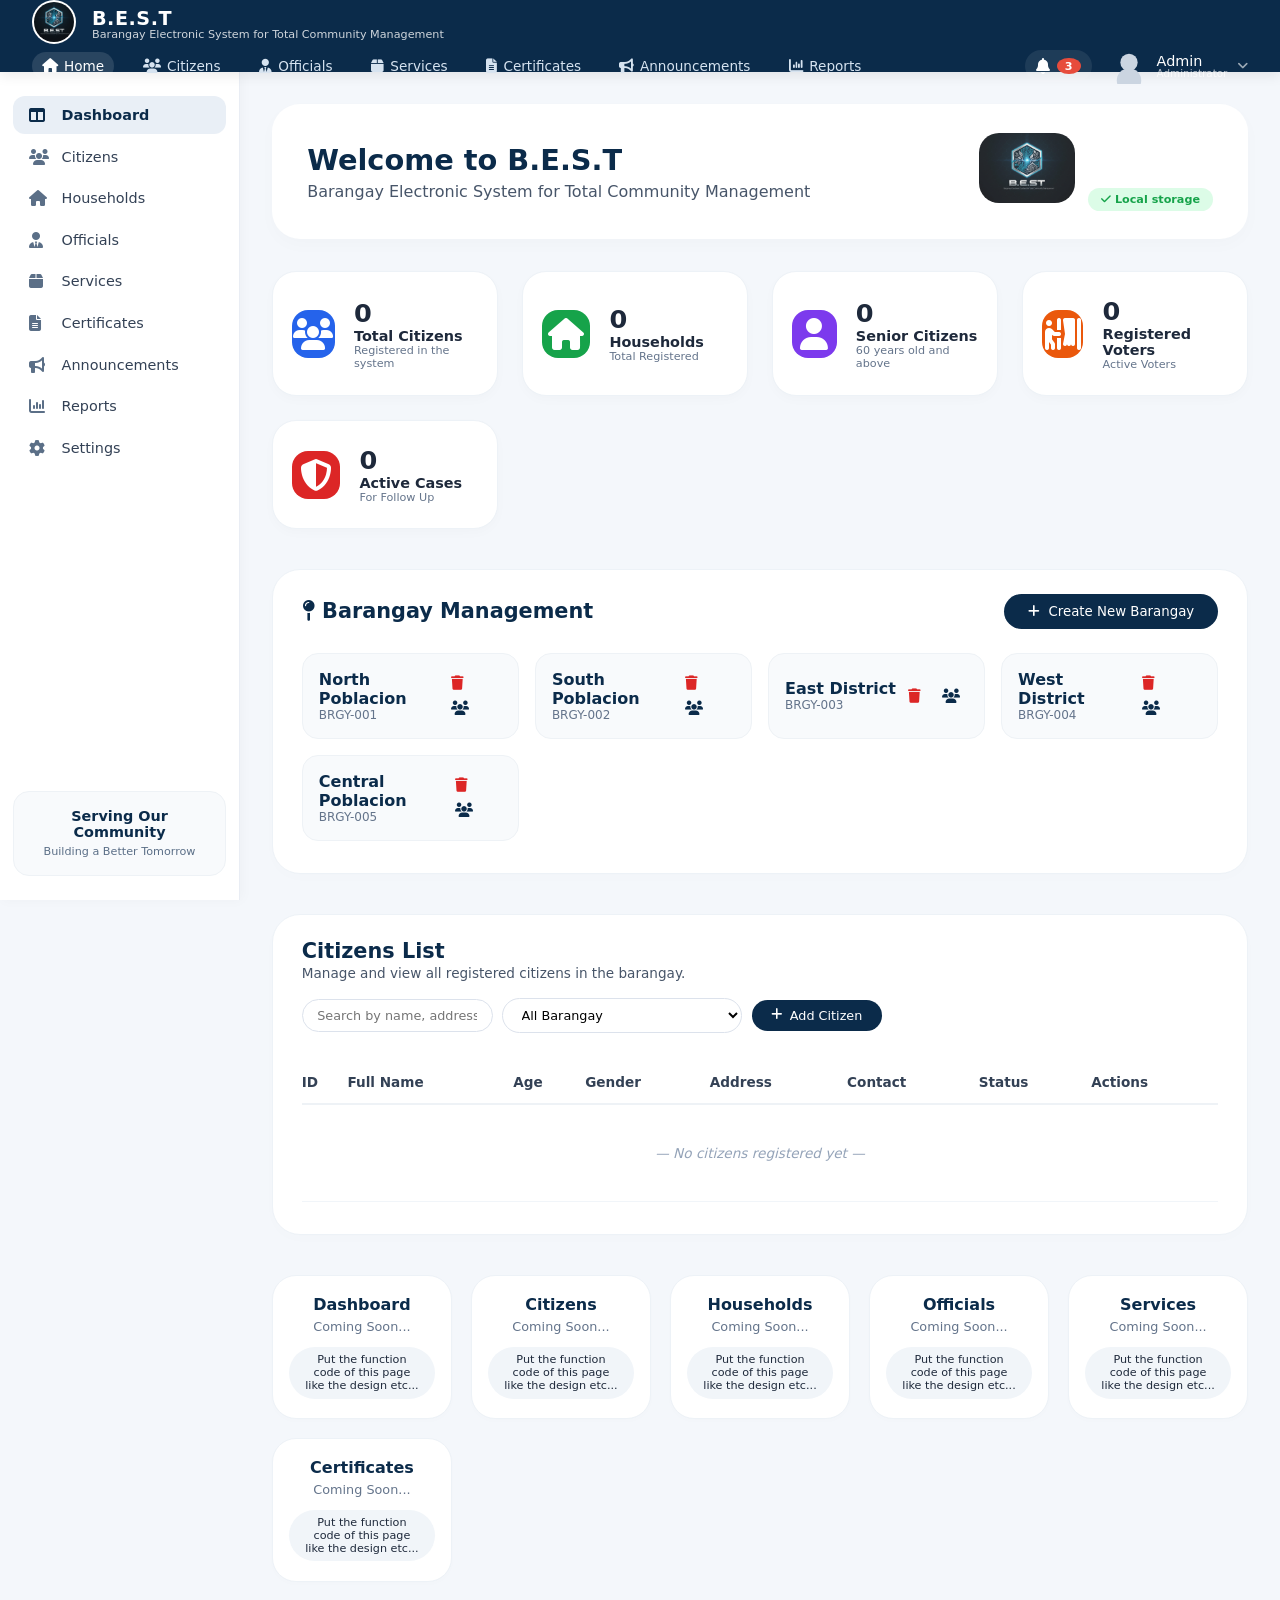
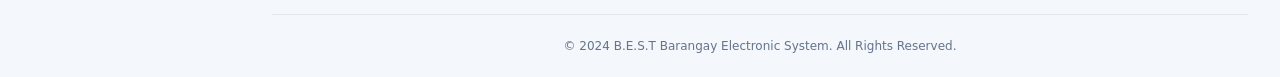
==== index.html @ 425197f9 "Update index.html" ====
<!DOCTYPE html>
<html lang="en">
<head>
  <meta charset="UTF-8" />
  <meta name="viewport" content="width=device-width, initial-scale=1.0" />
  <title>B.E.S.T Barangay System</title>
  <link rel="stylesheet" href="https://cdnjs.cloudflare.com/ajax/libs/font-awesome/6.5.2/css/all.min.css" />
  <style>
    /* ====== Full CSS from before ====== */
    * {
      margin: 0;
      padding: 0;
      box-sizing: border-box;
      font-family: 'Segoe UI', Roboto, system-ui, sans-serif;
    }
    body {
      background: #f4f7fb;
      color: #1e293b;
      min-height: 100vh;
      display: flex;
      flex-direction: column;
    }
    .topbar {
      background: #0b2b4a;
      color: white;
      padding: 0 2rem;
      height: 72px;
      display: flex;
      align-items: center;
      justify-content: space-between;
      box-shadow: 0 4px 12px rgba(0,0,0,0.08);
      position: sticky;
      top: 0;
      z-index: 100;
      flex-wrap: wrap;
    }
    .top-left {
      display: flex;
      align-items: center;
      gap: 1rem;
    }
    .logo img {
      height: 44px;
      width: 44px;
      border-radius: 50%;
      object-fit: cover;
      border: 2px solid rgba(255,255,255,0.3);
      background: white;
    }
    .barangay-title h2 {
      font-size: 1.2rem;
      font-weight: 600;
      letter-spacing: 0.5px;
    }
    .barangay-title span {
      font-size: 0.7rem;
      opacity: 0.8;
      font-weight: 300;
      display: block;
      margin-top: -2px;
    }
    .top-menu {
      display: flex;
      gap: 1.2rem;
      align-items: center;
      flex-wrap: wrap;
    }
    .top-menu a {
      color: #d6e3f0;
      text-decoration: none;
      font-size: 0.85rem;
      font-weight: 500;
      display: flex;
      align-items: center;
      gap: 0.4rem;
      padding: 0.4rem 0.6rem;
      border-radius: 30px;
      transition: 0.2s;
    }
    .top-menu a i { font-size: 0.9rem; }
    .top-menu a:hover, .top-menu a.active {
      background: rgba(255,255,255,0.12);
      color: white;
    }
    .top-right {
      display: flex;
      align-items: center;
      gap: 1.2rem;
    }
    .notification {
      background: rgba(255,255,255,0.08);
      border: none;
      color: white;
      padding: 0.5rem 0.7rem;
      border-radius: 30px;
      font-size: 1rem;
      cursor: pointer;
      display: flex;
      align-items: center;
      gap: 0.4rem;
      position: relative;
    }
    .notification span {
      background: #e74c3c;
      color: white;
      border-radius: 50%;
      padding: 0.1rem 0.5rem;
      font-size: 0.7rem;
      font-weight: 600;
    }
    .profile {
      display: flex;
      align-items: center;
      gap: 0.6rem;
      cursor: default;
    }
    .profile img {
      height: 36px;
      width: 36px;
      border-radius: 50%;
      border: 2px solid rgba(255,255,255,0.3);
      object-fit: cover;
    }
    .profile h4 { font-size: 0.9rem; font-weight: 500; }
    .profile small {
      font-size: 0.65rem;
      opacity: 0.7;
      display: block;
      margin-top: -2px;
    }
    .profile i { opacity: 0.6; font-size: 0.8rem; }
    .container {
      display: flex;
      flex: 1;
    }
    .sidebar {
      width: 240px;
      background: white;
      padding: 1.5rem 0.8rem;
      box-shadow: 2px 0 12px rgba(0,0,0,0.03);
      display: flex;
      flex-direction: column;
      gap: 0.2rem;
      border-right: 1px solid #e9edf4;
      min-height: calc(100vh - 72px);
      position: sticky;
      top: 72px;
      align-self: flex-start;
    }
    .side-link {
      display: flex;
      align-items: center;
      gap: 0.8rem;
      padding: 0.7rem 1rem;
      border-radius: 12px;
      color: #334155;
      text-decoration: none;
      font-weight: 500;
      font-size: 0.9rem;
      transition: 0.15s;
    }
    .side-link i { width: 20px; font-size: 1rem; color: #5b6f87; }
    .side-link:hover { background: #f1f5f9; color: #0b2b4a; }
    .side-link.active { background: #e9eff6; color: #0b2b4a; font-weight: 600; }
    .side-link.active i { color: #0b2b4a; }
    .sidebar-footer {
      margin-top: auto;
      padding: 1rem 0.8rem;
      background: #f8fafc;
      border-radius: 16px;
      text-align: center;
      border: 1px solid #eef2f6;
    }
    .sidebar-footer h3 { font-size: 0.9rem; font-weight: 600; color: #0b2b4a; }
    .sidebar-footer span { font-size: 0.7rem; color: #5b6f87; }
    .content {
      flex: 1;
      padding: 2rem 2rem 1.5rem;
      max-width: calc(100% - 240px);
      background: #f4f7fb;
    }
    .hero {
      display: flex;
      justify-content: space-between;
      align-items: center;
      background: white;
      padding: 1.8rem 2.2rem;
      border-radius: 28px;
      box-shadow: 0 6px 18px rgba(0,0,0,0.02);
      margin-bottom: 2rem;
      flex-wrap: wrap;
      gap: 1.5rem;
    }
    .hero-left h1 {
      font-size: 1.8rem;
      font-weight: 700;
      color: #0b2b4a;
    }
    .hero-left p {
      color: #475569;
      margin-top: 0.3rem;
      font-size: 1rem;
    }
    .hero-right img {
      height: 70px;
      width: auto;
      border-radius: 20px;
      object-fit: cover;
      opacity: 0.9;
    }
    .cards {
      display: grid;
      grid-template-columns: repeat(auto-fit, minmax(180px, 1fr));
      gap: 1.5rem;
      margin-bottom: 2.5rem;
    }
    .card {
      background: white;
      padding: 1.5rem 1.2rem;
      border-radius: 24px;
      display: flex;
      align-items: center;
      gap: 1.2rem;
      box-shadow: 0 4px 12px rgba(0,0,0,0.02);
      border: 1px solid #edf2f7;
      transition: 0.2s;
    }
    .card i {
      font-size: 2rem;
      width: 48px;
      height: 48px;
      display: flex;
      align-items: center;
      justify-content: center;
      border-radius: 16px;
      color: white;
    }
    .card.blue i { background: #2563eb; }
    .card.green i { background: #16a34a; }
    .card.purple i { background: #7c3aed; }
    .card.orange i { background: #ea580c; }
    .card.red i { background: #dc2626; }
    .card h2 { font-size: 1.6rem; font-weight: 700; }
    .card p { font-weight: 600; font-size: 0.9rem; color: #1e293b; }
    .card small { font-size: 0.7rem; color: #64748b; display: block; }
    .table-container {
      background: white;
      border-radius: 28px;
      padding: 1.5rem 1.8rem 2rem;
      box-shadow: 0 4px 14px rgba(0,0,0,0.01);
      border: 1px solid #edf2f7;
      margin-bottom: 2.5rem;
    }
    .table-header {
      display: flex;
      justify-content: space-between;
      align-items: flex-start;
      flex-wrap: wrap;
      gap: 1rem;
      margin-bottom: 1.8rem;
    }
    .table-header h2 { font-size: 1.3rem; font-weight: 700; color: #0b2b4a; }
    .table-header span { font-size: 0.85rem; color: #475569; }
    .table-tools {
      display: flex;
      flex-wrap: wrap;
      align-items: center;
      gap: 0.6rem;
    }
    .table-tools input, .table-tools select {
      padding: 0.5rem 0.9rem;
      border-radius: 40px;
      border: 1px solid #dce2ec;
      background: white;
      font-size: 0.8rem;
      outline: none;
      transition: 0.15s;
    }
    .table-tools input:focus, .table-tools select:focus {
      border-color: #0b2b4a;
      box-shadow: 0 0 0 3px rgba(11,43,74,0.08);
    }
    .table-tools button {
      background: #0b2b4a;
      border: none;
      color: white;
      padding: 0.5rem 1.2rem;
      border-radius: 40px;
      font-weight: 500;
      font-size: 0.8rem;
      display: flex;
      align-items: center;
      gap: 0.5rem;
      cursor: pointer;
      transition: 0.2s;
    }
    .table-tools button:hover { background: #1a3f5f; }
    table {
      width: 100%;
      border-collapse: collapse;
      font-size: 0.85rem;
    }
    th {
      text-align: left;
      padding: 0.8rem 0.4rem 0.8rem 0;
      font-weight: 600;
      color: #334155;
      border-bottom: 2px solid #eef2f6;
    }
    td {
      padding: 0.8rem 0.4rem 0.8rem 0;
      border-bottom: 1px solid #f1f5f9;
      color: #1e293b;
    }
    td button {
      background: transparent;
      border: none;
      cursor: pointer;
      font-size: 1rem;
      padding: 0.2rem 0.4rem;
      border-radius: 8px;
      transition: 0.1s;
    }
    td button:hover { background: #f1f5f9; }
    .coming {
      text-align: center;
      color: #94a3b8;
      font-style: italic;
      padding: 2.5rem 0;
    }
    .modal {
      display: none;
      position: fixed;
      z-index: 999;
      left: 0;
      top: 0;
      width: 100%;
      height: 100%;
      background-color: rgba(0,0,0,0.6);
      animation: fadeIn 0.3s;
      overflow-y: auto;
      padding: 20px;
    }
    .modal-content {
      background-color: white;
      margin: 20px auto;
      padding: 2rem;
      border-radius: 28px;
      max-width: 580px;
      width: 95%;
      box-shadow: 0 20px 60px rgba(0,0,0,0.3);
      animation: slideIn 0.3s;
      position: relative;
      max-height: 92vh;
      overflow-y: auto;
    }
    .modal-content::-webkit-scrollbar { width: 8px; }
    .modal-content::-webkit-scrollbar-track { background: #f1f5f9; border-radius: 10px; }
    .modal-content::-webkit-scrollbar-thumb { background: #0b2b4a; border-radius: 10px; }
    .modal-content::-webkit-scrollbar-thumb:hover { background: #1a3f5f; }
    @keyframes fadeIn { from { opacity: 0; } to { opacity: 1; } }
    @keyframes slideIn { from { transform: translateY(-50px) scale(0.95); opacity: 0; } to { transform: translateY(0) scale(1); opacity: 1; } }
    .modal-header {
      display: flex;
      justify-content: space-between;
      align-items: center;
      margin-bottom: 1rem;
      position: sticky;
      top: 0;
      background: white;
      z-index: 10;
      padding: 0 0 0.8rem 0;
      border-bottom: 2px solid #eef2f6;
    }
    .modal-header h2 { color: #0b2b4a; font-size: 1.4rem; }
    .modal-header h2 i { color: #0b2b4a; margin-right: 0.5rem; }
    .close-modal {
      font-size: 1.8rem;
      cursor: pointer;
      color: #94a3b8;
      transition: 0.2s;
      background: none;
      border: none;
      padding: 0 0.5rem;
      line-height: 1;
    }
    .close-modal:hover { color: #dc2626; transform: rotate(90deg); }
    .scroll-indicator {
      text-align: center;
      color: #0b2b4a;
      font-size: 0.75rem;
      padding: 0.5rem;
      background: #f8fafc;
      border-radius: 20px;
      margin-bottom: 1.2rem;
      border: 1px dashed #cbd5e1;
      display: none;
    }
    .scroll-indicator.show { display: block; }
    .scroll-indicator i { margin-right: 0.3rem; animation: bounce 1.5s infinite; }
    @keyframes bounce { 0%, 100% { transform: translateY(0); } 50% { transform: translateY(-5px); } }
    .form-scroll-container {
      max-height: 55vh;
      overflow-y: auto;
      padding-right: 8px;
      padding-bottom: 5px;
    }
    .form-scroll-container::-webkit-scrollbar { width: 6px; }
    .form-scroll-container::-webkit-scrollbar-track { background: #f1f5f9; border-radius: 10px; }
    .form-scroll-container::-webkit-scrollbar-thumb { background: #0b2b4a; border-radius: 10px; }
    .form-group {
      margin-bottom: 1.2rem;
    }
    .form-group label {
      display: block;
      font-weight: 600;
      margin-bottom: 0.3rem;
      color: #334155;
      font-size: 0.9rem;
    }
    .form-group label .required { color: #dc2626; font-weight: 700; }
    .form-group input, .form-group select, .form-group textarea {
      width: 100%;
      padding: 0.7rem 1rem;
      border: 2px solid #e2e8f0;
      border-radius: 12px;
      font-size: 0.9rem;
      transition: 0.2s;
      background: white;
    }
    .form-group input:focus, .form-group select:focus, .form-group textarea:focus {
      border-color: #0b2b4a;
      box-shadow: 0 0 0 4px rgba(11,43,74,0.08);
      outline: none;
    }
    .form-group input:hover, .form-group select:hover, .form-group textarea:hover {
      border-color: #94a3b8;
    }
    .form-group textarea {
      resize: vertical;
      min-height: 60px;
      max-height: 150px;
      font-family: inherit;
    }
    .form-group .field-hint {
      font-size: 0.7rem;
      color: #64748b;
      margin-top: 0.2rem;
      display: block;
    }
    .form-actions {
      display: flex;
      gap: 1rem;
      margin-top: 1.5rem;
      justify-content: flex-end;
      position: sticky;
      bottom: 0;
      background: white;
      padding: 1rem 0 0.5rem 0;
      border-top: 2px solid #eef2f6;
    }
    .form-actions button {
      padding: 0.6rem 1.8rem;
      border-radius: 40px;
      font-weight: 600;
      font-size: 0.9rem;
      cursor: pointer;
      transition: 0.2s;
      border: none;
      display: flex;
      align-items: center;
      gap: 0.5rem;
    }
    .btn-submit { background: #0b2b4a; color: white; }
    .btn-submit:hover { background: #1a3f5f; transform: translateY(-2px); box-shadow: 0 4px 12px rgba(11,43,74,0.3); }
    .btn-cancel { background: #f1f5f9; color: #334155; }
    .btn-cancel:hover { background: #e2e8f0; }
    .barangay-section {
      background: white;
      border-radius: 28px;
      padding: 1.5rem 1.8rem 2rem;
      box-shadow: 0 4px 14px rgba(0,0,0,0.01);
      border: 1px solid #edf2f7;
      margin-bottom: 2.5rem;
    }
    .barangay-header {
      display: flex;
      justify-content: space-between;
      align-items: center;
      flex-wrap: wrap;
      gap: 1rem;
      margin-bottom: 1.5rem;
    }
    .barangay-header h2 { font-size: 1.3rem; font-weight: 700; color: #0b2b4a; }
    .barangay-grid {
      display: grid;
      grid-template-columns: repeat(auto-fill, minmax(200px, 1fr));
      gap: 1rem;
    }
    .barangay-item {
      background: #f8fafc;
      padding: 1rem;
      border-radius: 16px;
      border: 1px solid #eef2f6;
      display: flex;
      justify-content: space-between;
      align-items: center;
      transition: 0.2s;
    }
    .barangay-item:hover { border-color: #0b2b4a; background: #f1f5f9; }
    .barangay-item .info { display: flex; flex-direction: column; }
    .barangay-item .info .name { font-weight: 600; color: #0b2b4a; }
    .barangay-item .info .code { font-size: 0.75rem; color: #64748b; }
    .barangay-item .actions button {
      background: transparent;
      border: none;
      cursor: pointer;
      padding: 0.3rem 0.5rem;
      border-radius: 8px;
      transition: 0.2s;
      font-size: 0.9rem;
    }
    .barangay-item .actions button:hover { background: #e2e8f0; }
    .btn-create-barangay {
      background: #0b2b4a;
      color: white;
      border: none;
      padding: 0.6rem 1.5rem;
      border-radius: 40px;
      font-weight: 500;
      cursor: pointer;
      transition: 0.2s;
      display: flex;
      align-items: center;
      gap: 0.5rem;
    }
    .btn-create-barangay:hover { background: #1a3f5f; transform: translateY(-2px); box-shadow: 0 4px 12px rgba(11,43,74,0.3); }
    .preview-pages {
      display: grid;
      grid-template-columns: repeat(auto-fit, minmax(170px, 1fr));
      gap: 1.2rem;
      margin-bottom: 2rem;
    }
    .preview-card {
      background: white;
      padding: 1.2rem 1rem;
      border-radius: 24px;
      border: 1px solid #edf2f7;
      text-align: center;
      transition: 0.2s;
      box-shadow: 0 2px 6px rgba(0,0,0,0.01);
    }
    .preview-card h3 { font-size: 1rem; font-weight: 600; color: #0b2b4a; }
    .preview-card p { color: #64748b; font-size: 0.8rem; margin: 0.3rem 0 0.8rem; }
    .preview-card button {
      background: #f1f5f9;
      border: none;
      padding: 0.4rem 0.9rem;
      border-radius: 40px;
      font-size: 0.7rem;
      font-weight: 500;
      color: #1e293b;
      cursor: pointer;
      transition: 0.15s;
    }
    .preview-card button:hover { background: #e2e8f0; }
    footer {
      text-align: center;
      font-size: 0.75rem;
      color: #64748b;
      padding-top: 1.5rem;
      border-top: 1px solid #e2e8f0;
      margin-top: 0.5rem;
    }
    .form-scroll-container { scrollbar-width: thin; scrollbar-color: #0b2b4a #f1f5f9; }
    .sync-status {
      display: inline-block;
      padding: 0.3rem 0.8rem;
      border-radius: 20px;
      font-size: 0.7rem;
      font-weight: 600;
      margin-left: 0.5rem;
    }
    .sync-status.synced { background: #dcfce7; color: #16a34a; }
    .sync-status.syncing { background: #fef9c3; color: #ca8a04; }
    .sync-status.error { background: #fee2e2; color: #dc2626; }

    @media (max-width: 1024px) {
      .content { max-width: 100%; padding: 1.5rem; }
      .sidebar { width: 200px; padding: 1rem 0.5rem; }
      .top-menu a { font-size: 0.75rem; padding: 0.2rem 0.5rem; }
    }
    @media (max-width: 768px) {
      .topbar { height: auto; padding: 0.8rem 1rem; flex-direction: column; gap: 0.5rem; align-items: stretch; }
      .top-left { justify-content: center; }
      .top-menu { justify-content: center; }
      .top-right { justify-content: center; }
      .container { flex-direction: column; }
      .sidebar { width: 100%; flex-direction: row; flex-wrap: wrap; justify-content: center; gap: 0.2rem; padding: 0.8rem; min-height: auto; border-right: none; border-bottom: 1px solid #e9edf4; position: static; }
      .side-link { padding: 0.4rem 0.8rem; font-size: 0.8rem; }
      .sidebar-footer { display: none; }
      .content { max-width: 100%; padding: 1rem; }
      .hero { flex-direction: column; text-align: center; padding: 1.5rem; }
      .hero-right img { height: 50px; }
      .table-tools { justify-content: flex-start; }
      .table-container { padding: 1rem; overflow-x: auto; }
      .cards { grid-template-columns: repeat(auto-fit, minmax(140px, 1fr)); }
      .preview-pages { grid-template-columns: repeat(auto-fit, minmax(140px, 1fr)); }
      .modal-content { margin: 10px auto; padding: 1.2rem; max-height: 95vh; }
      .barangay-grid { grid-template-columns: 1fr; }
      .form-scroll-container { max-height: 45vh; }
      .modal-header h2 { font-size: 1.1rem; }
      .form-actions { flex-direction: column; }
      .form-actions button { width: 100%; justify-content: center; }
    }
    @media (max-width: 480px) {
      .top-menu a { font-size: 0.7rem; }
      .card { flex-direction: column; align-items: flex-start; gap: 0.3rem; }
      .card i { width: 40px; height: 40px; font-size: 1.5rem; }
      .modal-content { padding: 1rem; margin: 5px auto; border-radius: 20px; }
      .form-scroll-container { max-height: 35vh; padding-right: 5px; }
      .form-group input, .form-group select, .form-group textarea { padding: 0.5rem 0.8rem; font-size: 0.8rem; }
      .form-actions { padding: 0.8rem 0 0.3rem 0; }
      .form-actions button { padding: 0.5rem 1rem; font-size: 0.8rem; }
    }
  </style>
</head>
<body>

<header class="topbar">
  <div class="top-left">
    <div class="logo">
      <img src="BEST.png" alt="B.E.S.T Logo" onerror="this.src='data:image/svg+xml,%3Csvg xmlns=\'http://www.w3.org/2000/svg\' viewBox=\'0 0 100 100\'%3E%3Crect width=\'100\' height=\'100\' fill=\'%230b2b4a\'/%3E%3Ctext x=\'12\' y=\'55\' font-family=\'Arial\' font-size=\'18\' fill=\'white\' font-weight=\'bold\'%3EBEST%3C/text%3E%3C/svg%3E'" />
    </div>
    <div class="barangay-title">
      <h2>B.E.S.T</h2>
      <span>Barangay Electronic System for Total Community Management</span>
    </div>
  </div>
  <nav class="top-menu">
    <a href="#" class="active"><i class="fa-solid fa-house"></i> Home</a>
    <a href="#"><i class="fa-solid fa-users"></i> Citizens</a>
    <a href="#"><i class="fa-solid fa-user-tie"></i> Officials</a>
    <a href="#"><i class="fa-solid fa-box"></i> Services</a>
    <a href="#"><i class="fa-solid fa-file-lines"></i> Certificates</a>
    <a href="#"><i class="fa-solid fa-bullhorn"></i> Announcements</a>
    <a href="#"><i class="fa-solid fa-chart-column"></i> Reports</a>
  </nav>
  <div class="top-right">
    <button class="notification"><i class="fa-solid fa-bell"></i><span>3</span></button>
    <div class="profile">
      <svg xmlns="http://www.w3.org/2000/svg" viewBox="0 0 100 100" width="36" height="36"><circle cx="50" cy="40" r="24" fill="#cbd5e1"/><circle cx="50" cy="90" r="34" fill="#cbd5e1"/></svg>
      <div><h4>Admin</h4><small>Administrator</small></div>
      <i class="fa-solid fa-angle-down"></i>
    </div>
  </div>
</header>

<div class="container">
  <aside class="sidebar">
    <a href="#" class="side-link active"><i class="fa-solid fa-table-columns"></i> Dashboard</a>
    <a href="#" class="side-link"><i class="fa-solid fa-users"></i> Citizens</a>
    <a href="#" class="side-link"><i class="fa-solid fa-house"></i> Households</a>
    <a href="#" class="side-link"><i class="fa-solid fa-user-tie"></i> Officials</a>
    <a href="#" class="side-link"><i class="fa-solid fa-box"></i> Services</a>
    <a href="#" class="side-link"><i class="fa-solid fa-file-lines"></i> Certificates</a>
    <a href="#" class="side-link"><i class="fa-solid fa-bullhorn"></i> Announcements</a>
    <a href="#" class="side-link"><i class="fa-solid fa-chart-column"></i> Reports</a>
    <a href="#" class="side-link"><i class="fa-solid fa-gear"></i> Settings</a>
    <div class="sidebar-footer"><h3>Serving Our Community</h3><span>Building a Better Tomorrow</span></div>
  </aside>

  <main class="content">
    <section class="hero">
      <div class="hero-left"><h1>Welcome to B.E.S.T</h1><p>Barangay Electronic System for Total Community Management</p></div>
      <div class="hero-right">
        <img src="BEST.png" alt="B.E.S.T Logo" style="height:70px;width:auto;border-radius:20px;object-fit:cover;opacity:0.9;" onerror="this.style.display='none'" />
        <span class="sync-status synced" id="syncStatus"><i class="fa-solid fa-check"></i> Synced</span>
      </div>
    </section>

    <section class="cards" id="statsCards">
      <div class="card blue"><i class="fa-solid fa-users"></i><div><h2 id="totalCitizens">0</h2><p>Total Citizens</p><small>Registered in the system</small></div></div>
      <div class="card green"><i class="fa-solid fa-house"></i><div><h2 id="totalHouseholds">0</h2><p>Households</p><small>Total Registered</small></div></div>
      <div class="card purple"><i class="fa-solid fa-user"></i><div><h2 id="seniorCitizens">0</h2><p>Senior Citizens</p><small>60 years old and above</small></div></div>
      <div class="card orange"><i class="fa-solid fa-person-booth"></i><div><h2 id="registeredVoters">0</h2><p>Registered Voters</p><small>Active Voters</small></div></div>
      <div class="card red"><i class="fa-solid fa-shield-halved"></i><div><h2 id="activeCases">0</h2><p>Active Cases</p><small>For Follow Up</small></div></div>
    </section>

    <section class="barangay-section">
      <div class="barangay-header">
        <h2><i class="fa-solid fa-map-pin"></i> Barangay Management</h2>
        <button class="btn-create-barangay" id="createBarangayBtn"><i class="fa-solid fa-plus"></i> Create New Barangay</button>
      </div>
      <div id="barangayList" class="barangay-grid"></div>
    </section>

    <section class="table-container">
      <div class="table-header">
        <div><h2>Citizens List</h2><span>Manage and view all registered citizens in the barangay.</span></div>
        <div class="table-tools">
          <input type="text" placeholder="Search by name, address or ID..." id="searchInput" />
          <select id="barangayFilter"><option value="all">All Barangay</option></select>
          <button id="openModalBtn"><i class="fa-solid fa-plus"></i> Add Citizen</button>
        </div>
      </div>
      <table>
        <thead><tr><th>ID</th><th>Full Name</th><th>Age</th><th>Gender</th><th>Address</th><th>Contact</th><th>Status</th><th>Actions</th></tr></thead>
        <tbody id="citizenTable"><tr><td colspan="8" class="coming">— No citizens registered yet —</td></tr></tbody>
      </table>
    </section>

    <section class="preview-pages">
      <div class="preview-card"><h3>Dashboard</h3><p>Coming Soon...</p><button>Put the function code of this page like the design etc...</button></div>
      <div class="preview-card"><h3>Citizens</h3><p>Coming Soon...</p><button>Put the function code of this page like the design etc...</button></div>
      <div class="preview-card"><h3>Households</h3><p>Coming Soon...</p><button>Put the function code of this page like the design etc...</button></div>
      <div class="preview-card"><h3>Officials</h3><p>Coming Soon...</p><button>Put the function code of this page like the design etc...</button></div>
      <div class="preview-card"><h3>Services</h3><p>Coming Soon...</p><button>Put the function code of this page like the design etc...</button></div>
      <div class="preview-card"><h3>Certificates</h3><p>Coming Soon...</p><button>Put the function code of this page like the design etc...</button></div>
    </section>
    <footer>© 2024 B.E.S.T Barangay Electronic System. All Rights Reserved.</footer>
  </main>
</div>

<!-- ===== CITIZEN MODAL ===== -->
<div id="citizenModal" class="modal">
  <div class="modal-content">
    <div class="modal-header"><h2><i class="fa-solid fa-user-plus"></i> Add New Citizen</h2><button class="close-modal" id="closeModalBtn">&times;</button></div>
    <div class="scroll-indicator show" id="scrollIndicator"><i class="fa-solid fa-arrows-up-down"></i> Scroll down to complete all fields</div>
    <div class="form-scroll-container" id="formScrollContainer">
      <form id="citizenForm">
        <div class="form-group"><label>Full Name <span class="required">*</span></label><input type="text" id="fullName" placeholder="Enter full name" required /></div>
        <div class="form-group"><label>Age <span class="required">*</span></label><input type="number" id="age" placeholder="Enter age" required min="0" max="150" /></div>
        <div class="form-group"><label>Gender <span class="required">*</span></label><select id="gender" required><option value="">Select</option><option value="Male">Male</option><option value="Female">Female</option></select></div>
        <div class="form-group"><label>Address <span class="required">*</span></label><input type="text" id="address" placeholder="Enter address" required /></div>
        <div class="form-group"><label>Contact <span class="required">*</span></label><input type="text" id="contact" placeholder="Enter contact number" required /></div>
        <div class="form-group"><label>Email</label><input type="email" id="email" placeholder="Enter email (optional)" /></div>
        <div class="form-group"><label>Birth Date</label><input type="date" id="birthdate" /></div>
        <div class="form-group"><label>Civil Status</label><select id="civilStatus"><option value="">Select</option><option value="Single">Single</option><option value="Married">Married</option><option value="Divorced">Divorced</option><option value="Widowed">Widowed</option></select></div>
        <div class="form-group"><label>Occupation</label><input type="text" id="occupation" placeholder="Enter occupation (optional)" /></div>
        <div class="form-group">
          <label><span class="required">*</span> Is this a Senior Citizen? (60+ years)</label>
          <select id="isSenior" required>
            <option value="">Select</option>
            <option value="Yes">Yes</option>
            <option value="No">No</option>
          </select>
          <span class="field-hint">Only select "Yes" if age is 60 or above.</span>
        </div>
        <div class="form-group">
          <label><span class="required">*</span> Is this a Registered Voter? (18+ years)</label>
          <select id="isVoter" required>
            <option value="">Select</option>
            <option value="Yes">Yes</option>
            <option value="No">No</option>
          </select>
          <span class="field-hint">Only select "Yes" if age is 18 or above.</span>
        </div>
        <div class="form-group"><label>Status</label><select id="status"><option value="Active">Active</option><option value="Inactive">Inactive</option></select></div>
        <div class="form-group"><label>Barangay <span class="required">*</span></label><select id="citizenBarangay" required><option value="">Select Barangay</option></select></div>
        <div class="form-group"><label>Additional Info</label><textarea id="additionalInfo" rows="3" placeholder="Any notes..."></textarea></div>
        <div class="form-actions"><button type="button" class="btn-cancel" id="cancelBtn"><i class="fa-solid fa-times"></i> Cancel</button><button type="submit" class="btn-submit"><i class="fa-solid fa-check"></i> Register Citizen</button></div>
      </form>
    </div>
  </div>
</div>

<!-- ===== BARANGAY MODAL ===== -->
<div id="barangayModal" class="modal">
  <div class="modal-content">
    <div class="modal-header"><h2><i class="fa-solid fa-building"></i> Create New Barangay</h2><button class="close-modal" id="closeBarangayModal">&times;</button></div>
    <div class="form-scroll-container">
      <form id="barangayForm">
        <div class="form-group"><label>Barangay Name <span class="required">*</span></label><input type="text" id="barangayName" placeholder="e.g., North Poblacion" required /></div>
        <div class="form-group"><label>Barangay Code <span class="required">*</span></label><input type="text" id="barangayCode" placeholder="e.g., BRGY-001" required /></div>
        <div class="form-actions"><button type="button" class="btn-cancel" id="cancelBarangayBtn"><i class="fa-solid fa-times"></i> Cancel</button><button type="submit" class="btn-submit"><i class="fa-solid fa-check"></i> Create Barangay</button></div>
      </form>
    </div>
  </div>
</div>

<script>
(function() {
  // ============================================================
  //  GITHUB JSON STORAGE - Using GitHub Gist as a database
  // ============================================================
  
  // IMPORTANT: Replace these with your actual credentials
  const GITHUB_TOKEN = 'YOUR_GITHUB_PERSONAL_ACCESS_TOKEN'; // Get from GitHub Settings > Developer settings > Personal access tokens
  const GIST_ID = 'YOUR_GIST_ID'; // Create a gist and get its ID from the URL
  
  // Fallback: If no GitHub token, use localStorage (single device only)
  let useGitHub = false;
  
  // Check if GitHub credentials are configured
  if (GITHUB_TOKEN !== 'YOUR_GITHUB_PERSONAL_ACCESS_TOKEN' && GIST_ID !== 'YOUR_GIST_ID') {
    useGitHub = true;
    console.log('✅ GitHub storage configured');
  } else {
    console.log('⚠️ GitHub storage not configured. Using localStorage only (data will not sync across devices).');
    console.log('To enable cross-device sync:');
    console.log('1. Go to GitHub Settings > Developer settings > Personal access tokens > Tokens (classic)');
    console.log('2. Generate a new token with "gist" scope');
    console.log('3. Create a new gist at https://gist.github.com');
    console.log('4. Copy the token and gist ID into the variables above');
  }

  // ============================================================
  //  DATA LAYER
  // ============================================================
  let citizens = [];
  let barangays = [];
  let isSyncing = false;

  // DOM refs
  const citizenTable = document.getElementById('citizenTable');
  const totalCitizensEl = document.getElementById('totalCitizens');
  const seniorCitizensEl = document.getElementById('seniorCitizens');
  const registeredVotersEl = document.getElementById('registeredVoters');
  const activeCasesEl = document.getElementById('activeCases');
  const totalHouseholdsEl = document.getElementById('totalHouseholds');
  const syncStatusEl = document.getElementById('syncStatus');

  // ============================================================
  //  GITHUB STORAGE FUNCTIONS
  // ============================================================
  
  function setSyncStatus(status, message) {
    if (!syncStatusEl) return;
    syncStatusEl.className = 'sync-status ' + status;
    if (status === 'synced') {
      syncStatusEl.innerHTML = '<i class="fa-solid fa-check"></i> ' + (message || 'Synced');
    } else if (status === 'syncing') {
      syncStatusEl.innerHTML = '<i class="fa-solid fa-spinner fa-spin"></i> ' + (message || 'Syncing...');
    } else if (status === 'error') {
      syncStatusEl.innerHTML = '<i class="fa-solid fa-exclamation-triangle"></i> ' + (message || 'Sync Error');
    }
  }

  async function saveToGitHub() {
    if (!useGitHub) {
      // Fallback: save to localStorage only
      saveToLocalStorage();
      return;
    }
    
    try {
      setSyncStatus('syncing', 'Saving to GitHub...');
      
      const data = {
        citizens: citizens,
        barangays: barangays,
        lastUpdated: new Date().toISOString()
      };
      
      const response = await fetch(`https://api.github.com/gists/${GIST_ID}`, {
        method: 'PATCH',
        headers: {
          'Authorization': `token ${GITHUB_TOKEN}`,
          'Content-Type': 'application/json',
          'Accept': 'application/vnd.github.v3+json'
        },
        body: JSON.stringify({
          files: {
            'barangay_data.json': {
              content: JSON.stringify(data, null, 2)
            }
          }
        })
      });
      
      if (!response.ok) {
        const errorData = await response.json();
        throw new Error(errorData.message || 'GitHub API error');
      }
      
      // Also save locally as backup
      saveToLocalStorage();
      setSyncStatus('synced', 'Saved to GitHub');
      console.log('✅ Data saved to GitHub Gist');
      
    } catch (error) {
      console.error('❌ Failed to save to GitHub:', error);
      setSyncStatus('error', 'Save failed: ' + error.message);
      // Fallback: save to localStorage
      saveToLocalStorage();
    }
  }

  async function loadFromGitHub() {
    if (!useGitHub) {
      // Fallback: load from localStorage
      loadFromLocalStorage();
      return false;
    }
    
    try {
      setSyncStatus('syncing', 'Loading from GitHub...');
      
      const response = await fetch(`https://api.github.com/gists/${GIST_ID}`, {
        headers: {
          'Authorization': `token ${GITHUB_TOKEN}`,
          'Accept': 'application/vnd.github.v3+json'
        }
      });
      
      if (!response.ok) {
        const errorData = await response.json();
        throw new Error(errorData.message || 'GitHub API error');
      }
      
      const gistData = await response.json();
      const fileContent = gistData.files['barangay_data.json']?.content;
      
      if (fileContent) {
        const data = JSON.parse(fileContent);
        citizens = data.citizens || [];
        barangays = data.barangays || [];
        
        // Save to localStorage as cache
        saveToLocalStorage();
        setSyncStatus('synced', 'Loaded from GitHub');
        console.log('✅ Data loaded from GitHub Gist');
        return true;
      } else {
        // No data in gist yet, try localStorage
        loadFromLocalStorage();
        return false;
      }
      
    } catch (error) {
      console.error('❌ Failed to load from GitHub:', error);
      setSyncStatus('error', 'Load failed, using local data');
      // Fallback: load from localStorage
      loadFromLocalStorage();
      return false;
    }
  }

  // ============================================================
  //  LOCAL STORAGE FUNCTIONS (Fallback / Cache)
  // ============================================================
  
  function saveToLocalStorage() {
    try {
      localStorage.setItem('citizenData', JSON.stringify(citizens));
      localStorage.setItem('barangayData', JSON.stringify(barangays));
    } catch (e) {
      console.error('Error saving to localStorage:', e);
    }
  }

  function loadFromLocalStorage() {
    try {
      const storedCitizens = localStorage.getItem('citizenData');
      const storedBarangays = localStorage.getItem('barangayData');
      
      if (storedCitizens) citizens = JSON.parse(storedCitizens);
      else citizens = [];
      
      if (storedBarangays) barangays = JSON.parse(storedBarangays);
      else {
        // Default barangays if none exist
        barangays = [
          { name: "North Poblacion", code: "BRGY-001" },
          { name: "South Poblacion", code: "BRGY-002" },
          { name: "East District", code: "BRGY-003" },
          { name: "West District", code: "BRGY-004" },
          { name: "Central Poblacion", code: "BRGY-005" }
        ];
        saveToLocalStorage();
      }
    } catch (e) {
      console.error('Error loading from localStorage:', e);
      citizens = [];
      barangays = [
        { name: "North Poblacion", code: "BRGY-001" },
        { name: "South Poblacion", code: "BRGY-002" }
      ];
    }
  }

  // ============================================================
  //  MAIN DATA FUNCTIONS
  // ============================================================
  
  async function saveData() {
    if (useGitHub) {
      await saveToGitHub();
    } else {
      saveToLocalStorage();
      setSyncStatus('synced', 'Saved locally');
    }
  }

  async function loadData() {
    if (useGitHub) {
      const loaded = await loadFromGitHub();
      if (!loaded) {
        // No data in GitHub, use localStorage
        loadFromLocalStorage();
        // Save to GitHub so it's available
        if (barangays.length > 0 || citizens.length > 0) {
          await saveToGitHub();
        }
      }
    } else {
      loadFromLocalStorage();
      setSyncStatus('synced', 'Local storage');
    }
  }

  // ============================================================
  //  RENDER FUNCTIONS
  // ============================================================
  
  function renderBarangays() {
    const container = document.getElementById('barangayList');
    if (!container) return;
    if (barangays.length === 0) {
      container.innerHTML = `<div style="grid-column:1/-1;text-align:center;padding:2rem;color:#94a3b8;"><i class="fa-solid fa-building" style="font-size:2rem;display:block;margin-bottom:0.5rem;"></i>No barangays created yet. Click "Create New Barangay" to add one.</div>`;
      return;
    }
    container.innerHTML = barangays.map((b, idx) => `
      <div class="barangay-item">
        <div class="info"><span class="name">${b.name}</span><span class="code">${b.code}</span></div>
        <div class="actions">
          <button onclick="window.deleteBarangay(${idx})" title="Delete"><i class="fa-solid fa-trash" style="color:#dc2626;"></i></button>
          <button onclick="window.viewBarangayData('${b.name}')" title="View Citizens"><i class="fa-solid fa-users" style="color:#0b2b4a;"></i></button>
        </div>
      </div>
    `).join('');
    updateBarangayFilter();
    updateCitizenBarangaySelect();
  }

  function renderCitizens(filter = 'all', search = '') {
    let list = citizens;
    if (filter !== 'all') {
      list = list.filter(c => c.barangay === filter);
    }
    if (search.trim()) {
      const s = search.trim().toLowerCase();
      list = list.filter(c => 
        c.fullName.toLowerCase().includes(s) || 
        c.address.toLowerCase().includes(s) || 
        c.id.toLowerCase().includes(s)
      );
    }
    if (list.length === 0) {
      citizenTable.innerHTML = `<tr><td colspan="8" class="coming">— No citizens registered yet —</td></tr>`;
      updateStats();
      return;
    }
    citizenTable.innerHTML = list.map(c => `
      <tr>
        <td>${c.id}</td>
        <td>${c.fullName}</td>
        <td>${c.age}</td>
        <td>${c.gender}</td>
        <td>${c.address}</td>
        <td>${c.contact}</td>
        <td>${c.status}</td>
        <td>
          <button title="View" onclick="alert('Viewing ${c.fullName}')">👁</button>
          <button title="Delete" onclick="window.deleteCitizen('${c.id}')">🗑</button>
        </td>
      </tr>
    `).join('');
    updateStats();
  }

  function updateStats() {
    const total = citizens.length;
    const seniorCount = citizens.filter(c => c.isSenior === 'Yes').length;
    const voterCount = citizens.filter(c => c.isVoter === 'Yes').length;
    totalCitizensEl.textContent = total;
    seniorCitizensEl.textContent = seniorCount;
    registeredVotersEl.textContent = voterCount;
    totalHouseholdsEl.textContent = '0';
    activeCasesEl.textContent = '0';
  }

  function updateBarangayFilter() {
    const filter = document.getElementById('barangayFilter');
    const current = filter.value;
    filter.innerHTML = '<option value="all">All Barangay</option>';
    barangays.forEach(b => {
      const opt = document.createElement('option');
      opt.value = b.name;
      opt.textContent = b.name + ' (' + b.code + ')';
      filter.appendChild(opt);
    });
    if (barangays.some(b => b.name === current)) filter.value = current;
    else filter.value = 'all';
  }

  function updateCitizenBarangaySelect() {
    const sel = document.getElementById('citizenBarangay');
    const current = sel.value;
    sel.innerHTML = '<option value="">Select Barangay</option>';
    barangays.forEach(b => {
      const opt = document.createElement('option');
      opt.value = b.name;
      opt.textContent = b.name + ' (' + b.code + ')';
      sel.appendChild(opt);
    });
    if (barangays.some(b => b.name === current)) sel.value = current;
  }

  // ============================================================
  //  DELETE FUNCTIONS
  // ============================================================
  
  window.deleteBarangay = async function(index) {
    if (index < 0 || index >= barangays.length) return;
    const name = barangays[index].name;
    if (confirm(`Delete "${name}"? This will also remove all its citizens.`)) {
      barangays.splice(index, 1);
      citizens = citizens.filter(c => c.barangay !== name);
      await saveData();
      renderBarangays();
      renderCitizens(document.getElementById('barangayFilter').value, document.getElementById('searchInput').value);
    }
  };

  window.deleteCitizen = async function(id) {
    if (!id) return;
    if (confirm('Delete this citizen?')) {
      citizens = citizens.filter(c => c.id !== id);
      await saveData();
      renderCitizens(document.getElementById('barangayFilter').value, document.getElementById('searchInput').value);
    }
  };

  window.viewBarangayData = function(name) {
    const list = citizens.filter(c => c.barangay === name);
    if (list.length === 0) { alert(`No citizens in "${name}".`); return; }
    let msg = `Citizens in "${name}":\n\n`;
    list.forEach((c, i) => { msg += `${i+1}. ${c.fullName} (${c.age}) - ${c.address}\n`; });
    alert(msg);
  };

  // ============================================================
  //  MODAL LOGIC
  // ============================================================
  
  const citizenModal = document.getElementById('citizenModal');
  const barangayModal = document.getElementById('barangayModal');
  const openBtn = document.getElementById('openModalBtn');
  const closeModalBtn = document.getElementById('closeModalBtn');
  const cancelBtn = document.getElementById('cancelBtn');
  const citizenForm = document.getElementById('citizenForm');

  const createBarangayBtn = document.getElementById('createBarangayBtn');
  const closeBarangayModal = document.getElementById('closeBarangayModal');
  const cancelBarangayBtn = document.getElementById('cancelBarangayBtn');
  const barangayForm = document.getElementById('barangayForm');

  function openCitizenModal() {
    if (barangays.length === 0) { alert('Please create a barangay first.'); return; }
    citizenModal.style.display = 'block';
    document.body.style.overflow = 'hidden';
    updateCitizenBarangaySelect();
    citizenForm.reset();
    document.getElementById('isSenior').value = '';
    document.getElementById('isVoter').value = '';
    setTimeout(checkScrollNeeded, 200);
  }

  function closeCitizenModal() {
    citizenModal.style.display = 'none';
    document.body.style.overflow = 'auto';
    citizenForm.reset();
  }

  function openBarangayModalFunc() {
    barangayModal.style.display = 'block';
    document.body.style.overflow = 'hidden';
    barangayForm.reset();
  }

  function closeBarangayModalFunc() {
    barangayModal.style.display = 'none';
    document.body.style.overflow = 'auto';
    barangayForm.reset();
  }

  openBtn.addEventListener('click', openCitizenModal);
  closeModalBtn.addEventListener('click', closeCitizenModal);
  cancelBtn.addEventListener('click', closeCitizenModal);
  createBarangayBtn.addEventListener('click', openBarangayModalFunc);
  closeBarangayModal.addEventListener('click', closeBarangayModalFunc);
  cancelBarangayBtn.addEventListener('click', closeBarangayModalFunc);
  window.addEventListener('click', function(e) {
    if (e.target === citizenModal) closeCitizenModal();
    if (e.target === barangayModal) closeBarangayModalFunc();
  });

  // ============================================================
  //  SCROLL INDICATOR
  // ============================================================
  
  const scrollContainer = document.getElementById('formScrollContainer');
  const scrollIndicator = document.getElementById('scrollIndicator');
  function checkScrollNeeded() {
    if (!scrollContainer || !scrollIndicator) return;
    if (scrollContainer.scrollHeight > scrollContainer.clientHeight) {
      scrollIndicator.classList.add('show');
    } else {
      scrollIndicator.classList.remove('show');
    }
  }
  if (scrollContainer) {
    scrollContainer.addEventListener('scroll', function() {
      scrollIndicator.classList.remove('show');
    });
    window.addEventListener('resize', checkScrollNeeded);
  }

  // ============================================================
  //  FORM VALIDATION
  // ============================================================
  
  const ageInput = document.getElementById('age');
  const isSeniorSelect = document.getElementById('isSenior');
  const isVoterSelect = document.getElementById('isVoter');

  ageInput.addEventListener('change', validateSeniorVoter);
  ageInput.addEventListener('input', validateSeniorVoter);
  
  function validateSeniorVoter() {
    const age = parseInt(ageInput.value);
    if (!isNaN(age)) {
      if (age < 60 && isSeniorSelect.value === 'Yes') {
        alert('Senior Citizen requires age 60 or above.');
        isSeniorSelect.value = '';
      }
      if (age < 18 && isVoterSelect.value === 'Yes') {
        alert('Registered Voter requires age 18 or above.');
        isVoterSelect.value = '';
      }
    }
  }

  isSeniorSelect.addEventListener('change', function() {
    const age = parseInt(ageInput.value);
    if (this.value === 'Yes' && (isNaN(age) || age < 60)) {
      alert('Senior Citizen requires age 60 or above.');
      this.value = '';
    }
  });
  
  isVoterSelect.addEventListener('change', function() {
    const age = parseInt(ageInput.value);
    if (this.value === 'Yes' && (isNaN(age) || age < 18)) {
      alert('Registered Voter requires age 18 or above.');
      this.value = '';
    }
  });

  // ============================================================
  //  SUBMIT CITIZEN FORM
  // ============================================================
  
  citizenForm.addEventListener('submit', async function(e) {
    e.preventDefault();

    const fullName = document.getElementById('fullName').value.trim();
    const age = parseInt(document.getElementById('age').value);
    const gender = document.getElementById('gender').value;
    const address = document.getElementById('address').value.trim();
    const contact = document.getElementById('contact').value.trim();
    const email = document.getElementById('email').value.trim();
    const birthdate = document.getElementById('birthdate').value;
    const civilStatus = document.getElementById('civilStatus').value;
    const occupation = document.getElementById('occupation').value.trim();
    const status = document.getElementById('status').value;
    const barangay = document.getElementById('citizenBarangay').value;
    const additionalInfo = document.getElementById('additionalInfo').value.trim();
    const isSenior = document.getElementById('isSenior').value;
    const isVoter = document.getElementById('isVoter').value;

    if (!fullName) { alert('Full Name is required.'); return; }
    if (isNaN(age) || age < 0 || age > 150) { alert('Please enter a valid age (0-150).'); return; }
    if (!gender) { alert('Please select gender.'); return; }
    if (!address) { alert('Address is required.'); return; }
    if (!contact) { alert('Contact number is required.'); return; }
    if (!barangay) { alert('Please select a barangay.'); return; }
    if (!isSenior) { alert('Please select if the citizen is a Senior Citizen.'); return; }
    if (!isVoter) { alert('Please select if the citizen is a Registered Voter.'); return; }
    if (isSenior === 'Yes' && age < 60) { alert('Senior Citizen requires age 60 or above.'); return; }
    if (isVoter === 'Yes' && age < 18) { alert('Registered Voter requires age 18 or above.'); return; }

    const id = 'BEST-' + Date.now().toString().slice(-6) + Math.random().toString(36).substring(2,4).toUpperCase();
    const citizen = {
      id, fullName, age, gender, address, contact,
      email: email || 'N/A',
      birthdate: birthdate || 'N/A',
      civilStatus: civilStatus || 'N/A',
      occupation: occupation || 'N/A',
      status, barangay,
      additionalInfo: additionalInfo || 'N/A',
      isSenior, isVoter
    };

    citizens.push(citizen);
    await saveData();
    renderCitizens(document.getElementById('barangayFilter').value, document.getElementById('searchInput').value);
    closeCitizenModal();
    alert(`✅ Citizen "${fullName}" added to "${barangay}" successfully!`);
  });

  // ============================================================
  //  SUBMIT BARANGAY FORM
  // ============================================================
  
  barangayForm.addEventListener('submit', async function(e) {
    e.preventDefault();
    const name = document.getElementById('barangayName').value.trim();
    const code = document.getElementById('barangayCode').value.trim();
    if (!name || !code) { alert('Please fill all fields.'); return; }
    if (barangays.some(b => b.name.toLowerCase() === name.toLowerCase())) {
      alert('Barangay name already exists.'); return;
    }
    if (barangays.some(b => b.code.toLowerCase() === code.toLowerCase())) {
      alert('Barangay code already exists.'); return;
    }
    barangays.push({ name, code });
    await saveData();
    renderBarangays();
    closeBarangayModalFunc();
    alert(`✅ Barangay "${name}" created.`);
  });

  // ============================================================
  //  SEARCH & FILTER
  // ============================================================
  
  document.getElementById('searchInput').addEventListener('input', function() {
    renderCitizens(document.getElementById('barangayFilter').value, this.value);
  });
  document.getElementById('barangayFilter').addEventListener('change', function() {
    renderCitizens(this.value, document.getElementById('searchInput').value);
  });

  // ============================================================
  //  NOTIFICATIONS / PLACEHOLDERS
  // ============================================================
  
  document.querySelector('.notification')?.addEventListener('click', function(e) {
    e.stopPropagation(); alert('🔔 You have 3 notifications.');
  });
  document.querySelector('.profile')?.addEventListener('click', function() {
    alert('👤 Admin profile');
  });
  document.querySelectorAll('.top-menu a, .side-link').forEach(link => {
    link.addEventListener('click', function(e) {
      e.preventDefault();
      if (this.classList.contains('active')) alert('🏠 You are on the Dashboard.');
      else alert('📄 This section is coming soon.');
    });
  });
  document.querySelectorAll('.preview-card button').forEach(btn => {
    btn.addEventListener('click', function(e) {
      e.stopPropagation(); alert('📌 This page is under development.');
    });
  });

  // ============================================================
  //  AUTO-SYNC: Check for changes from other devices
  // ============================================================
  
  // Auto-sync every 30 seconds when GitHub is configured
  let syncInterval = null;
  
  if (useGitHub) {
    syncInterval = setInterval(async function() {
      console.log('🔄 Auto-sync checking for updates...');
      try {
        const response = await fetch(`https://api.github.com/gists/${GIST_ID}`, {
          headers: {
            'Authorization': `token ${GITHUB_TOKEN}`,
            'Accept': 'application/vnd.github.v3+json'
          }
        });
        if (response.ok) {
          const gistData = await response.json();
          const fileContent = gistData.files['barangay_data.json']?.content;
          if (fileContent) {
            const data = JSON.parse(fileContent);
            // Check if data has changed
            const localData = JSON.stringify({ citizens, barangays });
            const remoteData = JSON.stringify({ citizens: data.citizens || [], barangays: data.barangays || [] });
            if (localData !== remoteData && data.citizens && data.barangays) {
              console.log('🔄 Remote data changed, reloading...');
              citizens = data.citizens || [];
              barangays = data.barangays || [];
              saveToLocalStorage();
              renderBarangays();
              renderCitizens(document.getElementById('barangayFilter').value, document.getElementById('searchInput').value);
              setSyncStatus('synced', 'Auto-synced from GitHub');
            }
          }
        }
      } catch (error) {
        console.error('Auto-sync error:', error);
      }
    }, 30000); // Check every 30 seconds
  }

  // ============================================================
  //  INITIALIZATION
  // ============================================================
  
  async function init() {
    console.log('🚀 Initializing B.E.S.T System...');
    console.log('📡 GitHub storage:', useGitHub ? 'ENABLED' : 'DISABLED (using localStorage only)');
    
    await loadData();
    renderBarangays();
    renderCitizens('all', '');
    updateStats();
    
    console.log('✅ B.E.S.T system ready!');
    console.log(`📊 ${citizens.length} citizens, ${barangays.length} barangays loaded`);
  }

  init();

  // Cleanup interval on page unload
  window.addEventListener('beforeunload', function() {
    if (syncInterval) {
      clearInterval(syncInterval);
    }
  });

})();
</script>
</body>
</html>
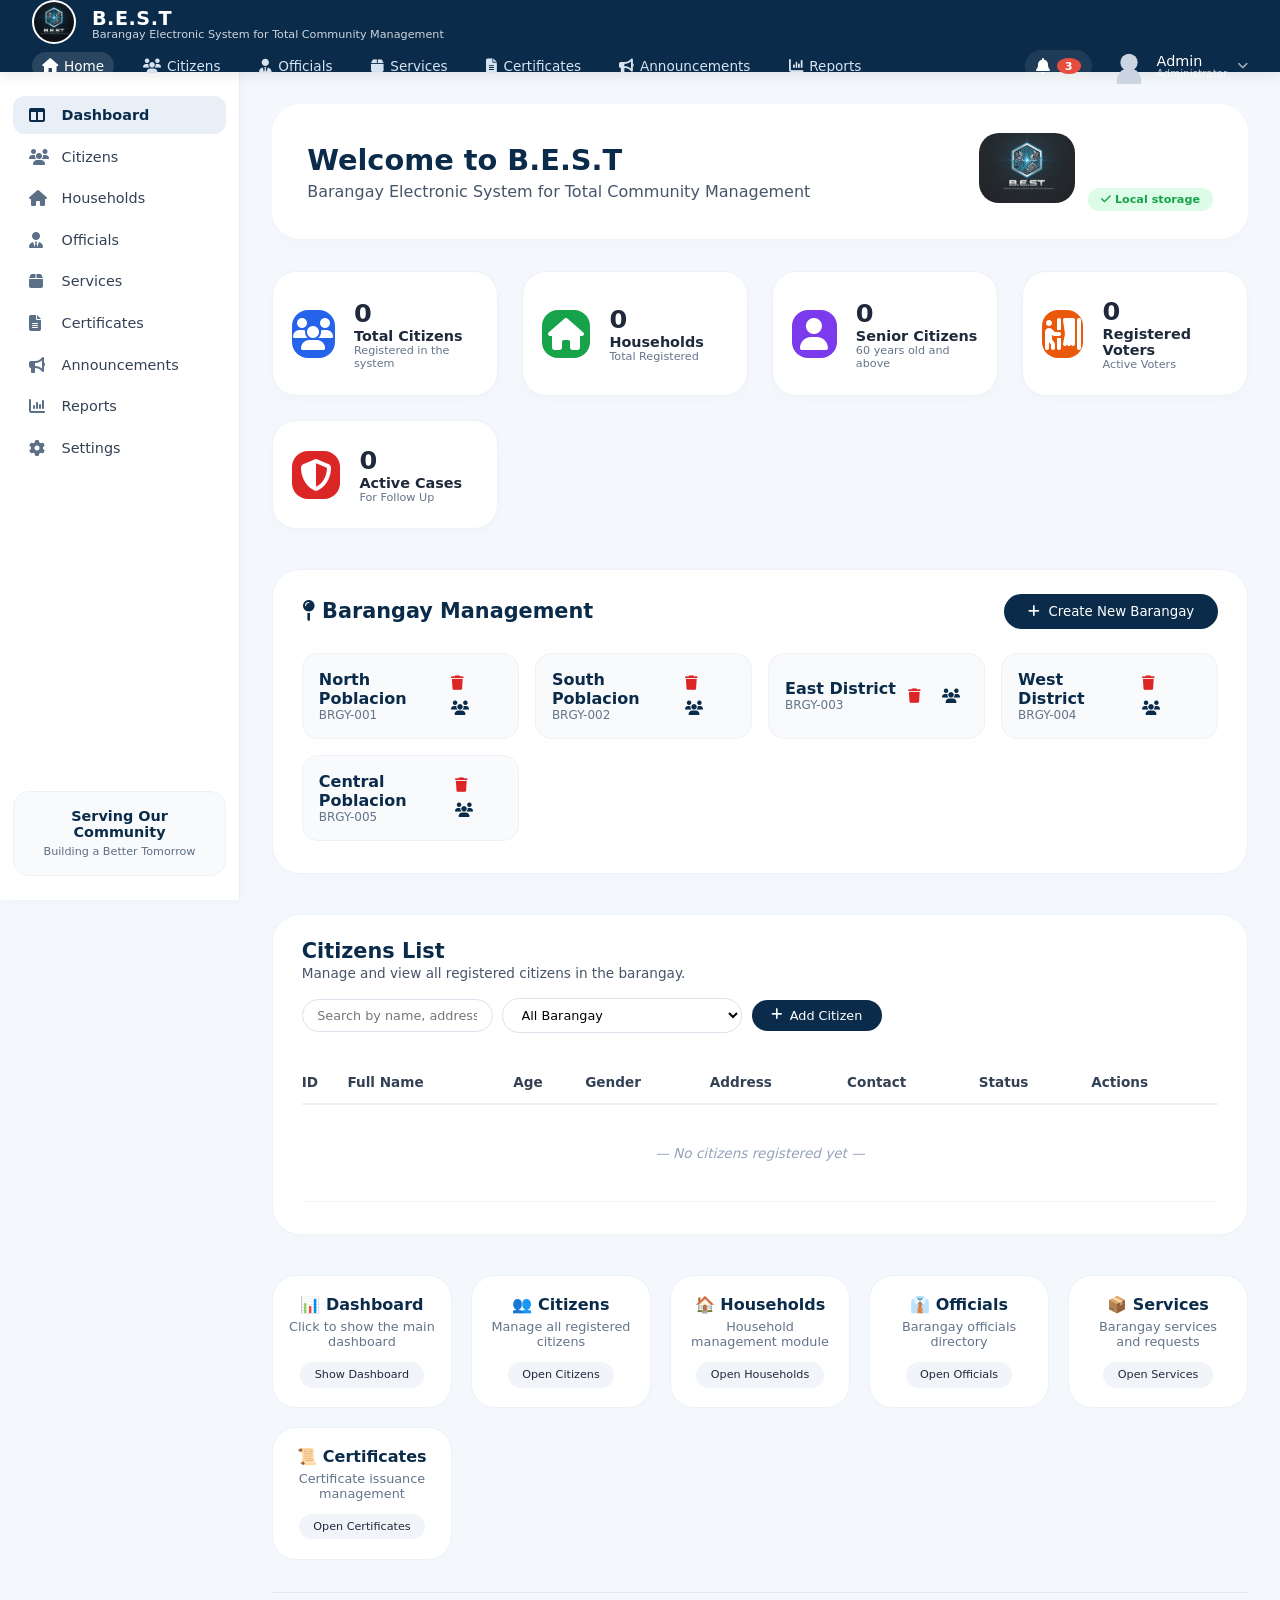
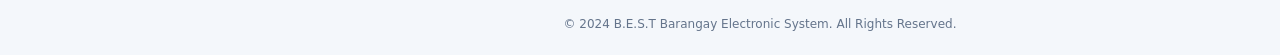
==== commit aa4cfb80: "Update index.html" ====
--- a/index.html
+++ b/index.html
@@ -6,7 +6,7 @@
   <title>B.E.S.T Barangay System</title>
   <link rel="stylesheet" href="https://cdnjs.cloudflare.com/ajax/libs/font-awesome/6.5.2/css/all.min.css" />
   <style>
-    /* ====== Full CSS from before ====== */
+    /* ====== Full CSS ====== */
     * {
       margin: 0;
       padding: 0;
@@ -549,6 +549,7 @@
       text-align: center;
       transition: 0.2s;
       box-shadow: 0 2px 6px rgba(0,0,0,0.01);
+      cursor: pointer;
     }
     .preview-card h3 { font-size: 1rem; font-weight: 600; color: #0b2b4a; }
     .preview-card p { color: #64748b; font-size: 0.8rem; margin: 0.3rem 0 0.8rem; }
@@ -584,6 +585,93 @@
     .sync-status.synced { background: #dcfce7; color: #16a34a; }
     .sync-status.syncing { background: #fef9c3; color: #ca8a04; }
     .sync-status.error { background: #fee2e2; color: #dc2626; }
+
+    /* dashboard dark theme overrides */
+    .dashboard-container{
+      padding:25px;
+      background: #0f0f0f;
+      color:white;
+      border-radius: 28px;
+      margin-bottom: 2rem;
+      display: none;
+    }
+    .dashboard-container.active{
+      display: block;
+    }
+    .dashboard-header{
+      display:flex;
+      justify-content:space-between;
+      align-items:center;
+    }
+    .dashboard-time{
+      display:flex;
+      flex-direction:column;
+      text-align:right;
+      color:#aaa;
+    }
+    .dashboard-cards{
+      display:grid;
+      grid-template-columns:repeat(4,1fr);
+      gap:20px;
+      margin-top:25px;
+    }
+    .dash-card{
+      background:#181818;
+      border-radius:15px;
+      padding:20px;
+      display:flex;
+      align-items:center;
+      gap:15px;
+      border:1px solid #333;
+    }
+    .dash-card .icon{
+      font-size:35px;
+    }
+    .dash-card h3{
+      margin:0;
+      font-size:30px;
+      color:#e63946;
+    }
+    .dashboard-grid{
+      display:grid;
+      grid-template-columns:2fr 1fr;
+      gap:20px;
+      margin-top:25px;
+    }
+    .dashboard-panel{
+      background:#181818;
+      padding:20px;
+      border-radius:15px;
+      border:1px solid #333;
+    }
+    .dashboard-panel button{
+      width:100%;
+      padding:12px;
+      margin:8px 0;
+      border:none;
+      border-radius:8px;
+      background:#d42020;
+      color:white;
+      cursor:pointer;
+    }
+    .dashboard-panel button:hover{
+      background:#ff3030;
+    }
+    #activityList li{
+      margin:15px 0;
+      color:#ccc;
+    }
+    .online{
+      color:#00ff88;
+    }
+    @media(max-width:900px){
+      .dashboard-cards{
+        grid-template-columns:repeat(2,1fr);
+      }
+      .dashboard-grid{
+        grid-template-columns:1fr;
+      }
+    }
 
     @media (max-width: 1024px) {
       .content { max-width: 100%; padding: 1.5rem; }
@@ -612,6 +700,7 @@
       .modal-header h2 { font-size: 1.1rem; }
       .form-actions { flex-direction: column; }
       .form-actions button { width: 100%; justify-content: center; }
+      .dashboard-cards { grid-template-columns: 1fr 1fr; }
     }
     @media (max-width: 480px) {
       .top-menu a { font-size: 0.7rem; }
@@ -622,6 +711,7 @@
       .form-group input, .form-group select, .form-group textarea { padding: 0.5rem 0.8rem; font-size: 0.8rem; }
       .form-actions { padding: 0.8rem 0 0.3rem 0; }
       .form-actions button { padding: 0.5rem 1rem; font-size: 0.8rem; }
+      .dashboard-cards { grid-template-columns: 1fr; }
     }
   </style>
 </head>
@@ -710,19 +800,112 @@
       </table>
     </section>
 
+    <!-- DASHBOARD DARK THEME (hidden by default, shown via preview card) -->
+    <section class="dashboard-container" id="dashboardContainer">
+      <div class="dashboard-header">
+        <div>
+          <h2>Dashboard</h2>
+          <p>Welcome to B.E.S.T System Management Dashboard</p>
+        </div>
+        <div class="dashboard-time">
+          <span id="currentDate"></span>
+          <span id="currentTime"></span>
+        </div>
+      </div>
+
+      <div class="dashboard-cards">
+        <div class="dash-card">
+          <div class="icon">👥</div>
+          <div>
+            <h3 id="citizenCount">0</h3>
+            <p>Total Citizens</p>
+          </div>
+        </div>
+        <div class="dash-card">
+          <div class="icon">🏠</div>
+          <div>
+            <h3 id="householdCount">0</h3>
+            <p>Total Households</p>
+          </div>
+        </div>
+        <div class="dash-card">
+          <div class="icon">📄</div>
+          <div>
+            <h3 id="documentCount">0</h3>
+            <p>Documents</p>
+          </div>
+        </div>
+        <div class="dash-card">
+          <div class="icon">🛠️</div>
+          <div>
+            <h3 id="systemStatus">ONLINE</h3>
+            <p>System Status</p>
+          </div>
+        </div>
+      </div>
+
+      <div class="dashboard-grid">
+        <div class="dashboard-panel">
+          <h3>Recent Activities</h3>
+          <ul id="activityList">
+            <li>System started successfully</li>
+            <li>Database connection verified</li>
+            <li>Admin logged in</li>
+          </ul>
+        </div>
+        <div class="dashboard-panel">
+          <h3>Quick Actions</h3>
+          <button onclick="addCitizen()">➕ Add Citizen</button>
+          <button onclick="openRecords()">📁 View Records</button>
+          <button onclick="backupData()">💾 Backup Data</button>
+        </div>
+      </div>
+
+      <div class="dashboard-panel system-info" style="margin-top:20px;">
+        <h3>System Information</h3>
+        <p>Version: B.E.S.T Beta 0.0001</p>
+        <p>Platform: Barangay Electronic Management System</p>
+        <p>Database: <span class="online">Connected</span></p>
+      </div>
+    </section>
+
     <section class="preview-pages">
-      <div class="preview-card"><h3>Dashboard</h3><p>Coming Soon...</p><button>Put the function code of this page like the design etc...</button></div>
-      <div class="preview-card"><h3>Citizens</h3><p>Coming Soon...</p><button>Put the function code of this page like the design etc...</button></div>
-      <div class="preview-card"><h3>Households</h3><p>Coming Soon...</p><button>Put the function code of this page like the design etc...</button></div>
-      <div class="preview-card"><h3>Officials</h3><p>Coming Soon...</p><button>Put the function code of this page like the design etc...</button></div>
-      <div class="preview-card"><h3>Services</h3><p>Coming Soon...</p><button>Put the function code of this page like the design etc...</button></div>
-      <div class="preview-card"><h3>Certificates</h3><p>Coming Soon...</p><button>Put the function code of this page like the design etc...</button></div>
+      <div class="preview-card" data-target="dashboard">
+        <h3>📊 Dashboard</h3>
+        <p>Click to show the main dashboard</p>
+        <button>Show Dashboard</button>
+      </div>
+      <div class="preview-card" data-target="citizens">
+        <h3>👥 Citizens</h3>
+        <p>Manage all registered citizens</p>
+        <button>Open Citizens</button>
+      </div>
+      <div class="preview-card" data-target="households">
+        <h3>🏠 Households</h3>
+        <p>Household management module</p>
+        <button>Open Households</button>
+      </div>
+      <div class="preview-card" data-target="officials">
+        <h3>👔 Officials</h3>
+        <p>Barangay officials directory</p>
+        <button>Open Officials</button>
+      </div>
+      <div class="preview-card" data-target="services">
+        <h3>📦 Services</h3>
+        <p>Barangay services and requests</p>
+        <button>Open Services</button>
+      </div>
+      <div class="preview-card" data-target="certificates">
+        <h3>📜 Certificates</h3>
+        <p>Certificate issuance management</p>
+        <button>Open Certificates</button>
+      </div>
     </section>
     <footer>© 2024 B.E.S.T Barangay Electronic System. All Rights Reserved.</footer>
   </main>
 </div>
 
-<!-- ===== CITIZEN MODAL ===== -->
+<!-- CITIZEN MODAL -->
 <div id="citizenModal" class="modal">
   <div class="modal-content">
     <div class="modal-header"><h2><i class="fa-solid fa-user-plus"></i> Add New Citizen</h2><button class="close-modal" id="closeModalBtn">&times;</button></div>
@@ -740,20 +923,12 @@
         <div class="form-group"><label>Occupation</label><input type="text" id="occupation" placeholder="Enter occupation (optional)" /></div>
         <div class="form-group">
           <label><span class="required">*</span> Is this a Senior Citizen? (60+ years)</label>
-          <select id="isSenior" required>
-            <option value="">Select</option>
-            <option value="Yes">Yes</option>
-            <option value="No">No</option>
-          </select>
+          <select id="isSenior" required><option value="">Select</option><option value="Yes">Yes</option><option value="No">No</option></select>
           <span class="field-hint">Only select "Yes" if age is 60 or above.</span>
         </div>
         <div class="form-group">
           <label><span class="required">*</span> Is this a Registered Voter? (18+ years)</label>
-          <select id="isVoter" required>
-            <option value="">Select</option>
-            <option value="Yes">Yes</option>
-            <option value="No">No</option>
-          </select>
+          <select id="isVoter" required><option value="">Select</option><option value="Yes">Yes</option><option value="No">No</option></select>
           <span class="field-hint">Only select "Yes" if age is 18 or above.</span>
         </div>
         <div class="form-group"><label>Status</label><select id="status"><option value="Active">Active</option><option value="Inactive">Inactive</option></select></div>
@@ -765,7 +940,7 @@
   </div>
 </div>
 
-<!-- ===== BARANGAY MODAL ===== -->
+<!-- BARANGAY MODAL -->
 <div id="barangayModal" class="modal">
   <div class="modal-content">
     <div class="modal-header"><h2><i class="fa-solid fa-building"></i> Create New Barangay</h2><button class="close-modal" id="closeBarangayModal">&times;</button></div>
@@ -781,33 +956,18 @@
 
 <script>
 (function() {
-  // ============================================================
-  //  GITHUB JSON STORAGE - Using GitHub Gist as a database
-  // ============================================================
-  
-  // IMPORTANT: Replace these with your actual credentials
-  const GITHUB_TOKEN = 'YOUR_GITHUB_PERSONAL_ACCESS_TOKEN'; // Get from GitHub Settings > Developer settings > Personal access tokens
-  const GIST_ID = 'YOUR_GIST_ID'; // Create a gist and get its ID from the URL
-  
-  // Fallback: If no GitHub token, use localStorage (single device only)
+  // ===== CONFIG =====
+  const GITHUB_TOKEN = 'YOUR_GITHUB_PERSONAL_ACCESS_TOKEN';
+  const GIST_ID = 'YOUR_GIST_ID';
   let useGitHub = false;
-  
-  // Check if GitHub credentials are configured
   if (GITHUB_TOKEN !== 'YOUR_GITHUB_PERSONAL_ACCESS_TOKEN' && GIST_ID !== 'YOUR_GIST_ID') {
     useGitHub = true;
     console.log('✅ GitHub storage configured');
   } else {
-    console.log('⚠️ GitHub storage not configured. Using localStorage only (data will not sync across devices).');
-    console.log('To enable cross-device sync:');
-    console.log('1. Go to GitHub Settings > Developer settings > Personal access tokens > Tokens (classic)');
-    console.log('2. Generate a new token with "gist" scope');
-    console.log('3. Create a new gist at https://gist.github.com');
-    console.log('4. Copy the token and gist ID into the variables above');
-  }
-
-  // ============================================================
-  //  DATA LAYER
-  // ============================================================
+    console.log('⚠️ GitHub storage not configured. Using localStorage only.');
+  }
+
+  // ===== DATA =====
   let citizens = [];
   let barangays = [];
   let isSyncing = false;
@@ -821,38 +981,26 @@
   const totalHouseholdsEl = document.getElementById('totalHouseholds');
   const syncStatusEl = document.getElementById('syncStatus');
 
-  // ============================================================
-  //  GITHUB STORAGE FUNCTIONS
-  // ============================================================
-  
+  // Dashboard counters
+  const citizenCountEl = document.getElementById('citizenCount');
+  const householdCountEl = document.getElementById('householdCount');
+  const documentCountEl = document.getElementById('documentCount');
+
+  // ===== SYNC STATUS =====
   function setSyncStatus(status, message) {
     if (!syncStatusEl) return;
     syncStatusEl.className = 'sync-status ' + status;
-    if (status === 'synced') {
-      syncStatusEl.innerHTML = '<i class="fa-solid fa-check"></i> ' + (message || 'Synced');
-    } else if (status === 'syncing') {
-      syncStatusEl.innerHTML = '<i class="fa-solid fa-spinner fa-spin"></i> ' + (message || 'Syncing...');
-    } else if (status === 'error') {
-      syncStatusEl.innerHTML = '<i class="fa-solid fa-exclamation-triangle"></i> ' + (message || 'Sync Error');
-    }
-  }
-
+    if (status === 'synced') syncStatusEl.innerHTML = '<i class="fa-solid fa-check"></i> ' + (message || 'Synced');
+    else if (status === 'syncing') syncStatusEl.innerHTML = '<i class="fa-solid fa-spinner fa-spin"></i> ' + (message || 'Syncing...');
+    else if (status === 'error') syncStatusEl.innerHTML = '<i class="fa-solid fa-exclamation-triangle"></i> ' + (message || 'Sync Error');
+  }
+
+  // ===== GITHUB STORAGE =====
   async function saveToGitHub() {
-    if (!useGitHub) {
-      // Fallback: save to localStorage only
-      saveToLocalStorage();
-      return;
-    }
-    
+    if (!useGitHub) { saveToLocalStorage(); return; }
     try {
       setSyncStatus('syncing', 'Saving to GitHub...');
-      
-      const data = {
-        citizens: citizens,
-        barangays: barangays,
-        lastUpdated: new Date().toISOString()
-      };
-      
+      const data = { citizens, barangays, lastUpdated: new Date().toISOString() };
       const response = await fetch(`https://api.github.com/gists/${GIST_ID}`, {
         method: 'PATCH',
         headers: {
@@ -860,107 +1008,61 @@
           'Content-Type': 'application/json',
           'Accept': 'application/vnd.github.v3+json'
         },
-        body: JSON.stringify({
-          files: {
-            'barangay_data.json': {
-              content: JSON.stringify(data, null, 2)
-            }
-          }
-        })
+        body: JSON.stringify({ files: { 'barangay_data.json': { content: JSON.stringify(data, null, 2) } } })
       });
-      
-      if (!response.ok) {
-        const errorData = await response.json();
-        throw new Error(errorData.message || 'GitHub API error');
-      }
-      
-      // Also save locally as backup
+      if (!response.ok) throw new Error('GitHub API error');
       saveToLocalStorage();
       setSyncStatus('synced', 'Saved to GitHub');
-      console.log('✅ Data saved to GitHub Gist');
-      
     } catch (error) {
       console.error('❌ Failed to save to GitHub:', error);
       setSyncStatus('error', 'Save failed: ' + error.message);
-      // Fallback: save to localStorage
       saveToLocalStorage();
     }
   }
 
   async function loadFromGitHub() {
-    if (!useGitHub) {
-      // Fallback: load from localStorage
-      loadFromLocalStorage();
-      return false;
-    }
-    
+    if (!useGitHub) { loadFromLocalStorage(); return false; }
     try {
       setSyncStatus('syncing', 'Loading from GitHub...');
-      
       const response = await fetch(`https://api.github.com/gists/${GIST_ID}`, {
-        headers: {
-          'Authorization': `token ${GITHUB_TOKEN}`,
-          'Accept': 'application/vnd.github.v3+json'
-        }
+        headers: { 'Authorization': `token ${GITHUB_TOKEN}`, 'Accept': 'application/vnd.github.v3+json' }
       });
-      
-      if (!response.ok) {
-        const errorData = await response.json();
-        throw new Error(errorData.message || 'GitHub API error');
-      }
-      
+      if (!response.ok) throw new Error('GitHub API error');
       const gistData = await response.json();
       const fileContent = gistData.files['barangay_data.json']?.content;
-      
       if (fileContent) {
         const data = JSON.parse(fileContent);
         citizens = data.citizens || [];
         barangays = data.barangays || [];
-        
-        // Save to localStorage as cache
         saveToLocalStorage();
         setSyncStatus('synced', 'Loaded from GitHub');
-        console.log('✅ Data loaded from GitHub Gist');
         return true;
       } else {
-        // No data in gist yet, try localStorage
         loadFromLocalStorage();
         return false;
       }
-      
     } catch (error) {
       console.error('❌ Failed to load from GitHub:', error);
       setSyncStatus('error', 'Load failed, using local data');
-      // Fallback: load from localStorage
       loadFromLocalStorage();
       return false;
     }
   }
 
-  // ============================================================
-  //  LOCAL STORAGE FUNCTIONS (Fallback / Cache)
-  // ============================================================
-  
   function saveToLocalStorage() {
     try {
       localStorage.setItem('citizenData', JSON.stringify(citizens));
       localStorage.setItem('barangayData', JSON.stringify(barangays));
-    } catch (e) {
-      console.error('Error saving to localStorage:', e);
-    }
+    } catch (e) { console.error('Error saving to localStorage:', e); }
   }
 
   function loadFromLocalStorage() {
     try {
       const storedCitizens = localStorage.getItem('citizenData');
       const storedBarangays = localStorage.getItem('barangayData');
-      
-      if (storedCitizens) citizens = JSON.parse(storedCitizens);
-      else citizens = [];
-      
+      citizens = storedCitizens ? JSON.parse(storedCitizens) : [];
       if (storedBarangays) barangays = JSON.parse(storedBarangays);
       else {
-        // Default barangays if none exist
         barangays = [
           { name: "North Poblacion", code: "BRGY-001" },
           { name: "South Poblacion", code: "BRGY-002" },
@@ -973,36 +1075,21 @@
     } catch (e) {
       console.error('Error loading from localStorage:', e);
       citizens = [];
-      barangays = [
-        { name: "North Poblacion", code: "BRGY-001" },
-        { name: "South Poblacion", code: "BRGY-002" }
-      ];
-    }
-  }
-
-  // ============================================================
-  //  MAIN DATA FUNCTIONS
-  // ============================================================
-  
+      barangays = [{ name: "North Poblacion", code: "BRGY-001" }, { name: "South Poblacion", code: "BRGY-002" }];
+    }
+  }
+
   async function saveData() {
-    if (useGitHub) {
-      await saveToGitHub();
-    } else {
-      saveToLocalStorage();
-      setSyncStatus('synced', 'Saved locally');
-    }
+    if (useGitHub) await saveToGitHub();
+    else { saveToLocalStorage(); setSyncStatus('synced', 'Saved locally'); }
   }
 
   async function loadData() {
     if (useGitHub) {
       const loaded = await loadFromGitHub();
       if (!loaded) {
-        // No data in GitHub, use localStorage
         loadFromLocalStorage();
-        // Save to GitHub so it's available
-        if (barangays.length > 0 || citizens.length > 0) {
-          await saveToGitHub();
-        }
+        if (barangays.length > 0 || citizens.length > 0) await saveToGitHub();
       }
     } else {
       loadFromLocalStorage();
@@ -1010,10 +1097,7 @@
     }
   }
 
-  // ============================================================
-  //  RENDER FUNCTIONS
-  // ============================================================
-  
+  // ===== RENDER FUNCTIONS =====
   function renderBarangays() {
     const container = document.getElementById('barangayList');
     if (!container) return;
@@ -1036,16 +1120,10 @@
 
   function renderCitizens(filter = 'all', search = '') {
     let list = citizens;
-    if (filter !== 'all') {
-      list = list.filter(c => c.barangay === filter);
-    }
+    if (filter !== 'all') list = list.filter(c => c.barangay === filter);
     if (search.trim()) {
       const s = search.trim().toLowerCase();
-      list = list.filter(c => 
-        c.fullName.toLowerCase().includes(s) || 
-        c.address.toLowerCase().includes(s) || 
-        c.id.toLowerCase().includes(s)
-      );
+      list = list.filter(c => c.fullName.toLowerCase().includes(s) || c.address.toLowerCase().includes(s) || c.id.toLowerCase().includes(s));
     }
     if (list.length === 0) {
       citizenTable.innerHTML = `<tr><td colspan="8" class="coming">— No citizens registered yet —</td></tr>`;
@@ -1079,6 +1157,11 @@
     registeredVotersEl.textContent = voterCount;
     totalHouseholdsEl.textContent = '0';
     activeCasesEl.textContent = '0';
+
+    // update dashboard cards
+    if (citizenCountEl) citizenCountEl.textContent = total;
+    if (householdCountEl) householdCountEl.textContent = '0';
+    if (documentCountEl) documentCountEl.textContent = '0';
   }
 
   function updateBarangayFilter() {
@@ -1108,10 +1191,7 @@
     if (barangays.some(b => b.name === current)) sel.value = current;
   }
 
-  // ============================================================
-  //  DELETE FUNCTIONS
-  // ============================================================
-  
+  // ===== DELETE FUNCTIONS =====
   window.deleteBarangay = async function(index) {
     if (index < 0 || index >= barangays.length) return;
     const name = barangays[index].name;
@@ -1141,17 +1221,13 @@
     alert(msg);
   };
 
-  // ============================================================
-  //  MODAL LOGIC
-  // ============================================================
-  
+  // ===== MODAL LOGIC =====
   const citizenModal = document.getElementById('citizenModal');
   const barangayModal = document.getElementById('barangayModal');
   const openBtn = document.getElementById('openModalBtn');
   const closeModalBtn = document.getElementById('closeModalBtn');
   const cancelBtn = document.getElementById('cancelBtn');
   const citizenForm = document.getElementById('citizenForm');
-
   const createBarangayBtn = document.getElementById('createBarangayBtn');
   const closeBarangayModal = document.getElementById('closeBarangayModal');
   const cancelBarangayBtn = document.getElementById('cancelBarangayBtn');
@@ -1197,10 +1273,7 @@
     if (e.target === barangayModal) closeBarangayModalFunc();
   });
 
-  // ============================================================
-  //  SCROLL INDICATOR
-  // ============================================================
-  
+  // ===== SCROLL INDICATOR =====
   const scrollContainer = document.getElementById('formScrollContainer');
   const scrollIndicator = document.getElementById('scrollIndicator');
   function checkScrollNeeded() {
@@ -1212,60 +1285,36 @@
     }
   }
   if (scrollContainer) {
-    scrollContainer.addEventListener('scroll', function() {
-      scrollIndicator.classList.remove('show');
-    });
+    scrollContainer.addEventListener('scroll', function() { scrollIndicator.classList.remove('show'); });
     window.addEventListener('resize', checkScrollNeeded);
   }
 
-  // ============================================================
-  //  FORM VALIDATION
-  // ============================================================
-  
+  // ===== FORM VALIDATION =====
   const ageInput = document.getElementById('age');
   const isSeniorSelect = document.getElementById('isSenior');
   const isVoterSelect = document.getElementById('isVoter');
 
-  ageInput.addEventListener('change', validateSeniorVoter);
-  ageInput.addEventListener('input', validateSeniorVoter);
-  
   function validateSeniorVoter() {
     const age = parseInt(ageInput.value);
     if (!isNaN(age)) {
-      if (age < 60 && isSeniorSelect.value === 'Yes') {
-        alert('Senior Citizen requires age 60 or above.');
-        isSeniorSelect.value = '';
-      }
-      if (age < 18 && isVoterSelect.value === 'Yes') {
-        alert('Registered Voter requires age 18 or above.');
-        isVoterSelect.value = '';
-      }
-    }
-  }
-
+      if (age < 60 && isSeniorSelect.value === 'Yes') { alert('Senior Citizen requires age 60 or above.'); isSeniorSelect.value = ''; }
+      if (age < 18 && isVoterSelect.value === 'Yes') { alert('Registered Voter requires age 18 or above.'); isVoterSelect.value = ''; }
+    }
+  }
+  ageInput.addEventListener('change', validateSeniorVoter);
+  ageInput.addEventListener('input', validateSeniorVoter);
   isSeniorSelect.addEventListener('change', function() {
     const age = parseInt(ageInput.value);
-    if (this.value === 'Yes' && (isNaN(age) || age < 60)) {
-      alert('Senior Citizen requires age 60 or above.');
-      this.value = '';
-    }
+    if (this.value === 'Yes' && (isNaN(age) || age < 60)) { alert('Senior Citizen requires age 60 or above.'); this.value = ''; }
   });
-  
   isVoterSelect.addEventListener('change', function() {
     const age = parseInt(ageInput.value);
-    if (this.value === 'Yes' && (isNaN(age) || age < 18)) {
-      alert('Registered Voter requires age 18 or above.');
-      this.value = '';
-    }
+    if (this.value === 'Yes' && (isNaN(age) || age < 18)) { alert('Registered Voter requires age 18 or above.'); this.value = ''; }
   });
 
-  // ============================================================
-  //  SUBMIT CITIZEN FORM
-  // ============================================================
-  
+  // ===== SUBMIT CITIZEN =====
   citizenForm.addEventListener('submit', async function(e) {
     e.preventDefault();
-
     const fullName = document.getElementById('fullName').value.trim();
     const age = parseInt(document.getElementById('age').value);
     const gender = document.getElementById('gender').value;
@@ -1293,39 +1342,21 @@
     if (isVoter === 'Yes' && age < 18) { alert('Registered Voter requires age 18 or above.'); return; }
 
     const id = 'BEST-' + Date.now().toString().slice(-6) + Math.random().toString(36).substring(2,4).toUpperCase();
-    const citizen = {
-      id, fullName, age, gender, address, contact,
-      email: email || 'N/A',
-      birthdate: birthdate || 'N/A',
-      civilStatus: civilStatus || 'N/A',
-      occupation: occupation || 'N/A',
-      status, barangay,
-      additionalInfo: additionalInfo || 'N/A',
-      isSenior, isVoter
-    };
-
-    citizens.push(citizen);
+    citizens.push({ id, fullName, age, gender, address, contact, email: email || 'N/A', birthdate: birthdate || 'N/A', civilStatus: civilStatus || 'N/A', occupation: occupation || 'N/A', status, barangay, additionalInfo: additionalInfo || 'N/A', isSenior, isVoter });
     await saveData();
     renderCitizens(document.getElementById('barangayFilter').value, document.getElementById('searchInput').value);
     closeCitizenModal();
     alert(`✅ Citizen "${fullName}" added to "${barangay}" successfully!`);
   });
 
-  // ============================================================
-  //  SUBMIT BARANGAY FORM
-  // ============================================================
-  
+  // ===== SUBMIT BARANGAY =====
   barangayForm.addEventListener('submit', async function(e) {
     e.preventDefault();
     const name = document.getElementById('barangayName').value.trim();
     const code = document.getElementById('barangayCode').value.trim();
     if (!name || !code) { alert('Please fill all fields.'); return; }
-    if (barangays.some(b => b.name.toLowerCase() === name.toLowerCase())) {
-      alert('Barangay name already exists.'); return;
-    }
-    if (barangays.some(b => b.code.toLowerCase() === code.toLowerCase())) {
-      alert('Barangay code already exists.'); return;
-    }
+    if (barangays.some(b => b.name.toLowerCase() === name.toLowerCase())) { alert('Barangay name already exists.'); return; }
+    if (barangays.some(b => b.code.toLowerCase() === code.toLowerCase())) { alert('Barangay code already exists.'); return; }
     barangays.push({ name, code });
     await saveData();
     renderBarangays();
@@ -1333,10 +1364,7 @@
     alert(`✅ Barangay "${name}" created.`);
   });
 
-  // ============================================================
-  //  SEARCH & FILTER
-  // ============================================================
-  
+  // ===== SEARCH & FILTER =====
   document.getElementById('searchInput').addEventListener('input', function() {
     renderCitizens(document.getElementById('barangayFilter').value, this.value);
   });
@@ -1344,10 +1372,7 @@
     renderCitizens(this.value, document.getElementById('searchInput').value);
   });
 
-  // ============================================================
-  //  NOTIFICATIONS / PLACEHOLDERS
-  // ============================================================
-  
+  // ===== NOTIFICATIONS / PLACEHOLDERS =====
   document.querySelector('.notification')?.addEventListener('click', function(e) {
     e.stopPropagation(); alert('🔔 You have 3 notifications.');
   });
@@ -1361,35 +1386,60 @@
       else alert('📄 This section is coming soon.');
     });
   });
-  document.querySelectorAll('.preview-card button').forEach(btn => {
-    btn.addEventListener('click', function(e) {
-      e.stopPropagation(); alert('📌 This page is under development.');
+
+  // ===== PREVIEW CARDS - SHOW DASHBOARD ON CLICK =====
+  const dashboardContainer = document.getElementById('dashboardContainer');
+  document.querySelectorAll('.preview-card').forEach(card => {
+    card.addEventListener('click', function(e) {
+      // if click on button inside, still trigger
+      const target = this.dataset.target;
+      if (target === 'dashboard') {
+        // toggle dashboard visibility
+        dashboardContainer.classList.toggle('active');
+        if (dashboardContainer.classList.contains('active')) {
+          // update clock and stats when shown
+          updateClock();
+          updateStats();
+          alert('📊 Dashboard is now visible!');
+        } else {
+          alert('📊 Dashboard hidden.');
+        }
+      } else {
+        alert(`📌 The "${target}" module is under development.`);
+      }
     });
   });
 
-  // ============================================================
-  //  AUTO-SYNC: Check for changes from other devices
-  // ============================================================
-  
-  // Auto-sync every 30 seconds when GitHub is configured
+  // ===== DASHBOARD CLOCK =====
+  function updateClock() {
+    const now = new Date();
+    const dateEl = document.getElementById('currentDate');
+    const timeEl = document.getElementById('currentTime');
+    if (dateEl) dateEl.innerHTML = now.toLocaleDateString();
+    if (timeEl) timeEl.innerHTML = now.toLocaleTimeString();
+  }
+  setInterval(updateClock, 1000);
+  updateClock();
+
+  // ===== QUICK ACTIONS (dashboard) =====
+  window.addCitizen = function() { openCitizenModal(); };
+  window.openRecords = function() { alert('📁 Opening Barangay Records...'); };
+  window.backupData = function() { alert('💾 System Backup Completed Successfully'); };
+
+  // ===== AUTO-SYNC =====
   let syncInterval = null;
-  
   if (useGitHub) {
     syncInterval = setInterval(async function() {
       console.log('🔄 Auto-sync checking for updates...');
       try {
         const response = await fetch(`https://api.github.com/gists/${GIST_ID}`, {
-          headers: {
-            'Authorization': `token ${GITHUB_TOKEN}`,
-            'Accept': 'application/vnd.github.v3+json'
-          }
+          headers: { 'Authorization': `token ${GITHUB_TOKEN}`, 'Accept': 'application/vnd.github.v3+json' }
         });
         if (response.ok) {
           const gistData = await response.json();
           const fileContent = gistData.files['barangay_data.json']?.content;
           if (fileContent) {
             const data = JSON.parse(fileContent);
-            // Check if data has changed
             const localData = JSON.stringify({ citizens, barangays });
             const remoteData = JSON.stringify({ citizens: data.citizens || [], barangays: data.barangays || [] });
             if (localData !== remoteData && data.citizens && data.barangays) {
@@ -1403,36 +1453,27 @@
             }
           }
         }
-      } catch (error) {
-        console.error('Auto-sync error:', error);
-      }
-    }, 30000); // Check every 30 seconds
-  }
-
-  // ============================================================
-  //  INITIALIZATION
-  // ============================================================
-  
+      } catch (error) { console.error('Auto-sync error:', error); }
+    }, 30000);
+  }
+
+  // ===== INIT =====
   async function init() {
     console.log('🚀 Initializing B.E.S.T System...');
     console.log('📡 GitHub storage:', useGitHub ? 'ENABLED' : 'DISABLED (using localStorage only)');
-    
     await loadData();
     renderBarangays();
     renderCitizens('all', '');
     updateStats();
-    
+    // Dashboard starts hidden
+    dashboardContainer.classList.remove('active');
     console.log('✅ B.E.S.T system ready!');
     console.log(`📊 ${citizens.length} citizens, ${barangays.length} barangays loaded`);
   }
-
   init();
 
-  // Cleanup interval on page unload
   window.addEventListener('beforeunload', function() {
-    if (syncInterval) {
-      clearInterval(syncInterval);
-    }
+    if (syncInterval) clearInterval(syncInterval);
   });
 
 })();
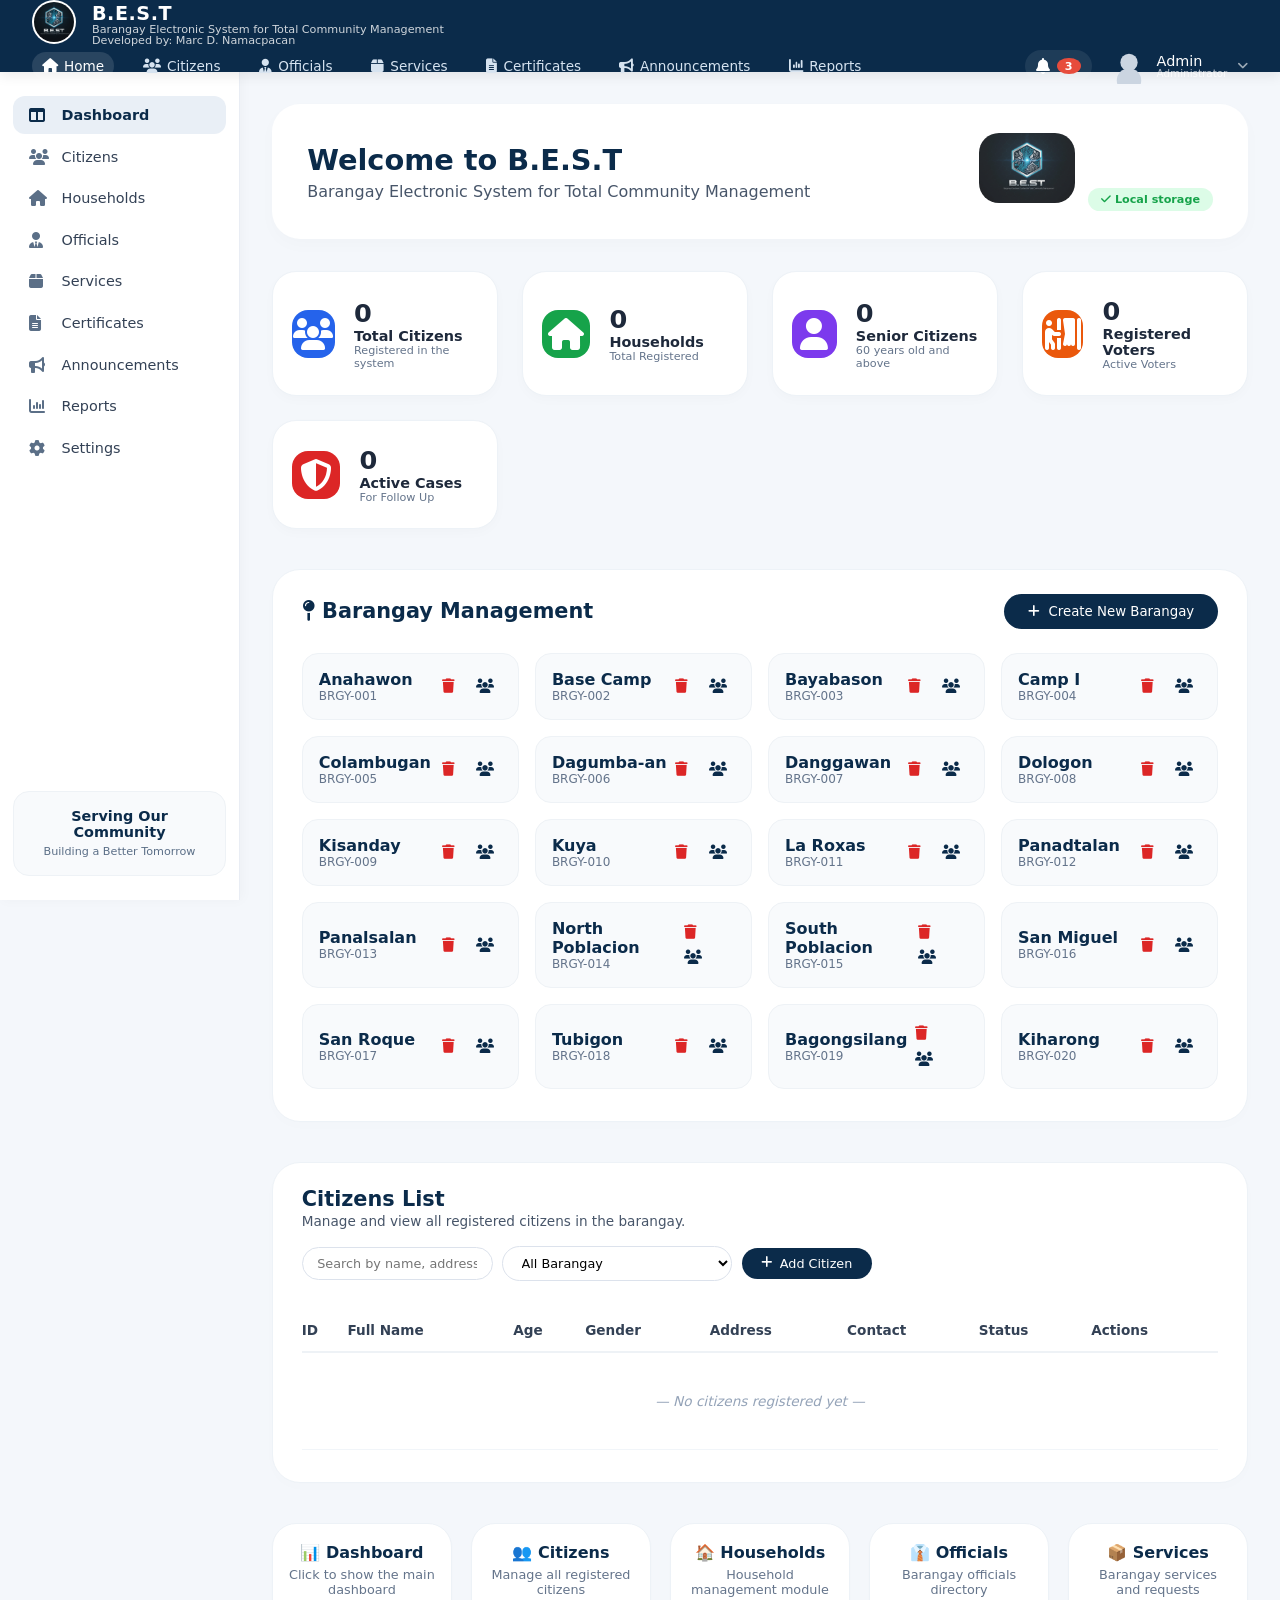
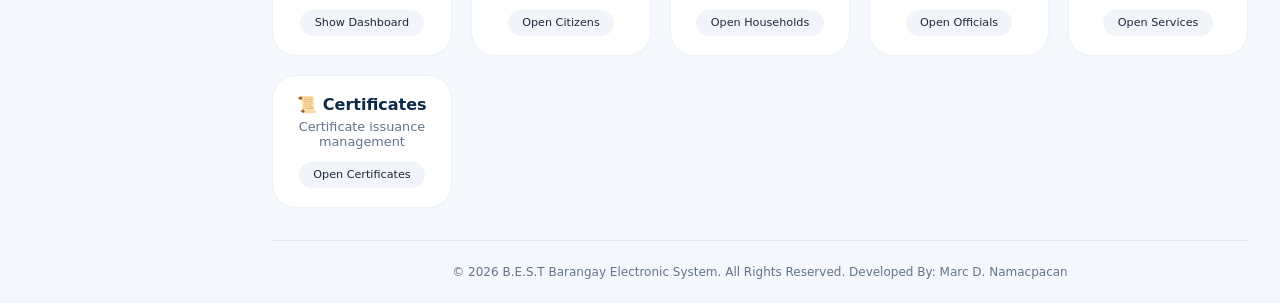
==== commit 1970d837: "Update index.html" ====
--- a/index.html
+++ b/index.html
@@ -725,6 +725,7 @@
     <div class="barangay-title">
       <h2>B.E.S.T</h2>
       <span>Barangay Electronic System for Total Community Management</span>
+      <span>Developed by: Marc D. Namacpacan</span>
     </div>
   </div>
   <nav class="top-menu">
@@ -901,7 +902,7 @@
         <button>Open Certificates</button>
       </div>
     </section>
-    <footer>© 2024 B.E.S.T Barangay Electronic System. All Rights Reserved.</footer>
+    <footer>© 2026 B.E.S.T Barangay Electronic System. All Rights Reserved. Developed By: Marc D. Namacpacan</footer>
   </main>
 </div>
 
@@ -1064,18 +1065,52 @@
       if (storedBarangays) barangays = JSON.parse(storedBarangays);
       else {
         barangays = [
-          { name: "North Poblacion", code: "BRGY-001" },
-          { name: "South Poblacion", code: "BRGY-002" },
-          { name: "East District", code: "BRGY-003" },
-          { name: "West District", code: "BRGY-004" },
-          { name: "Central Poblacion", code: "BRGY-005" }
+          { name: "Anahawon", code: "BRGY-001" },
+          { name: "Base Camp", code: "BRGY-002" },
+          { name: "Bayabason", code: "BRGY-003" },
+          { name: "Camp I", code: "BRGY-004" },
+          { name: "Colambugan", code: "BRGY-005" },
+          { name: "Dagumba-an", code: "BRGY-006" },
+          { name: "Danggawan", code: "BRGY-007" },
+          { name: "Dologon", code: "BRGY-008" },
+          { name: "Kisanday", code: "BRGY-009" },
+          { name: "Kuya", code: "BRGY-010" },
+          { name: "La Roxas", code: "BRGY-011" },
+          { name: "Panadtalan", code: "BRGY-012" },
+          { name: "Panalsalan", code: "BRGY-013" },
+          { name: "North Poblacion", code: "BRGY-014" },
+          { name: "South Poblacion", code: "BRGY-015" },
+          { name: "San Miguel", code: "BRGY-016" },
+          { name: "San Roque", code: "BRGY-017" },
+          { name: "Tubigon", code: "BRGY-018" },
+          { name: "Bagongsilang", code: "BRGY-019" },
+          { name: "Kiharong", code: "BRGY-020" }
         ];
         saveToLocalStorage();
       }
     } catch (e) {
       console.error('Error loading from localStorage:', e);
       citizens = [];
-      barangays = [{ name: "North Poblacion", code: "BRGY-001" }, { name: "South Poblacion", code: "BRGY-002" }];
+      barangays = [{ name: "Anahawon", code: "BRGY-001" },
+          { name: "Base Camp", code: "BRGY-002" },
+          { name: "Bayabason", code: "BRGY-003" },
+          { name: "Camp I", code: "BRGY-004" },
+          { name: "Colambugan", code: "BRGY-005" },
+          { name: "Dagumba-an", code: "BRGY-006" },
+          { name: "Danggawan", code: "BRGY-007" },
+          { name: "Dologon", code: "BRGY-008" },
+          { name: "Kisanday", code: "BRGY-009" },
+          { name: "Kuya", code: "BRGY-010" },
+          { name: "La Roxas", code: "BRGY-011" },
+          { name: "Panadtalan", code: "BRGY-012" },
+          { name: "Panalsalan", code: "BRGY-013" },
+          { name: "North Poblacion", code: "BRGY-014" },
+          { name: "South Poblacion", code: "BRGY-015" },
+          { name: "San Miguel", code: "BRGY-016" },
+          { name: "San Roque", code: "BRGY-017" },
+          { name: "Tubigon", code: "BRGY-018" },
+          { name: "Bagongsilang", code: "BRGY-019" },
+          { name: "Kiharong", code: "BRGY-020" }];
     }
   }
 
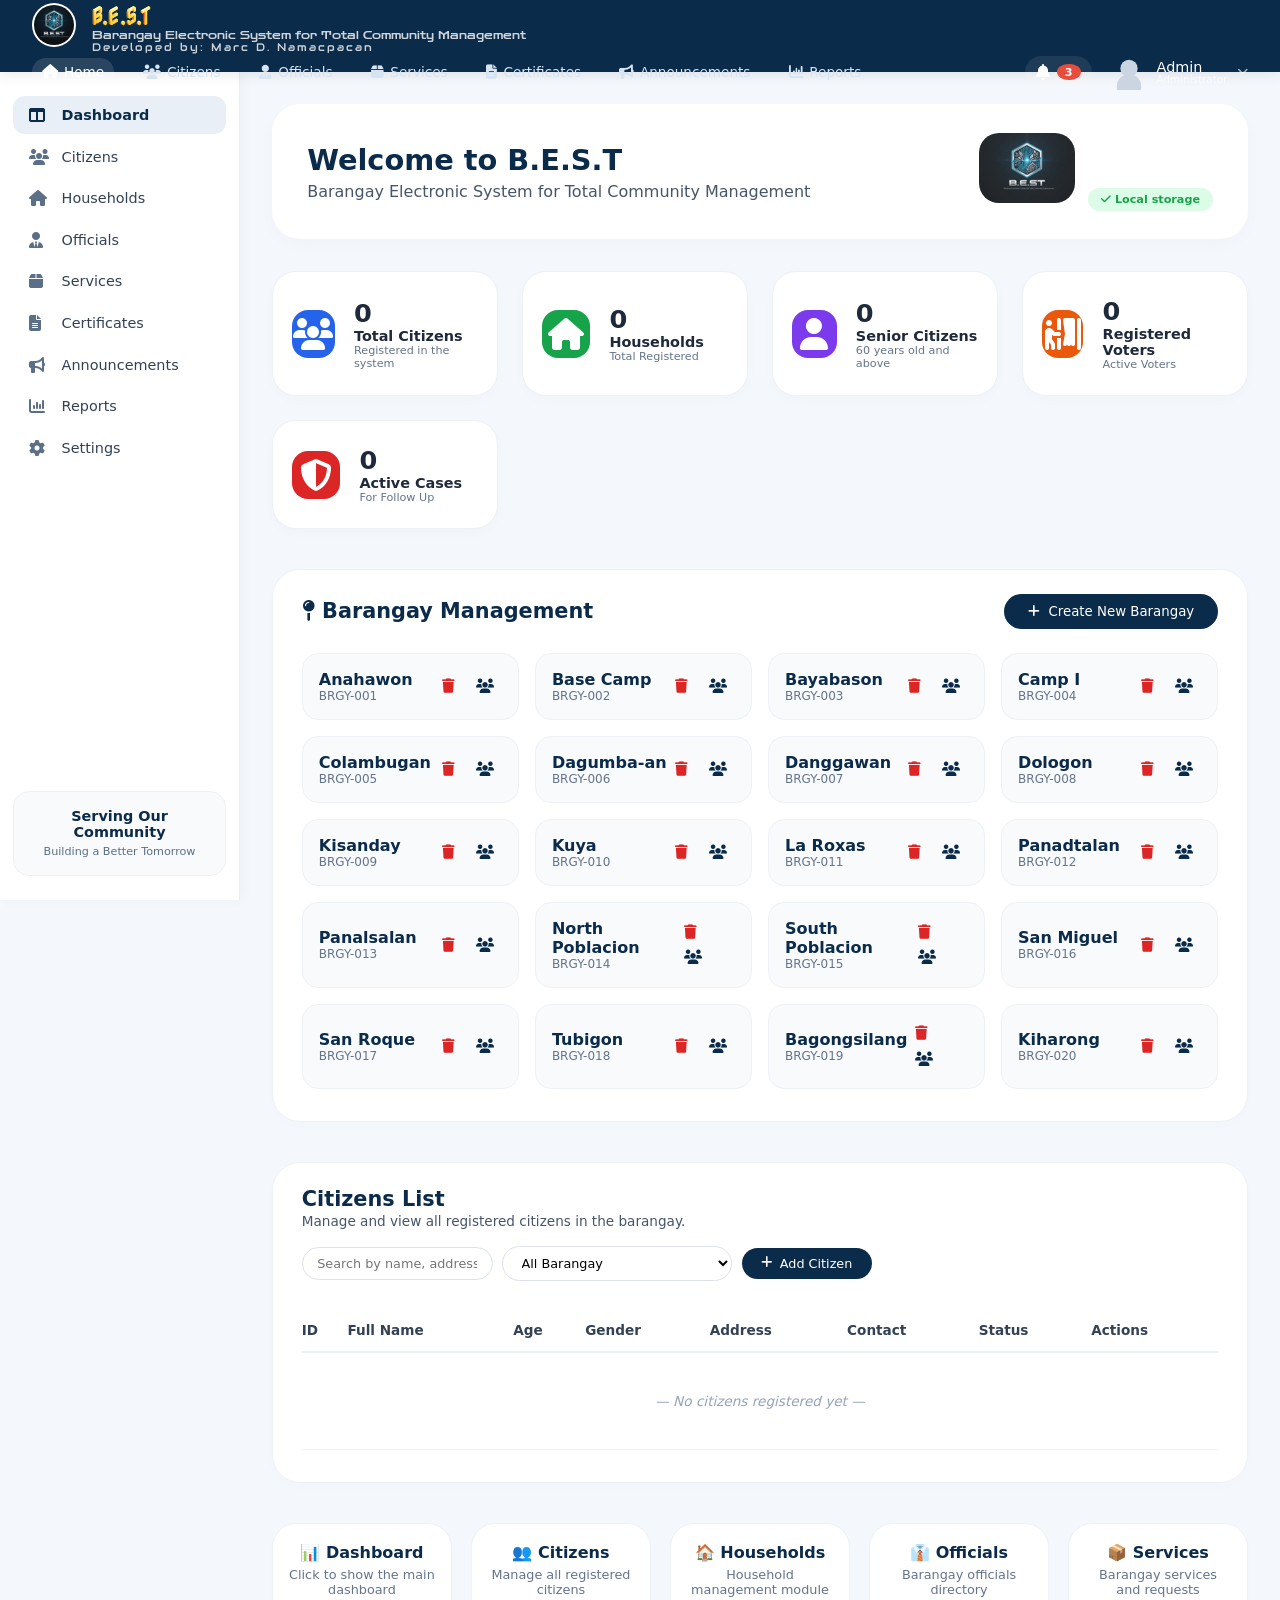
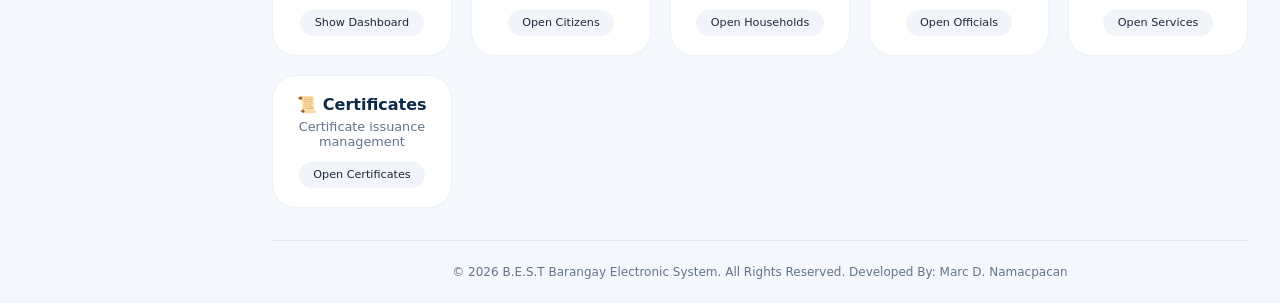
==== commit 8536e6a1: "Update index.html" ====
--- a/index.html
+++ b/index.html
@@ -723,9 +723,70 @@
       <img src="BEST.png" alt="B.E.S.T Logo" onerror="this.src='data:image/svg+xml,%3Csvg xmlns=\'http://www.w3.org/2000/svg\' viewBox=\'0 0 100 100\'%3E%3Crect width=\'100\' height=\'100\' fill=\'%230b2b4a\'/%3E%3Ctext x=\'12\' y=\'55\' font-family=\'Arial\' font-size=\'18\' fill=\'white\' font-weight=\'bold\'%3EBEST%3C/text%3E%3C/svg%3E'" />
     </div>
     <div class="barangay-title">
-      <h2>B.E.S.T</h2>
-      <span>Barangay Electronic System for Total Community Management</span>
-      <span>Developed by: Marc D. Namacpacan</span>
+      <link href="https://fonts.googleapis.com/css2?family=Nabla&display=swap" rel="stylesheet">
+
+<h2 class="best-title">B.E.S.T</h2>
+
+<style>
+.best-title {
+    font-family: "Nabla", cursive;
+}
+</style>
+      <link href="https://fonts.googleapis.com/css2?family=Zen+Dots&display=swap" rel="stylesheet">
+
+<span class="system-name">
+    Barangay Electronic System for Total Community Management
+</span>
+
+<style>
+.system-name {
+    font-family: "Zen Dots", sans-serif;
+    font-size: 11px;
+}
+</style>
+      <link href="https://fonts.googleapis.com/css2?family=Audiowide&display=swap" rel="stylesheet">
+
+<span class="developer-credit">Developed by: Marc D. Namacpacan</span>
+
+<style>
+.developer-credit {
+    display: inline-block;
+    font-family: "Audiowide", cursive;
+    opacity: 0;
+    animation: developerShow 14s ease-in-out infinite;
+    letter-spacing: 2px;
+}
+
+@keyframes developerShow {
+
+    /* Fade in + pop effect */
+    0% {
+        opacity: 0;
+        transform: translateY(20px) scale(0.8);
+    }
+
+    10% {
+        opacity: 1;
+        transform: translateY(0) scale(1.1);
+    }
+
+    15% {
+        transform: translateY(0) scale(1);
+    }
+
+    /* Stay visible for 10 seconds */
+    85% {
+        opacity: 1;
+        transform: translateX(0) scale(1);
+    }
+
+    /* Side fade out */
+    100% {
+        opacity: 0;
+        transform: translateX(50px) scale(0.9);
+    }
+}
+</style>
     </div>
   </div>
   <nav class="top-menu">
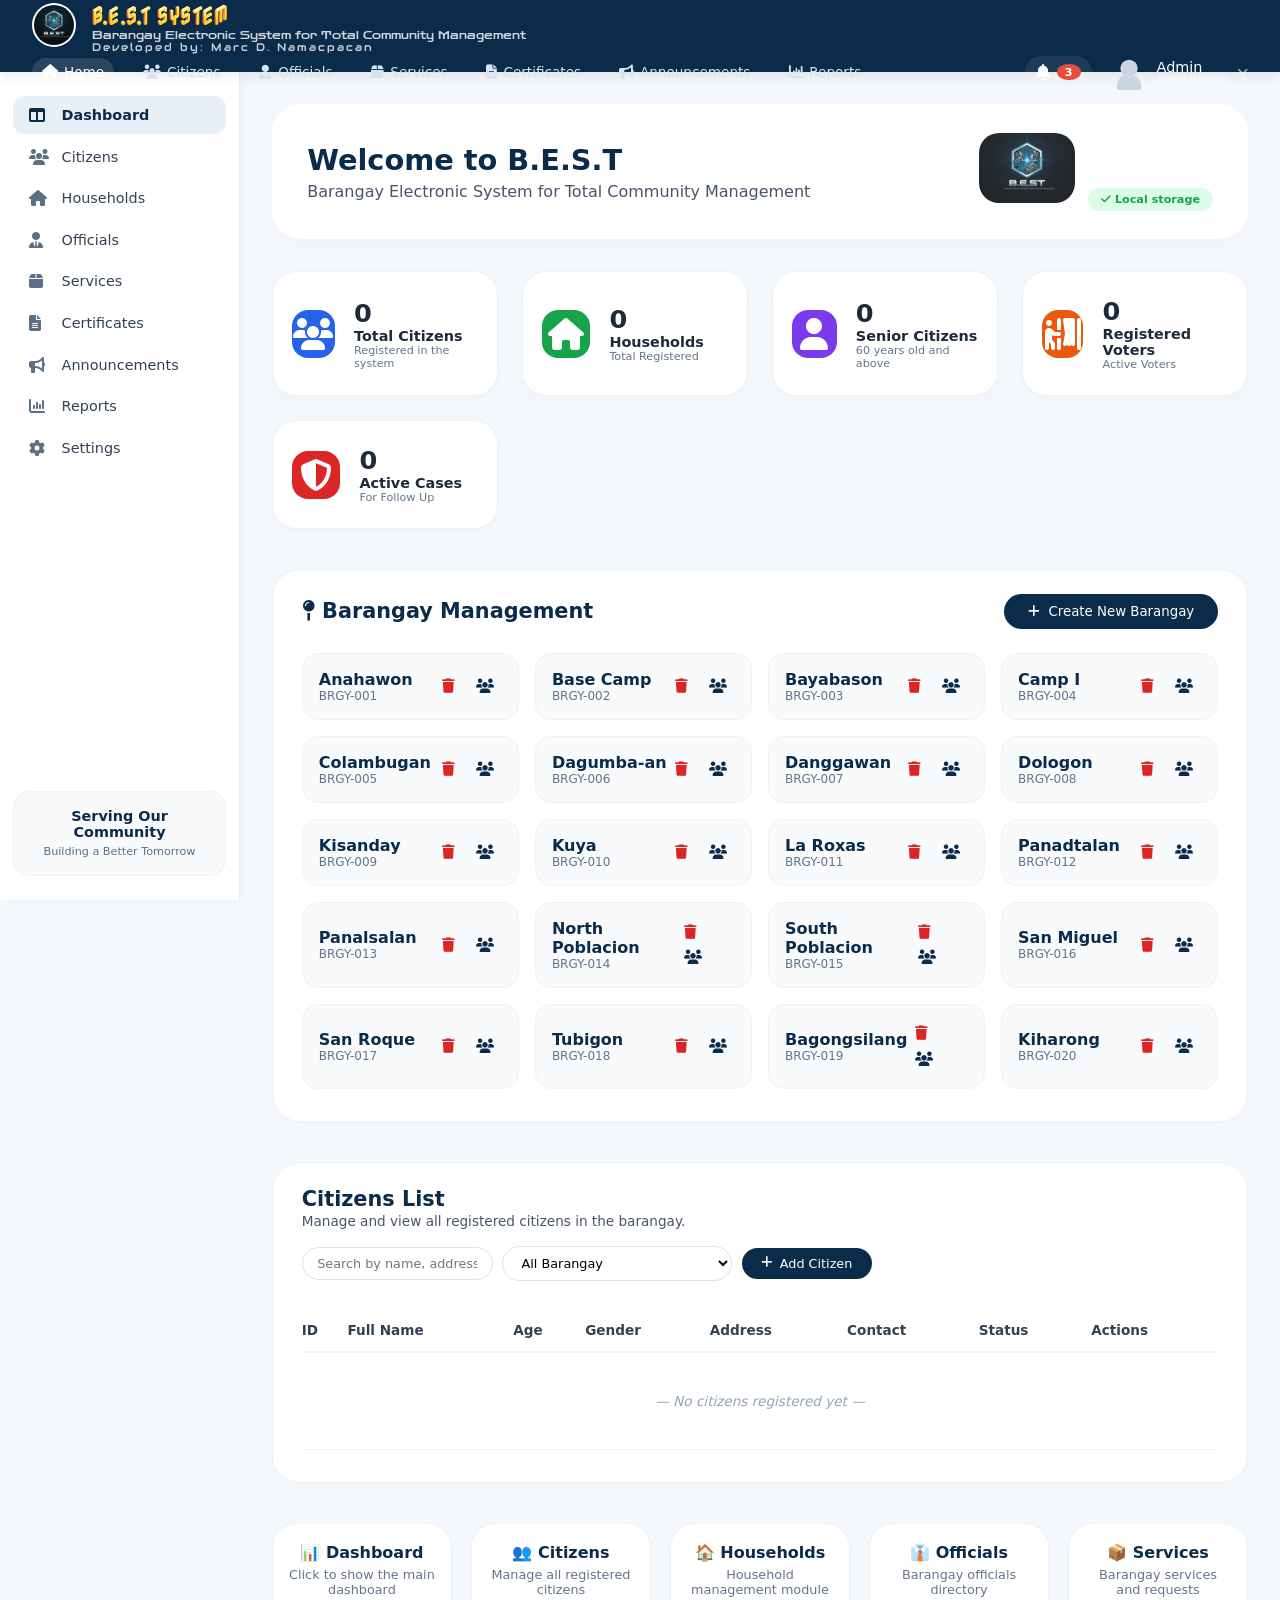
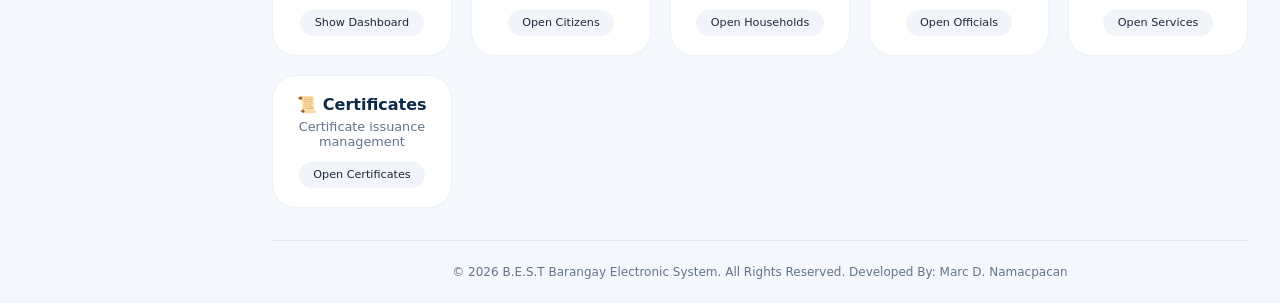
==== commit 22011857: "Update index.html" ====
--- a/index.html
+++ b/index.html
@@ -725,7 +725,7 @@
     <div class="barangay-title">
       <link href="https://fonts.googleapis.com/css2?family=Nabla&display=swap" rel="stylesheet">
 
-<h2 class="best-title">B.E.S.T</h2>
+<h2 class="best-title">B.E.S.T SYSTEM</h2>
 
 <style>
 .best-title {
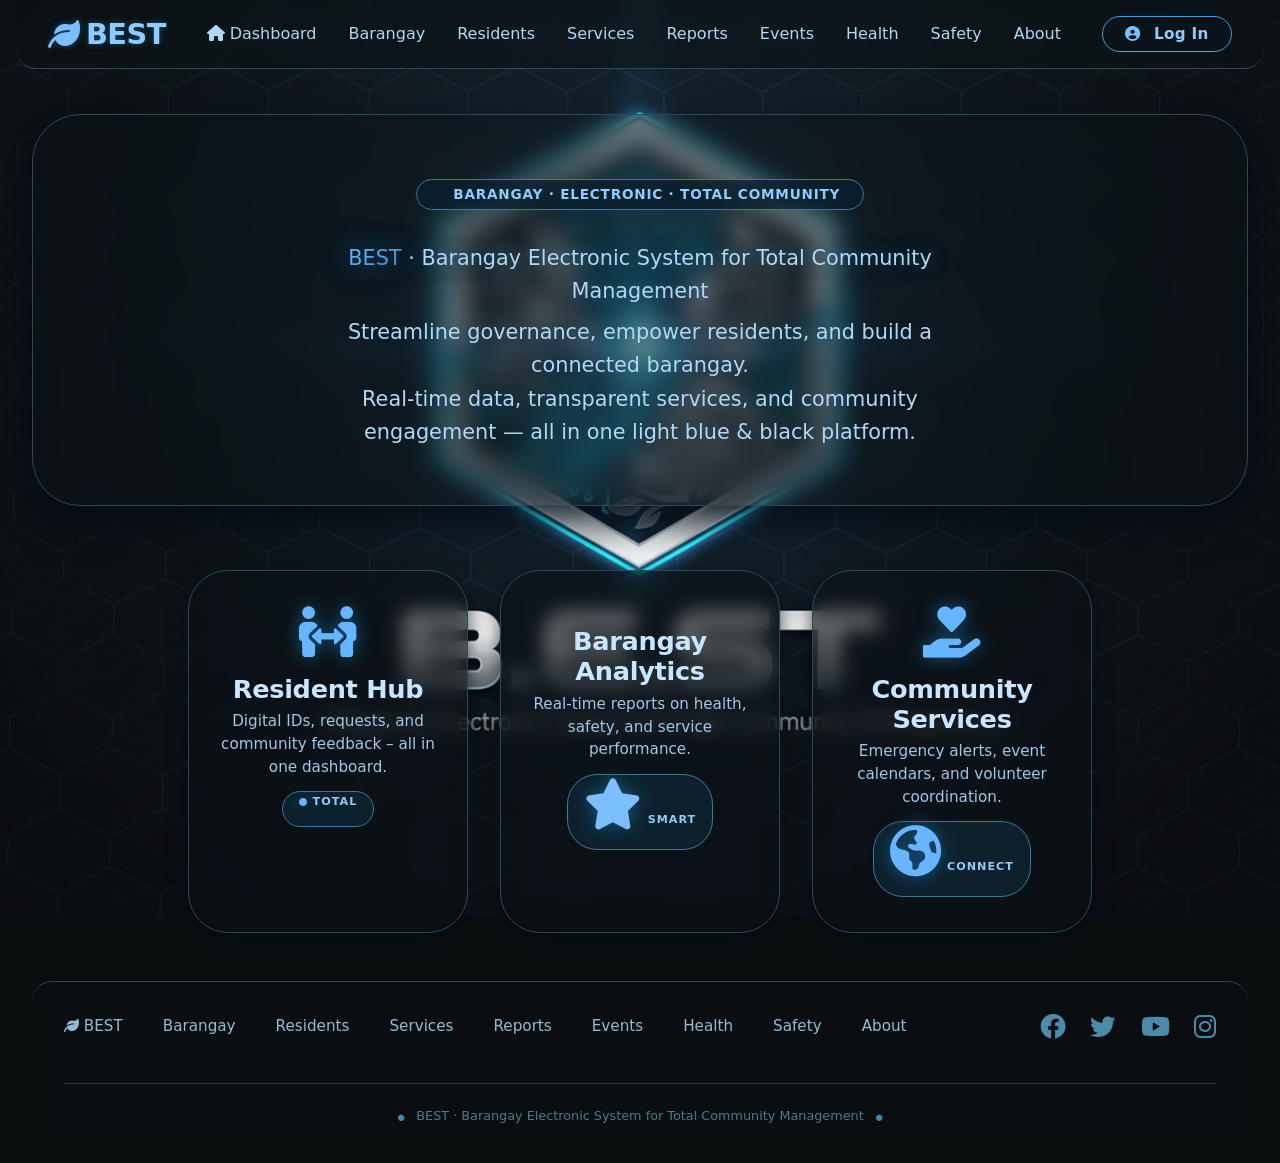
==== commit c61af4ee: "Add files via upload" ====
--- a/index.html
+++ b/index.html
@@ -1,1578 +1,594 @@
 <!DOCTYPE html>
 <html lang="en">
 <head>
-  <meta charset="UTF-8" />
-  <meta name="viewport" content="width=device-width, initial-scale=1.0" />
-  <title>B.E.S.T Barangay System</title>
-  <link rel="stylesheet" href="https://cdnjs.cloudflare.com/ajax/libs/font-awesome/6.5.2/css/all.min.css" />
+  <meta charset="UTF-8">
+  <meta name="viewport" content="width=device-width, initial-scale=1.0">
+  <title>BEST · Barangay Electronic System</title>
+  <!-- Font Awesome 6 (Free) -->
+  <link rel="stylesheet" href="https://cdnjs.cloudflare.com/ajax/libs/font-awesome/6.0.0-beta3/css/all.min.css">
   <style>
-    /* ====== Full CSS ====== */
     * {
       margin: 0;
       padding: 0;
       box-sizing: border-box;
-      font-family: 'Segoe UI', Roboto, system-ui, sans-serif;
-    }
+      font-family: 'Segoe UI', Roboto, system-ui, -apple-system, sans-serif;
+    }
+
     body {
-      background: #f4f7fb;
-      color: #1e293b;
+      background-color: #0b0e0f;
+      /* === CUSTOM BACKGROUND IMAGE === */
+      background-image: url('BEST.png');
+      background-size: cover;
+      background-position: center;
+      background-attachment: fixed;
+      background-repeat: no-repeat;
+      color: #d4eaf7;
+      display: flex;
+      flex-direction: column;
       min-height: 100vh;
-      display: flex;
-      flex-direction: column;
-    }
-    .topbar {
-      background: #0b2b4a;
-      color: white;
+    }
+
+    .container {
+      max-width: 1300px;
+      margin: 0 auto;
       padding: 0 2rem;
-      height: 72px;
-      display: flex;
+      width: 100%;
+    }
+
+    /* ===== SPLASH SCREEN OVERLAY ===== */
+    #splashScreen {
+      position: fixed;
+      top: 0;
+      left: 0;
+      width: 100%;
+      height: 100%;
+      z-index: 9999;
+      background: rgba(0, 0, 0, 0.85);
+      display: none;
+      justify-content: center;
       align-items: center;
+      backdrop-filter: blur(10px);
+      -webkit-backdrop-filter: blur(10px);
+    }
+
+    #splashScreen.active {
+      display: flex;
+    }
+
+    .splash-content {
+      text-align: center;
+      animation: pulseGlow 2s ease-in-out infinite;
+    }
+
+    .splash-content img {
+      max-width: 400px;
+      width: 80%;
+      height: auto;
+      border-radius: 30px;
+      box-shadow: 0 0 60px rgba(60, 160, 220, 0.3);
+      border: 2px solid rgba(60, 160, 220, 0.2);
+      animation: fadeInOut 1.5s ease-in-out infinite;
+    }
+
+    .splash-content .loading-text {
+      margin-top: 2rem;
+      color: #8fcbff;
+      font-size: 1.2rem;
+      font-weight: 300;
+      letter-spacing: 4px;
+      animation: pulseText 1.5s ease-in-out infinite;
+    }
+
+    .splash-content .loading-dots {
+      display: inline-block;
+      animation: dots 1.5s steps(4, end) infinite;
+    }
+
+    @keyframes fadeInOut {
+      0% { opacity: 0.6; transform: scale(0.95); }
+      50% { opacity: 1; transform: scale(1.02); }
+      100% { opacity: 0.6; transform: scale(0.95); }
+    }
+
+    @keyframes pulseGlow {
+      0% { filter: drop-shadow(0 0 10px rgba(60, 160, 220, 0.1)); }
+      50% { filter: drop-shadow(0 0 30px rgba(60, 160, 220, 0.3)); }
+      100% { filter: drop-shadow(0 0 10px rgba(60, 160, 220, 0.1)); }
+    }
+
+    @keyframes pulseText {
+      0% { opacity: 0.5; }
+      50% { opacity: 1; }
+      100% { opacity: 0.5; }
+    }
+
+    @keyframes dots {
+      0% { content: ''; }
+      25% { content: '.'; }
+      50% { content: '..'; }
+      75% { content: '...'; }
+      100% { content: ''; }
+    }
+
+    .loading-dots::after {
+      content: '';
+      animation: dots 1.5s steps(4, end) infinite;
+    }
+
+    /* ===== NAVIGATION with glass effect & light blue ===== */
+    .navbar {
+      display: flex;
       justify-content: space-between;
-      box-shadow: 0 4px 12px rgba(0,0,0,0.08);
-      position: sticky;
-      top: 0;
-      z-index: 100;
+      align-items: center;
+      padding: 1.2rem 0;
+      border-bottom: 1px solid #2a4a5a;
       flex-wrap: wrap;
-    }
-    .top-left {
-      display: flex;
-      align-items: center;
-      gap: 1rem;
-    }
-    .logo img {
-      height: 44px;
-      width: 44px;
-      border-radius: 50%;
-      object-fit: cover;
-      border: 2px solid rgba(255,255,255,0.3);
-      background: white;
-    }
-    .barangay-title h2 {
-      font-size: 1.2rem;
-      font-weight: 600;
-      letter-spacing: 0.5px;
-    }
-    .barangay-title span {
-      font-size: 0.7rem;
-      opacity: 0.8;
-      font-weight: 300;
-      display: block;
-      margin-top: -2px;
-    }
-    .top-menu {
-      display: flex;
-      gap: 1.2rem;
-      align-items: center;
-      flex-wrap: wrap;
-    }
-    .top-menu a {
-      color: #d6e3f0;
-      text-decoration: none;
-      font-size: 0.85rem;
-      font-weight: 500;
+      gap: 1rem 0;
+      background: rgba(10, 18, 22, 0.45);
+      backdrop-filter: blur(10px);
+      -webkit-backdrop-filter: blur(10px);
+      border-radius: 0 0 20px 20px;
+      padding: 1rem 2rem;
+      margin: 0 -1rem;
+    }
+
+    .logo {
+      font-size: 1.8rem;
+      font-weight: 700;
+      letter-spacing: -0.5px;
+      color: #8fcbff;
+      text-shadow: 0 0 6px #1a4a6a;
       display: flex;
       align-items: center;
       gap: 0.4rem;
-      padding: 0.4rem 0.6rem;
+    }
+
+    .logo i {
+      font-size: 2rem;
+      color: #7bbfff;
+    }
+
+    .nav-links {
+      display: flex;
+      gap: 2rem;
+      font-weight: 500;
+      font-size: 1rem;
+      flex-wrap: wrap;
+    }
+
+    .nav-links a {
+      color: #b0d8f5;
+      text-decoration: none;
+      transition: 0.2s;
+      padding: 0.3rem 0;
+      border-bottom: 2px solid transparent;
+      cursor: pointer;
+    }
+
+    .nav-links a:hover {
+      color: #8fcbff;
+      border-bottom-color: #66b5ff;
+    }
+
+    .nav-actions {
+      display: flex;
+      align-items: center;
+      gap: 1.8rem;
+    }
+
+    .login-btn {
+      background: rgba(10, 22, 30, 0.5);
+      backdrop-filter: blur(4px);
+      border: 1.5px solid #4a9fd4;
+      color: #8fcbff;
+      padding: 0.5rem 1.4rem;
+      border-radius: 40px;
+      font-weight: 600;
+      font-size: 0.95rem;
+      cursor: default;
+      transition: 0.2s;
+      letter-spacing: 0.3px;
+      box-shadow: 0 0 6px rgba(0, 150, 255, 0.1);
+    }
+
+    .login-btn i {
+      margin-right: 8px;
+      color: #7bbfff;
+    }
+
+    .login-btn:hover {
+      background: rgba(20, 50, 70, 0.7);
+      border-color: #66b5ff;
+      box-shadow: 0 0 14px #2a7abf;
+    }
+
+    /* ----- HERO with glass effect & light blue ----- */
+    .hero {
+      display: flex;
+      flex-direction: column;
+      align-items: center;
+      text-align: center;
+      padding: 4rem 1rem 3rem;
+      background: rgba(10, 18, 22, 0.5);
+      backdrop-filter: blur(12px);
+      -webkit-backdrop-filter: blur(12px);
+      border-radius: 48px;
+      margin: 2.8rem 0 3rem;
+      border: 1px solid #2a4a5a;
+      box-shadow: 0 12px 40px rgba(0, 10, 20, 0.9);
+    }
+
+    .hero-badge {
+      display: inline-block;
+      background: rgba(10, 35, 50, 0.7);
+      backdrop-filter: blur(4px);
+      color: #8fcbff;
+      padding: 0.4rem 1.4rem;
+      border-radius: 60px;
+      font-size: 0.85rem;
+      font-weight: 600;
+      letter-spacing: 0.8px;
+      border: 1px solid #3a7a9a;
+      margin-bottom: 2rem;
+    }
+
+    .hero-badge i {
+      margin-right: 8px;
+      color: #66b5ff;
+    }
+
+    .hero-headline {
+      font-size: 2.6rem;
+      font-weight: 700;
+      line-height: 1.3;
+      color: #d4eaf7;
+      text-shadow: 0 0 18px #1a4a6a;
+      max-width: 900px;
+      margin-bottom: 1.2rem;
+    }
+
+    .hero-headline .highlight {
+      background: linear-gradient(145deg, #7bbfff, #3d8fc4);
+      -webkit-background-clip: text;
+      -webkit-text-fill-color: transparent;
+      background-clip: text;
+      text-shadow: 0 0 30px #2a7abf;
+    }
+
+    .hero p {
+      font-size: 1.3rem;
+      max-width: 700px;
+      color: #b0d8f5;
+      margin-bottom: 0.5rem;
+      line-height: 1.6;
+      font-weight: 400;
+      padding: 0 0.5rem;
+    }
+
+    /* ----- feature cards with glass effect & light blue ----- */
+    .features-grid {
+      display: flex;
+      flex-wrap: wrap;
+      gap: 2rem;
+      justify-content: center;
+      margin: 4rem 0 3rem;
+    }
+
+    .feature-card {
+      background: rgba(10, 18, 22, 0.6);
+      backdrop-filter: blur(10px);
+      -webkit-backdrop-filter: blur(10px);
+      border: 1px solid #2a4a5a;
+      border-radius: 40px;
+      padding: 2.2rem 2rem;
+      flex: 1 1 220px;
+      max-width: 280px;
+      transition: 0.2s;
+      box-shadow: 0 8px 20px rgba(0, 10, 20, 0.7);
+      text-align: center;
+    }
+
+    .feature-card:hover {
+      border-color: #5a9acf;
+      box-shadow: 0 0 28px #1a5a8a;
+      transform: translateY(-6px);
+    }
+
+    .feature-card i {
+      font-size: 3.2rem;
+      color: #66b5ff;
+      margin-bottom: 1rem;
+      text-shadow: 0 0 18px #1a5a8a;
+    }
+
+    .feature-card h3 {
+      font-size: 1.6rem;
+      font-weight: 700;
+      color: #c8e6ff;
+      letter-spacing: -0.3px;
+      margin-bottom: 0.4rem;
+    }
+
+    .feature-card p {
+      color: #a0c8e8;
+      font-weight: 400;
+      font-size: 0.95rem;
+      line-height: 1.5;
+    }
+
+    .feature-card .tag {
+      display: inline-block;
+      margin-top: 0.8rem;
+      background: rgba(15, 40, 55, 0.7);
+      padding: 0.2rem 1rem;
       border-radius: 30px;
-      transition: 0.2s;
-    }
-    .top-menu a i { font-size: 0.9rem; }
-    .top-menu a:hover, .top-menu a.active {
-      background: rgba(255,255,255,0.12);
-      color: white;
-    }
-    .top-right {
-      display: flex;
-      align-items: center;
-      gap: 1.2rem;
-    }
-    .notification {
-      background: rgba(255,255,255,0.08);
-      border: none;
-      color: white;
-      padding: 0.5rem 0.7rem;
-      border-radius: 30px;
-      font-size: 1rem;
-      cursor: pointer;
-      display: flex;
-      align-items: center;
-      gap: 0.4rem;
-      position: relative;
-    }
-    .notification span {
-      background: #e74c3c;
-      color: white;
-      border-radius: 50%;
-      padding: 0.1rem 0.5rem;
       font-size: 0.7rem;
       font-weight: 600;
-    }
-    .profile {
-      display: flex;
-      align-items: center;
-      gap: 0.6rem;
-      cursor: default;
-    }
-    .profile img {
-      height: 36px;
-      width: 36px;
-      border-radius: 50%;
-      border: 2px solid rgba(255,255,255,0.3);
-      object-fit: cover;
-    }
-    .profile h4 { font-size: 0.9rem; font-weight: 500; }
-    .profile small {
-      font-size: 0.65rem;
-      opacity: 0.7;
-      display: block;
-      margin-top: -2px;
-    }
-    .profile i { opacity: 0.6; font-size: 0.8rem; }
-    .container {
-      display: flex;
-      flex: 1;
-    }
-    .sidebar {
-      width: 240px;
-      background: white;
-      padding: 1.5rem 0.8rem;
-      box-shadow: 2px 0 12px rgba(0,0,0,0.03);
-      display: flex;
-      flex-direction: column;
-      gap: 0.2rem;
-      border-right: 1px solid #e9edf4;
-      min-height: calc(100vh - 72px);
-      position: sticky;
-      top: 72px;
-      align-self: flex-start;
-    }
-    .side-link {
-      display: flex;
-      align-items: center;
-      gap: 0.8rem;
-      padding: 0.7rem 1rem;
-      border-radius: 12px;
-      color: #334155;
-      text-decoration: none;
-      font-weight: 500;
-      font-size: 0.9rem;
-      transition: 0.15s;
-    }
-    .side-link i { width: 20px; font-size: 1rem; color: #5b6f87; }
-    .side-link:hover { background: #f1f5f9; color: #0b2b4a; }
-    .side-link.active { background: #e9eff6; color: #0b2b4a; font-weight: 600; }
-    .side-link.active i { color: #0b2b4a; }
-    .sidebar-footer {
-      margin-top: auto;
-      padding: 1rem 0.8rem;
-      background: #f8fafc;
-      border-radius: 16px;
-      text-align: center;
-      border: 1px solid #eef2f6;
-    }
-    .sidebar-footer h3 { font-size: 0.9rem; font-weight: 600; color: #0b2b4a; }
-    .sidebar-footer span { font-size: 0.7rem; color: #5b6f87; }
-    .content {
-      flex: 1;
-      padding: 2rem 2rem 1.5rem;
-      max-width: calc(100% - 240px);
-      background: #f4f7fb;
-    }
-    .hero {
-      display: flex;
+      letter-spacing: 1px;
+      color: #8fcbff;
+      border: 1px solid #3a7a9a;
+    }
+
+    /* ----- footer with glass effect & light blue ----- */
+    .footer-section {
+      border-top: 1px solid #2a4a5a;
+      padding: 2.8rem 0 1.5rem;
+      margin-top: 2rem;
+      display: flex;
+      flex-wrap: wrap;
       justify-content: space-between;
       align-items: center;
-      background: white;
-      padding: 1.8rem 2.2rem;
-      border-radius: 28px;
-      box-shadow: 0 6px 18px rgba(0,0,0,0.02);
-      margin-bottom: 2rem;
+      gap: 1.5rem;
+      background: rgba(10, 18, 22, 0.3);
+      backdrop-filter: blur(8px);
+      -webkit-backdrop-filter: blur(8px);
+      border-radius: 20px;
+      padding: 2rem 2rem 1.5rem;
+      margin-bottom: 1rem;
+    }
+
+    .footer-links {
+      display: flex;
       flex-wrap: wrap;
-      gap: 1.5rem;
-    }
-    .hero-left h1 {
-      font-size: 1.8rem;
-      font-weight: 700;
-      color: #0b2b4a;
-    }
-    .hero-left p {
-      color: #475569;
-      margin-top: 0.3rem;
-      font-size: 1rem;
-    }
-    .hero-right img {
-      height: 70px;
-      width: auto;
-      border-radius: 20px;
-      object-fit: cover;
-      opacity: 0.9;
-    }
-    .cards {
-      display: grid;
-      grid-template-columns: repeat(auto-fit, minmax(180px, 1fr));
-      gap: 1.5rem;
-      margin-bottom: 2.5rem;
-    }
-    .card {
-      background: white;
-      padding: 1.5rem 1.2rem;
-      border-radius: 24px;
-      display: flex;
-      align-items: center;
-      gap: 1.2rem;
-      box-shadow: 0 4px 12px rgba(0,0,0,0.02);
-      border: 1px solid #edf2f7;
+      gap: 1.8rem 2.5rem;
+    }
+
+    .footer-links a {
+      color: #90bcd8;
+      text-decoration: none;
+      font-weight: 400;
+      font-size: 0.95rem;
       transition: 0.2s;
-    }
-    .card i {
-      font-size: 2rem;
-      width: 48px;
-      height: 48px;
-      display: flex;
-      align-items: center;
-      justify-content: center;
-      border-radius: 16px;
-      color: white;
-    }
-    .card.blue i { background: #2563eb; }
-    .card.green i { background: #16a34a; }
-    .card.purple i { background: #7c3aed; }
-    .card.orange i { background: #ea580c; }
-    .card.red i { background: #dc2626; }
-    .card h2 { font-size: 1.6rem; font-weight: 700; }
-    .card p { font-weight: 600; font-size: 0.9rem; color: #1e293b; }
-    .card small { font-size: 0.7rem; color: #64748b; display: block; }
-    .table-container {
-      background: white;
-      border-radius: 28px;
-      padding: 1.5rem 1.8rem 2rem;
-      box-shadow: 0 4px 14px rgba(0,0,0,0.01);
-      border: 1px solid #edf2f7;
-      margin-bottom: 2.5rem;
-    }
-    .table-header {
-      display: flex;
-      justify-content: space-between;
-      align-items: flex-start;
-      flex-wrap: wrap;
-      gap: 1rem;
-      margin-bottom: 1.8rem;
-    }
-    .table-header h2 { font-size: 1.3rem; font-weight: 700; color: #0b2b4a; }
-    .table-header span { font-size: 0.85rem; color: #475569; }
-    .table-tools {
-      display: flex;
-      flex-wrap: wrap;
-      align-items: center;
-      gap: 0.6rem;
-    }
-    .table-tools input, .table-tools select {
-      padding: 0.5rem 0.9rem;
-      border-radius: 40px;
-      border: 1px solid #dce2ec;
-      background: white;
+      border-bottom: 1px dotted transparent;
+    }
+
+    .footer-links a:hover {
+      color: #8fcbff;
+      border-bottom-color: #4a9fd4;
+    }
+
+    .footer-social i {
+      font-size: 1.6rem;
+      margin-left: 1.2rem;
+      color: #4a8aaa;
+      transition: 0.2s;
+    }
+
+    .footer-social i:hover {
+      color: #7bbfff;
+      text-shadow: 0 0 16px #3a8ac4;
+    }
+
+    .copy {
       font-size: 0.8rem;
-      outline: none;
-      transition: 0.15s;
-    }
-    .table-tools input:focus, .table-tools select:focus {
-      border-color: #0b2b4a;
-      box-shadow: 0 0 0 3px rgba(11,43,74,0.08);
-    }
-    .table-tools button {
-      background: #0b2b4a;
-      border: none;
-      color: white;
-      padding: 0.5rem 1.2rem;
-      border-radius: 40px;
-      font-weight: 500;
-      font-size: 0.8rem;
-      display: flex;
-      align-items: center;
-      gap: 0.5rem;
-      cursor: pointer;
-      transition: 0.2s;
-    }
-    .table-tools button:hover { background: #1a3f5f; }
-    table {
+      color: #4a7a8a;
+      margin-top: 1.2rem;
       width: 100%;
-      border-collapse: collapse;
-      font-size: 0.85rem;
-    }
-    th {
-      text-align: left;
-      padding: 0.8rem 0.4rem 0.8rem 0;
-      font-weight: 600;
-      color: #334155;
-      border-bottom: 2px solid #eef2f6;
-    }
-    td {
-      padding: 0.8rem 0.4rem 0.8rem 0;
-      border-bottom: 1px solid #f1f5f9;
-      color: #1e293b;
-    }
-    td button {
-      background: transparent;
-      border: none;
-      cursor: pointer;
-      font-size: 1rem;
-      padding: 0.2rem 0.4rem;
-      border-radius: 8px;
-      transition: 0.1s;
-    }
-    td button:hover { background: #f1f5f9; }
-    .coming {
       text-align: center;
-      color: #94a3b8;
-      font-style: italic;
-      padding: 2.5rem 0;
-    }
-    .modal {
-      display: none;
-      position: fixed;
-      z-index: 999;
-      left: 0;
-      top: 0;
-      width: 100%;
-      height: 100%;
-      background-color: rgba(0,0,0,0.6);
-      animation: fadeIn 0.3s;
-      overflow-y: auto;
-      padding: 20px;
-    }
-    .modal-content {
-      background-color: white;
-      margin: 20px auto;
-      padding: 2rem;
-      border-radius: 28px;
-      max-width: 580px;
-      width: 95%;
-      box-shadow: 0 20px 60px rgba(0,0,0,0.3);
-      animation: slideIn 0.3s;
-      position: relative;
-      max-height: 92vh;
-      overflow-y: auto;
-    }
-    .modal-content::-webkit-scrollbar { width: 8px; }
-    .modal-content::-webkit-scrollbar-track { background: #f1f5f9; border-radius: 10px; }
-    .modal-content::-webkit-scrollbar-thumb { background: #0b2b4a; border-radius: 10px; }
-    .modal-content::-webkit-scrollbar-thumb:hover { background: #1a3f5f; }
-    @keyframes fadeIn { from { opacity: 0; } to { opacity: 1; } }
-    @keyframes slideIn { from { transform: translateY(-50px) scale(0.95); opacity: 0; } to { transform: translateY(0) scale(1); opacity: 1; } }
-    .modal-header {
-      display: flex;
-      justify-content: space-between;
-      align-items: center;
-      margin-bottom: 1rem;
-      position: sticky;
-      top: 0;
-      background: white;
-      z-index: 10;
-      padding: 0 0 0.8rem 0;
-      border-bottom: 2px solid #eef2f6;
-    }
-    .modal-header h2 { color: #0b2b4a; font-size: 1.4rem; }
-    .modal-header h2 i { color: #0b2b4a; margin-right: 0.5rem; }
-    .close-modal {
-      font-size: 1.8rem;
-      cursor: pointer;
-      color: #94a3b8;
-      transition: 0.2s;
-      background: none;
-      border: none;
-      padding: 0 0.5rem;
-      line-height: 1;
-    }
-    .close-modal:hover { color: #dc2626; transform: rotate(90deg); }
-    .scroll-indicator {
-      text-align: center;
-      color: #0b2b4a;
-      font-size: 0.75rem;
-      padding: 0.5rem;
-      background: #f8fafc;
-      border-radius: 20px;
-      margin-bottom: 1.2rem;
-      border: 1px dashed #cbd5e1;
-      display: none;
-    }
-    .scroll-indicator.show { display: block; }
-    .scroll-indicator i { margin-right: 0.3rem; animation: bounce 1.5s infinite; }
-    @keyframes bounce { 0%, 100% { transform: translateY(0); } 50% { transform: translateY(-5px); } }
-    .form-scroll-container {
-      max-height: 55vh;
-      overflow-y: auto;
-      padding-right: 8px;
-      padding-bottom: 5px;
-    }
-    .form-scroll-container::-webkit-scrollbar { width: 6px; }
-    .form-scroll-container::-webkit-scrollbar-track { background: #f1f5f9; border-radius: 10px; }
-    .form-scroll-container::-webkit-scrollbar-thumb { background: #0b2b4a; border-radius: 10px; }
-    .form-group {
-      margin-bottom: 1.2rem;
-    }
-    .form-group label {
-      display: block;
-      font-weight: 600;
-      margin-bottom: 0.3rem;
-      color: #334155;
-      font-size: 0.9rem;
-    }
-    .form-group label .required { color: #dc2626; font-weight: 700; }
-    .form-group input, .form-group select, .form-group textarea {
-      width: 100%;
-      padding: 0.7rem 1rem;
-      border: 2px solid #e2e8f0;
-      border-radius: 12px;
-      font-size: 0.9rem;
-      transition: 0.2s;
-      background: white;
-    }
-    .form-group input:focus, .form-group select:focus, .form-group textarea:focus {
-      border-color: #0b2b4a;
-      box-shadow: 0 0 0 4px rgba(11,43,74,0.08);
-      outline: none;
-    }
-    .form-group input:hover, .form-group select:hover, .form-group textarea:hover {
-      border-color: #94a3b8;
-    }
-    .form-group textarea {
-      resize: vertical;
-      min-height: 60px;
-      max-height: 150px;
-      font-family: inherit;
-    }
-    .form-group .field-hint {
-      font-size: 0.7rem;
-      color: #64748b;
-      margin-top: 0.2rem;
-      display: block;
-    }
-    .form-actions {
-      display: flex;
-      gap: 1rem;
-      margin-top: 1.5rem;
-      justify-content: flex-end;
-      position: sticky;
-      bottom: 0;
-      background: white;
-      padding: 1rem 0 0.5rem 0;
-      border-top: 2px solid #eef2f6;
-    }
-    .form-actions button {
-      padding: 0.6rem 1.8rem;
-      border-radius: 40px;
-      font-weight: 600;
-      font-size: 0.9rem;
-      cursor: pointer;
-      transition: 0.2s;
-      border: none;
-      display: flex;
-      align-items: center;
-      gap: 0.5rem;
-    }
-    .btn-submit { background: #0b2b4a; color: white; }
-    .btn-submit:hover { background: #1a3f5f; transform: translateY(-2px); box-shadow: 0 4px 12px rgba(11,43,74,0.3); }
-    .btn-cancel { background: #f1f5f9; color: #334155; }
-    .btn-cancel:hover { background: #e2e8f0; }
-    .barangay-section {
-      background: white;
-      border-radius: 28px;
-      padding: 1.5rem 1.8rem 2rem;
-      box-shadow: 0 4px 14px rgba(0,0,0,0.01);
-      border: 1px solid #edf2f7;
-      margin-bottom: 2.5rem;
-    }
-    .barangay-header {
-      display: flex;
-      justify-content: space-between;
-      align-items: center;
-      flex-wrap: wrap;
-      gap: 1rem;
-      margin-bottom: 1.5rem;
-    }
-    .barangay-header h2 { font-size: 1.3rem; font-weight: 700; color: #0b2b4a; }
-    .barangay-grid {
-      display: grid;
-      grid-template-columns: repeat(auto-fill, minmax(200px, 1fr));
-      gap: 1rem;
-    }
-    .barangay-item {
-      background: #f8fafc;
-      padding: 1rem;
-      border-radius: 16px;
-      border: 1px solid #eef2f6;
-      display: flex;
-      justify-content: space-between;
-      align-items: center;
-      transition: 0.2s;
-    }
-    .barangay-item:hover { border-color: #0b2b4a; background: #f1f5f9; }
-    .barangay-item .info { display: flex; flex-direction: column; }
-    .barangay-item .info .name { font-weight: 600; color: #0b2b4a; }
-    .barangay-item .info .code { font-size: 0.75rem; color: #64748b; }
-    .barangay-item .actions button {
-      background: transparent;
-      border: none;
-      cursor: pointer;
-      padding: 0.3rem 0.5rem;
-      border-radius: 8px;
-      transition: 0.2s;
-      font-size: 0.9rem;
-    }
-    .barangay-item .actions button:hover { background: #e2e8f0; }
-    .btn-create-barangay {
-      background: #0b2b4a;
-      color: white;
-      border: none;
-      padding: 0.6rem 1.5rem;
-      border-radius: 40px;
-      font-weight: 500;
-      cursor: pointer;
-      transition: 0.2s;
-      display: flex;
-      align-items: center;
-      gap: 0.5rem;
-    }
-    .btn-create-barangay:hover { background: #1a3f5f; transform: translateY(-2px); box-shadow: 0 4px 12px rgba(11,43,74,0.3); }
-    .preview-pages {
-      display: grid;
-      grid-template-columns: repeat(auto-fit, minmax(170px, 1fr));
-      gap: 1.2rem;
-      margin-bottom: 2rem;
-    }
-    .preview-card {
-      background: white;
-      padding: 1.2rem 1rem;
-      border-radius: 24px;
-      border: 1px solid #edf2f7;
-      text-align: center;
-      transition: 0.2s;
-      box-shadow: 0 2px 6px rgba(0,0,0,0.01);
-      cursor: pointer;
-    }
-    .preview-card h3 { font-size: 1rem; font-weight: 600; color: #0b2b4a; }
-    .preview-card p { color: #64748b; font-size: 0.8rem; margin: 0.3rem 0 0.8rem; }
-    .preview-card button {
-      background: #f1f5f9;
-      border: none;
-      padding: 0.4rem 0.9rem;
-      border-radius: 40px;
-      font-size: 0.7rem;
-      font-weight: 500;
-      color: #1e293b;
-      cursor: pointer;
-      transition: 0.15s;
-    }
-    .preview-card button:hover { background: #e2e8f0; }
-    footer {
-      text-align: center;
-      font-size: 0.75rem;
-      color: #64748b;
+      border-top: 1px solid #1a3a4a;
       padding-top: 1.5rem;
-      border-top: 1px solid #e2e8f0;
-      margin-top: 0.5rem;
-    }
-    .form-scroll-container { scrollbar-width: thin; scrollbar-color: #0b2b4a #f1f5f9; }
-    .sync-status {
-      display: inline-block;
-      padding: 0.3rem 0.8rem;
-      border-radius: 20px;
-      font-size: 0.7rem;
-      font-weight: 600;
-      margin-left: 0.5rem;
-    }
-    .sync-status.synced { background: #dcfce7; color: #16a34a; }
-    .sync-status.syncing { background: #fef9c3; color: #ca8a04; }
-    .sync-status.error { background: #fee2e2; color: #dc2626; }
-
-    /* dashboard dark theme overrides */
-    .dashboard-container{
-      padding:25px;
-      background: #0f0f0f;
-      color:white;
-      border-radius: 28px;
-      margin-bottom: 2rem;
-      display: none;
-    }
-    .dashboard-container.active{
-      display: block;
-    }
-    .dashboard-header{
-      display:flex;
-      justify-content:space-between;
-      align-items:center;
-    }
-    .dashboard-time{
-      display:flex;
-      flex-direction:column;
-      text-align:right;
-      color:#aaa;
-    }
-    .dashboard-cards{
-      display:grid;
-      grid-template-columns:repeat(4,1fr);
-      gap:20px;
-      margin-top:25px;
-    }
-    .dash-card{
-      background:#181818;
-      border-radius:15px;
-      padding:20px;
-      display:flex;
-      align-items:center;
-      gap:15px;
-      border:1px solid #333;
-    }
-    .dash-card .icon{
-      font-size:35px;
-    }
-    .dash-card h3{
-      margin:0;
-      font-size:30px;
-      color:#e63946;
-    }
-    .dashboard-grid{
-      display:grid;
-      grid-template-columns:2fr 1fr;
-      gap:20px;
-      margin-top:25px;
-    }
-    .dashboard-panel{
-      background:#181818;
-      padding:20px;
-      border-radius:15px;
-      border:1px solid #333;
-    }
-    .dashboard-panel button{
-      width:100%;
-      padding:12px;
-      margin:8px 0;
-      border:none;
-      border-radius:8px;
-      background:#d42020;
-      color:white;
-      cursor:pointer;
-    }
-    .dashboard-panel button:hover{
-      background:#ff3030;
-    }
-    #activityList li{
-      margin:15px 0;
-      color:#ccc;
-    }
-    .online{
-      color:#00ff88;
-    }
-    @media(max-width:900px){
-      .dashboard-cards{
-        grid-template-columns:repeat(2,1fr);
-      }
-      .dashboard-grid{
-        grid-template-columns:1fr;
-      }
-    }
-
-    @media (max-width: 1024px) {
-      .content { max-width: 100%; padding: 1.5rem; }
-      .sidebar { width: 200px; padding: 1rem 0.5rem; }
-      .top-menu a { font-size: 0.75rem; padding: 0.2rem 0.5rem; }
-    }
-    @media (max-width: 768px) {
-      .topbar { height: auto; padding: 0.8rem 1rem; flex-direction: column; gap: 0.5rem; align-items: stretch; }
-      .top-left { justify-content: center; }
-      .top-menu { justify-content: center; }
-      .top-right { justify-content: center; }
-      .container { flex-direction: column; }
-      .sidebar { width: 100%; flex-direction: row; flex-wrap: wrap; justify-content: center; gap: 0.2rem; padding: 0.8rem; min-height: auto; border-right: none; border-bottom: 1px solid #e9edf4; position: static; }
-      .side-link { padding: 0.4rem 0.8rem; font-size: 0.8rem; }
-      .sidebar-footer { display: none; }
-      .content { max-width: 100%; padding: 1rem; }
-      .hero { flex-direction: column; text-align: center; padding: 1.5rem; }
-      .hero-right img { height: 50px; }
-      .table-tools { justify-content: flex-start; }
-      .table-container { padding: 1rem; overflow-x: auto; }
-      .cards { grid-template-columns: repeat(auto-fit, minmax(140px, 1fr)); }
-      .preview-pages { grid-template-columns: repeat(auto-fit, minmax(140px, 1fr)); }
-      .modal-content { margin: 10px auto; padding: 1.2rem; max-height: 95vh; }
-      .barangay-grid { grid-template-columns: 1fr; }
-      .form-scroll-container { max-height: 45vh; }
-      .modal-header h2 { font-size: 1.1rem; }
-      .form-actions { flex-direction: column; }
-      .form-actions button { width: 100%; justify-content: center; }
-      .dashboard-cards { grid-template-columns: 1fr 1fr; }
-    }
+    }
+
+    /* ----- responsive ----- */
+    @media (max-width: 780px) {
+      .navbar {
+        flex-direction: column;
+        align-items: stretch;
+        gap: 1rem;
+        padding: 1rem;
+      }
+      .nav-links {
+        justify-content: center;
+        gap: 1.2rem;
+        font-size: 0.95rem;
+      }
+      .nav-actions {
+        justify-content: center;
+        margin-top: 0.2rem;
+      }
+      .hero-headline {
+        font-size: 2.0rem;
+      }
+      .hero p {
+        font-size: 1.1rem;
+      }
+      .feature-card {
+        flex: 1 1 160px;
+      }
+      .footer-section {
+        flex-direction: column;
+        align-items: center;
+        text-align: center;
+        padding: 1.5rem;
+      }
+      .footer-links {
+        justify-content: center;
+      }
+      .splash-content img {
+        max-width: 280px;
+      }
+    }
+
     @media (max-width: 480px) {
-      .top-menu a { font-size: 0.7rem; }
-      .card { flex-direction: column; align-items: flex-start; gap: 0.3rem; }
-      .card i { width: 40px; height: 40px; font-size: 1.5rem; }
-      .modal-content { padding: 1rem; margin: 5px auto; border-radius: 20px; }
-      .form-scroll-container { max-height: 35vh; padding-right: 5px; }
-      .form-group input, .form-group select, .form-group textarea { padding: 0.5rem 0.8rem; font-size: 0.8rem; }
-      .form-actions { padding: 0.8rem 0 0.3rem 0; }
-      .form-actions button { padding: 0.5rem 1rem; font-size: 0.8rem; }
-      .dashboard-cards { grid-template-columns: 1fr; }
+      .container {
+        padding: 0 1rem;
+      }
+      .hero {
+        padding: 2.5rem 0.5rem;
+      }
+      .hero-headline {
+        font-size: 1.7rem;
+      }
+      .navbar {
+        padding: 0.5rem;
+      }
+      .splash-content img {
+        max-width: 200px;
+      }
+      .splash-content .loading-text {
+        font-size: 1rem;
+      }
     }
   </style>
 </head>
 <body>
 
-<header class="topbar">
-  <div class="top-left">
-    <div class="logo">
-      <img src="BEST.png" alt="B.E.S.T Logo" onerror="this.src='data:image/svg+xml,%3Csvg xmlns=\'http://www.w3.org/2000/svg\' viewBox=\'0 0 100 100\'%3E%3Crect width=\'100\' height=\'100\' fill=\'%230b2b4a\'/%3E%3Ctext x=\'12\' y=\'55\' font-family=\'Arial\' font-size=\'18\' fill=\'white\' font-weight=\'bold\'%3EBEST%3C/text%3E%3C/svg%3E'" />
-    </div>
-    <div class="barangay-title">
-      <link href="https://fonts.googleapis.com/css2?family=Nabla&display=swap" rel="stylesheet">
-
-<h2 class="best-title">B.E.S.T SYSTEM</h2>
-
-<style>
-.best-title {
-    font-family: "Nabla", cursive;
-}
-</style>
-      <link href="https://fonts.googleapis.com/css2?family=Zen+Dots&display=swap" rel="stylesheet">
-
-<span class="system-name">
-    Barangay Electronic System for Total Community Management
-</span>
-
-<style>
-.system-name {
-    font-family: "Zen Dots", sans-serif;
-    font-size: 11px;
-}
-</style>
-      <link href="https://fonts.googleapis.com/css2?family=Audiowide&display=swap" rel="stylesheet">
-
-<span class="developer-credit">Developed by: Marc D. Namacpacan</span>
-
-<style>
-.developer-credit {
-    display: inline-block;
-    font-family: "Audiowide", cursive;
-    opacity: 0;
-    animation: developerShow 14s ease-in-out infinite;
-    letter-spacing: 2px;
-}
-
-@keyframes developerShow {
-
-    /* Fade in + pop effect */
-    0% {
-        opacity: 0;
-        transform: translateY(20px) scale(0.8);
-    }
-
-    10% {
-        opacity: 1;
-        transform: translateY(0) scale(1.1);
-    }
-
-    15% {
-        transform: translateY(0) scale(1);
-    }
-
-    /* Stay visible for 10 seconds */
-    85% {
-        opacity: 1;
-        transform: translateX(0) scale(1);
-    }
-
-    /* Side fade out */
-    100% {
-        opacity: 0;
-        transform: translateX(50px) scale(0.9);
-    }
-}
-</style>
+  <!-- ===== SPLASH SCREEN ===== -->
+  <div id="splashScreen">
+    <div class="splash-content">
+      <img src="BEST.png" alt="BEST Logo" id="splashImage">
+      <div class="loading-text">
+        Loading<span class="loading-dots"></span>
+      </div>
     </div>
   </div>
-  <nav class="top-menu">
-    <a href="#" class="active"><i class="fa-solid fa-house"></i> Home</a>
-    <a href="#"><i class="fa-solid fa-users"></i> Citizens</a>
-    <a href="#"><i class="fa-solid fa-user-tie"></i> Officials</a>
-    <a href="#"><i class="fa-solid fa-box"></i> Services</a>
-    <a href="#"><i class="fa-solid fa-file-lines"></i> Certificates</a>
-    <a href="#"><i class="fa-solid fa-bullhorn"></i> Announcements</a>
-    <a href="#"><i class="fa-solid fa-chart-column"></i> Reports</a>
-  </nav>
-  <div class="top-right">
-    <button class="notification"><i class="fa-solid fa-bell"></i><span>3</span></button>
-    <div class="profile">
-      <svg xmlns="http://www.w3.org/2000/svg" viewBox="0 0 100 100" width="36" height="36"><circle cx="50" cy="40" r="24" fill="#cbd5e1"/><circle cx="50" cy="90" r="34" fill="#cbd5e1"/></svg>
-      <div><h4>Admin</h4><small>Administrator</small></div>
-      <i class="fa-solid fa-angle-down"></i>
+
+  <div class="container">
+
+    <!-- NAVIGATION : BEST branding -->
+    <nav class="navbar">
+      <div class="logo">
+        <i class="fas fa-leaf"></i> BEST
+      </div>
+      <div class="nav-links">
+        <a href="#" id="dashboardLink"><i class="fas fa-home" style="margin-right: 5px;"></i>Dashboard</a>
+        <a href="#">Barangay</a>
+        <a href="#">Residents</a>
+        <a href="#">Services</a>
+        <a href="#">Reports</a>
+        <a href="#">Events</a>
+        <a href="#">Health</a>
+        <a href="#">Safety</a>
+        <a href="#">About</a>
+      </div>
+      <div class="nav-actions">
+        <span class="login-btn"><i class="fas fa-user-circle"></i> Log In</span>
+      </div>
+    </nav>
+
+    <!-- HERO : headline as one paragraph, smaller font -->
+    <div class="hero">
+      <div class="hero-badge">
+        <i class="fas fa-users-between-lines"></i> BARANGAY · ELECTRONIC · TOTAL COMMUNITY
+      </div>
+
+      <p class="hero-headline">
+        <span class="highlight">BEST</span> · Barangay Electronic System for Total Community Management
+      </p>
+
+      <p>
+        Streamline governance, empower residents, and build a connected barangay.<br>
+        Real‑time data, transparent services, and community engagement — all in one light blue &amp; black platform.
+      </p>
     </div>
-  </div>
-</header>
-
-<div class="container">
-  <aside class="sidebar">
-    <a href="#" class="side-link active"><i class="fa-solid fa-table-columns"></i> Dashboard</a>
-    <a href="#" class="side-link"><i class="fa-solid fa-users"></i> Citizens</a>
-    <a href="#" class="side-link"><i class="fa-solid fa-house"></i> Households</a>
-    <a href="#" class="side-link"><i class="fa-solid fa-user-tie"></i> Officials</a>
-    <a href="#" class="side-link"><i class="fa-solid fa-box"></i> Services</a>
-    <a href="#" class="side-link"><i class="fa-solid fa-file-lines"></i> Certificates</a>
-    <a href="#" class="side-link"><i class="fa-solid fa-bullhorn"></i> Announcements</a>
-    <a href="#" class="side-link"><i class="fa-solid fa-chart-column"></i> Reports</a>
-    <a href="#" class="side-link"><i class="fa-solid fa-gear"></i> Settings</a>
-    <div class="sidebar-footer"><h3>Serving Our Community</h3><span>Building a Better Tomorrow</span></div>
-  </aside>
-
-  <main class="content">
-    <section class="hero">
-      <div class="hero-left"><h1>Welcome to B.E.S.T</h1><p>Barangay Electronic System for Total Community Management</p></div>
-      <div class="hero-right">
-        <img src="BEST.png" alt="B.E.S.T Logo" style="height:70px;width:auto;border-radius:20px;object-fit:cover;opacity:0.9;" onerror="this.style.display='none'" />
-        <span class="sync-status synced" id="syncStatus"><i class="fa-solid fa-check"></i> Synced</span>
-      </div>
-    </section>
-
-    <section class="cards" id="statsCards">
-      <div class="card blue"><i class="fa-solid fa-users"></i><div><h2 id="totalCitizens">0</h2><p>Total Citizens</p><small>Registered in the system</small></div></div>
-      <div class="card green"><i class="fa-solid fa-house"></i><div><h2 id="totalHouseholds">0</h2><p>Households</p><small>Total Registered</small></div></div>
-      <div class="card purple"><i class="fa-solid fa-user"></i><div><h2 id="seniorCitizens">0</h2><p>Senior Citizens</p><small>60 years old and above</small></div></div>
-      <div class="card orange"><i class="fa-solid fa-person-booth"></i><div><h2 id="registeredVoters">0</h2><p>Registered Voters</p><small>Active Voters</small></div></div>
-      <div class="card red"><i class="fa-solid fa-shield-halved"></i><div><h2 id="activeCases">0</h2><p>Active Cases</p><small>For Follow Up</small></div></div>
-    </section>
-
-    <section class="barangay-section">
-      <div class="barangay-header">
-        <h2><i class="fa-solid fa-map-pin"></i> Barangay Management</h2>
-        <button class="btn-create-barangay" id="createBarangayBtn"><i class="fa-solid fa-plus"></i> Create New Barangay</button>
-      </div>
-      <div id="barangayList" class="barangay-grid"></div>
-    </section>
-
-    <section class="table-container">
-      <div class="table-header">
-        <div><h2>Citizens List</h2><span>Manage and view all registered citizens in the barangay.</span></div>
-        <div class="table-tools">
-          <input type="text" placeholder="Search by name, address or ID..." id="searchInput" />
-          <select id="barangayFilter"><option value="all">All Barangay</option></select>
-          <button id="openModalBtn"><i class="fa-solid fa-plus"></i> Add Citizen</button>
-        </div>
-      </div>
-      <table>
-        <thead><tr><th>ID</th><th>Full Name</th><th>Age</th><th>Gender</th><th>Address</th><th>Contact</th><th>Status</th><th>Actions</th></tr></thead>
-        <tbody id="citizenTable"><tr><td colspan="8" class="coming">— No citizens registered yet —</td></tr></tbody>
-      </table>
-    </section>
-
-    <!-- DASHBOARD DARK THEME (hidden by default, shown via preview card) -->
-    <section class="dashboard-container" id="dashboardContainer">
-      <div class="dashboard-header">
-        <div>
-          <h2>Dashboard</h2>
-          <p>Welcome to B.E.S.T System Management Dashboard</p>
-        </div>
-        <div class="dashboard-time">
-          <span id="currentDate"></span>
-          <span id="currentTime"></span>
-        </div>
-      </div>
-
-      <div class="dashboard-cards">
-        <div class="dash-card">
-          <div class="icon">👥</div>
-          <div>
-            <h3 id="citizenCount">0</h3>
-            <p>Total Citizens</p>
-          </div>
-        </div>
-        <div class="dash-card">
-          <div class="icon">🏠</div>
-          <div>
-            <h3 id="householdCount">0</h3>
-            <p>Total Households</p>
-          </div>
-        </div>
-        <div class="dash-card">
-          <div class="icon">📄</div>
-          <div>
-            <h3 id="documentCount">0</h3>
-            <p>Documents</p>
-          </div>
-        </div>
-        <div class="dash-card">
-          <div class="icon">🛠️</div>
-          <div>
-            <h3 id="systemStatus">ONLINE</h3>
-            <p>System Status</p>
-          </div>
-        </div>
-      </div>
-
-      <div class="dashboard-grid">
-        <div class="dashboard-panel">
-          <h3>Recent Activities</h3>
-          <ul id="activityList">
-            <li>System started successfully</li>
-            <li>Database connection verified</li>
-            <li>Admin logged in</li>
-          </ul>
-        </div>
-        <div class="dashboard-panel">
-          <h3>Quick Actions</h3>
-          <button onclick="addCitizen()">➕ Add Citizen</button>
-          <button onclick="openRecords()">📁 View Records</button>
-          <button onclick="backupData()">💾 Backup Data</button>
-        </div>
-      </div>
-
-      <div class="dashboard-panel system-info" style="margin-top:20px;">
-        <h3>System Information</h3>
-        <p>Version: B.E.S.T Beta 0.0001</p>
-        <p>Platform: Barangay Electronic Management System</p>
-        <p>Database: <span class="online">Connected</span></p>
-      </div>
-    </section>
-
-    <section class="preview-pages">
-      <div class="preview-card" data-target="dashboard">
-        <h3>📊 Dashboard</h3>
-        <p>Click to show the main dashboard</p>
-        <button>Show Dashboard</button>
-      </div>
-      <div class="preview-card" data-target="citizens">
-        <h3>👥 Citizens</h3>
-        <p>Manage all registered citizens</p>
-        <button>Open Citizens</button>
-      </div>
-      <div class="preview-card" data-target="households">
-        <h3>🏠 Households</h3>
-        <p>Household management module</p>
-        <button>Open Households</button>
-      </div>
-      <div class="preview-card" data-target="officials">
-        <h3>👔 Officials</h3>
-        <p>Barangay officials directory</p>
-        <button>Open Officials</button>
-      </div>
-      <div class="preview-card" data-target="services">
-        <h3>📦 Services</h3>
-        <p>Barangay services and requests</p>
-        <button>Open Services</button>
-      </div>
-      <div class="preview-card" data-target="certificates">
-        <h3>📜 Certificates</h3>
-        <p>Certificate issuance management</p>
-        <button>Open Certificates</button>
-      </div>
-    </section>
-    <footer>© 2026 B.E.S.T Barangay Electronic System. All Rights Reserved. Developed By: Marc D. Namacpacan</footer>
-  </main>
-</div>
-
-<!-- CITIZEN MODAL -->
-<div id="citizenModal" class="modal">
-  <div class="modal-content">
-    <div class="modal-header"><h2><i class="fa-solid fa-user-plus"></i> Add New Citizen</h2><button class="close-modal" id="closeModalBtn">&times;</button></div>
-    <div class="scroll-indicator show" id="scrollIndicator"><i class="fa-solid fa-arrows-up-down"></i> Scroll down to complete all fields</div>
-    <div class="form-scroll-container" id="formScrollContainer">
-      <form id="citizenForm">
-        <div class="form-group"><label>Full Name <span class="required">*</span></label><input type="text" id="fullName" placeholder="Enter full name" required /></div>
-        <div class="form-group"><label>Age <span class="required">*</span></label><input type="number" id="age" placeholder="Enter age" required min="0" max="150" /></div>
-        <div class="form-group"><label>Gender <span class="required">*</span></label><select id="gender" required><option value="">Select</option><option value="Male">Male</option><option value="Female">Female</option></select></div>
-        <div class="form-group"><label>Address <span class="required">*</span></label><input type="text" id="address" placeholder="Enter address" required /></div>
-        <div class="form-group"><label>Contact <span class="required">*</span></label><input type="text" id="contact" placeholder="Enter contact number" required /></div>
-        <div class="form-group"><label>Email</label><input type="email" id="email" placeholder="Enter email (optional)" /></div>
-        <div class="form-group"><label>Birth Date</label><input type="date" id="birthdate" /></div>
-        <div class="form-group"><label>Civil Status</label><select id="civilStatus"><option value="">Select</option><option value="Single">Single</option><option value="Married">Married</option><option value="Divorced">Divorced</option><option value="Widowed">Widowed</option></select></div>
-        <div class="form-group"><label>Occupation</label><input type="text" id="occupation" placeholder="Enter occupation (optional)" /></div>
-        <div class="form-group">
-          <label><span class="required">*</span> Is this a Senior Citizen? (60+ years)</label>
-          <select id="isSenior" required><option value="">Select</option><option value="Yes">Yes</option><option value="No">No</option></select>
-          <span class="field-hint">Only select "Yes" if age is 60 or above.</span>
-        </div>
-        <div class="form-group">
-          <label><span class="required">*</span> Is this a Registered Voter? (18+ years)</label>
-          <select id="isVoter" required><option value="">Select</option><option value="Yes">Yes</option><option value="No">No</option></select>
-          <span class="field-hint">Only select "Yes" if age is 18 or above.</span>
-        </div>
-        <div class="form-group"><label>Status</label><select id="status"><option value="Active">Active</option><option value="Inactive">Inactive</option></select></div>
-        <div class="form-group"><label>Barangay <span class="required">*</span></label><select id="citizenBarangay" required><option value="">Select Barangay</option></select></div>
-        <div class="form-group"><label>Additional Info</label><textarea id="additionalInfo" rows="3" placeholder="Any notes..."></textarea></div>
-        <div class="form-actions"><button type="button" class="btn-cancel" id="cancelBtn"><i class="fa-solid fa-times"></i> Cancel</button><button type="submit" class="btn-submit"><i class="fa-solid fa-check"></i> Register Citizen</button></div>
-      </form>
+
+    <!-- FEATURE CARDS : core BEST modules (light blue & black) -->
+    <div class="features-grid">
+      <div class="feature-card">
+        <i class="fas fa-people-arrows"></i>
+        <h3>Resident Hub</h3>
+        <p>Digital IDs, requests, and community feedback – all in one dashboard.</p>
+        <span class="tag"><i class="fas fa-circle" style="color: #66b5ff; font-size: 0.5rem;"></i> TOTAL</span>
+      </div>
+      <div class="feature-card">
+        <i class="fas fa-chart-simple"></i>
+        <h3>Barangay Analytics</h3>
+        <p>Real‑time reports on health, safety, and service performance.</p>
+        <span class="tag"><i class="fas fa-star" style="color: #7bbfff;"></i> SMART</span>
+      </div>
+      <div class="feature-card">
+        <i class="fas fa-hand-holding-heart"></i>
+        <h3>Community Services</h3>
+        <p>Emergency alerts, event calendars, and volunteer coordination.</p>
+        <span class="tag"><i class="fas fa-globe-americas"></i> CONNECT</span>
+      </div>
     </div>
-  </div>
-</div>
-
-<!-- BARANGAY MODAL -->
-<div id="barangayModal" class="modal">
-  <div class="modal-content">
-    <div class="modal-header"><h2><i class="fa-solid fa-building"></i> Create New Barangay</h2><button class="close-modal" id="closeBarangayModal">&times;</button></div>
-    <div class="form-scroll-container">
-      <form id="barangayForm">
-        <div class="form-group"><label>Barangay Name <span class="required">*</span></label><input type="text" id="barangayName" placeholder="e.g., North Poblacion" required /></div>
-        <div class="form-group"><label>Barangay Code <span class="required">*</span></label><input type="text" id="barangayCode" placeholder="e.g., BRGY-001" required /></div>
-        <div class="form-actions"><button type="button" class="btn-cancel" id="cancelBarangayBtn"><i class="fa-solid fa-times"></i> Cancel</button><button type="submit" class="btn-submit"><i class="fa-solid fa-check"></i> Create Barangay</button></div>
-      </form>
+
+    <!-- FOOTER : BEST footer with links & social -->
+    <div class="footer-section">
+      <div class="footer-links">
+        <a href="#"><i class="fas fa-leaf"></i> BEST</a>
+        <a href="#">Barangay</a>
+        <a href="#">Residents</a>
+        <a href="#">Services</a>
+        <a href="#">Reports</a>
+        <a href="#">Events</a>
+        <a href="#">Health</a>
+        <a href="#">Safety</a>
+        <a href="#">About</a>
+      </div>
+      <div class="footer-social">
+        <i class="fab fa-facebook"></i>
+        <i class="fab fa-twitter"></i>
+        <i class="fab fa-youtube"></i>
+        <i class="fab fa-instagram"></i>
+      </div>
+      <div class="copy">
+        <i class="fas fa-circle" style="color: #3a8aaa; font-size: 0.4rem; margin-right: 8px;"></i>
+        BEST · Barangay Electronic System for Total Community Management
+        <i class="fas fa-circle" style="color: #3a8aaa; font-size: 0.4rem; margin-left: 8px;"></i>
+      </div>
     </div>
-  </div>
-</div>
-
-<script>
-(function() {
-  // ===== CONFIG =====
-  const GITHUB_TOKEN = 'YOUR_GITHUB_PERSONAL_ACCESS_TOKEN';
-  const GIST_ID = 'YOUR_GIST_ID';
-  let useGitHub = false;
-  if (GITHUB_TOKEN !== 'YOUR_GITHUB_PERSONAL_ACCESS_TOKEN' && GIST_ID !== 'YOUR_GIST_ID') {
-    useGitHub = true;
-    console.log('✅ GitHub storage configured');
-  } else {
-    console.log('⚠️ GitHub storage not configured. Using localStorage only.');
-  }
-
-  // ===== DATA =====
-  let citizens = [];
-  let barangays = [];
-  let isSyncing = false;
-
-  // DOM refs
-  const citizenTable = document.getElementById('citizenTable');
-  const totalCitizensEl = document.getElementById('totalCitizens');
-  const seniorCitizensEl = document.getElementById('seniorCitizens');
-  const registeredVotersEl = document.getElementById('registeredVoters');
-  const activeCasesEl = document.getElementById('activeCases');
-  const totalHouseholdsEl = document.getElementById('totalHouseholds');
-  const syncStatusEl = document.getElementById('syncStatus');
-
-  // Dashboard counters
-  const citizenCountEl = document.getElementById('citizenCount');
-  const householdCountEl = document.getElementById('householdCount');
-  const documentCountEl = document.getElementById('documentCount');
-
-  // ===== SYNC STATUS =====
-  function setSyncStatus(status, message) {
-    if (!syncStatusEl) return;
-    syncStatusEl.className = 'sync-status ' + status;
-    if (status === 'synced') syncStatusEl.innerHTML = '<i class="fa-solid fa-check"></i> ' + (message || 'Synced');
-    else if (status === 'syncing') syncStatusEl.innerHTML = '<i class="fa-solid fa-spinner fa-spin"></i> ' + (message || 'Syncing...');
-    else if (status === 'error') syncStatusEl.innerHTML = '<i class="fa-solid fa-exclamation-triangle"></i> ' + (message || 'Sync Error');
-  }
-
-  // ===== GITHUB STORAGE =====
-  async function saveToGitHub() {
-    if (!useGitHub) { saveToLocalStorage(); return; }
-    try {
-      setSyncStatus('syncing', 'Saving to GitHub...');
-      const data = { citizens, barangays, lastUpdated: new Date().toISOString() };
-      const response = await fetch(`https://api.github.com/gists/${GIST_ID}`, {
-        method: 'PATCH',
-        headers: {
-          'Authorization': `token ${GITHUB_TOKEN}`,
-          'Content-Type': 'application/json',
-          'Accept': 'application/vnd.github.v3+json'
-        },
-        body: JSON.stringify({ files: { 'barangay_data.json': { content: JSON.stringify(data, null, 2) } } })
+
+  </div> <!-- /container -->
+
+  <script>
+    (function() {
+      'use strict';
+
+      const splashScreen = document.getElementById('splashScreen');
+      const dashboardLink = document.getElementById('dashboardLink');
+
+      // ===== FUNCTION: Show splash screen with fade in/out =====
+      function showSplashAndNavigate(targetUrl) {
+        // Show splash screen
+        splashScreen.classList.add('active');
+
+        // Start fade in/out animation (already running via CSS)
+        // After 5 seconds, navigate to dashboard
+        setTimeout(function() {
+          // Navigate to the target URL
+          window.location.href = targetUrl;
+        }, 5000); // 5 seconds
+      }
+
+      // ===== DASHBOARD LINK CLICK =====
+      dashboardLink.addEventListener('click', function(e) {
+        e.preventDefault();
+
+        // Path to your Dashboard.html
+        const dashboardPath = 'Dashboard.html';
+
+        // Show splash screen with fade effect, then navigate
+        showSplashAndNavigate(dashboardPath);
       });
-      if (!response.ok) throw new Error('GitHub API error');
-      saveToLocalStorage();
-      setSyncStatus('synced', 'Saved to GitHub');
-    } catch (error) {
-      console.error('❌ Failed to save to GitHub:', error);
-      setSyncStatus('error', 'Save failed: ' + error.message);
-      saveToLocalStorage();
-    }
-  }
-
-  async function loadFromGitHub() {
-    if (!useGitHub) { loadFromLocalStorage(); return false; }
-    try {
-      setSyncStatus('syncing', 'Loading from GitHub...');
-      const response = await fetch(`https://api.github.com/gists/${GIST_ID}`, {
-        headers: { 'Authorization': `token ${GITHUB_TOKEN}`, 'Accept': 'application/vnd.github.v3+json' }
-      });
-      if (!response.ok) throw new Error('GitHub API error');
-      const gistData = await response.json();
-      const fileContent = gistData.files['barangay_data.json']?.content;
-      if (fileContent) {
-        const data = JSON.parse(fileContent);
-        citizens = data.citizens || [];
-        barangays = data.barangays || [];
-        saveToLocalStorage();
-        setSyncStatus('synced', 'Loaded from GitHub');
-        return true;
-      } else {
-        loadFromLocalStorage();
-        return false;
-      }
-    } catch (error) {
-      console.error('❌ Failed to load from GitHub:', error);
-      setSyncStatus('error', 'Load failed, using local data');
-      loadFromLocalStorage();
-      return false;
-    }
-  }
-
-  function saveToLocalStorage() {
-    try {
-      localStorage.setItem('citizenData', JSON.stringify(citizens));
-      localStorage.setItem('barangayData', JSON.stringify(barangays));
-    } catch (e) { console.error('Error saving to localStorage:', e); }
-  }
-
-  function loadFromLocalStorage() {
-    try {
-      const storedCitizens = localStorage.getItem('citizenData');
-      const storedBarangays = localStorage.getItem('barangayData');
-      citizens = storedCitizens ? JSON.parse(storedCitizens) : [];
-      if (storedBarangays) barangays = JSON.parse(storedBarangays);
-      else {
-        barangays = [
-          { name: "Anahawon", code: "BRGY-001" },
-          { name: "Base Camp", code: "BRGY-002" },
-          { name: "Bayabason", code: "BRGY-003" },
-          { name: "Camp I", code: "BRGY-004" },
-          { name: "Colambugan", code: "BRGY-005" },
-          { name: "Dagumba-an", code: "BRGY-006" },
-          { name: "Danggawan", code: "BRGY-007" },
-          { name: "Dologon", code: "BRGY-008" },
-          { name: "Kisanday", code: "BRGY-009" },
-          { name: "Kuya", code: "BRGY-010" },
-          { name: "La Roxas", code: "BRGY-011" },
-          { name: "Panadtalan", code: "BRGY-012" },
-          { name: "Panalsalan", code: "BRGY-013" },
-          { name: "North Poblacion", code: "BRGY-014" },
-          { name: "South Poblacion", code: "BRGY-015" },
-          { name: "San Miguel", code: "BRGY-016" },
-          { name: "San Roque", code: "BRGY-017" },
-          { name: "Tubigon", code: "BRGY-018" },
-          { name: "Bagongsilang", code: "BRGY-019" },
-          { name: "Kiharong", code: "BRGY-020" }
-        ];
-        saveToLocalStorage();
-      }
-    } catch (e) {
-      console.error('Error loading from localStorage:', e);
-      citizens = [];
-      barangays = [{ name: "Anahawon", code: "BRGY-001" },
-          { name: "Base Camp", code: "BRGY-002" },
-          { name: "Bayabason", code: "BRGY-003" },
-          { name: "Camp I", code: "BRGY-004" },
-          { name: "Colambugan", code: "BRGY-005" },
-          { name: "Dagumba-an", code: "BRGY-006" },
-          { name: "Danggawan", code: "BRGY-007" },
-          { name: "Dologon", code: "BRGY-008" },
-          { name: "Kisanday", code: "BRGY-009" },
-          { name: "Kuya", code: "BRGY-010" },
-          { name: "La Roxas", code: "BRGY-011" },
-          { name: "Panadtalan", code: "BRGY-012" },
-          { name: "Panalsalan", code: "BRGY-013" },
-          { name: "North Poblacion", code: "BRGY-014" },
-          { name: "South Poblacion", code: "BRGY-015" },
-          { name: "San Miguel", code: "BRGY-016" },
-          { name: "San Roque", code: "BRGY-017" },
-          { name: "Tubigon", code: "BRGY-018" },
-          { name: "Bagongsilang", code: "BRGY-019" },
-          { name: "Kiharong", code: "BRGY-020" }];
-    }
-  }
-
-  async function saveData() {
-    if (useGitHub) await saveToGitHub();
-    else { saveToLocalStorage(); setSyncStatus('synced', 'Saved locally'); }
-  }
-
-  async function loadData() {
-    if (useGitHub) {
-      const loaded = await loadFromGitHub();
-      if (!loaded) {
-        loadFromLocalStorage();
-        if (barangays.length > 0 || citizens.length > 0) await saveToGitHub();
-      }
-    } else {
-      loadFromLocalStorage();
-      setSyncStatus('synced', 'Local storage');
-    }
-  }
-
-  // ===== RENDER FUNCTIONS =====
-  function renderBarangays() {
-    const container = document.getElementById('barangayList');
-    if (!container) return;
-    if (barangays.length === 0) {
-      container.innerHTML = `<div style="grid-column:1/-1;text-align:center;padding:2rem;color:#94a3b8;"><i class="fa-solid fa-building" style="font-size:2rem;display:block;margin-bottom:0.5rem;"></i>No barangays created yet. Click "Create New Barangay" to add one.</div>`;
-      return;
-    }
-    container.innerHTML = barangays.map((b, idx) => `
-      <div class="barangay-item">
-        <div class="info"><span class="name">${b.name}</span><span class="code">${b.code}</span></div>
-        <div class="actions">
-          <button onclick="window.deleteBarangay(${idx})" title="Delete"><i class="fa-solid fa-trash" style="color:#dc2626;"></i></button>
-          <button onclick="window.viewBarangayData('${b.name}')" title="View Citizens"><i class="fa-solid fa-users" style="color:#0b2b4a;"></i></button>
-        </div>
-      </div>
-    `).join('');
-    updateBarangayFilter();
-    updateCitizenBarangaySelect();
-  }
-
-  function renderCitizens(filter = 'all', search = '') {
-    let list = citizens;
-    if (filter !== 'all') list = list.filter(c => c.barangay === filter);
-    if (search.trim()) {
-      const s = search.trim().toLowerCase();
-      list = list.filter(c => c.fullName.toLowerCase().includes(s) || c.address.toLowerCase().includes(s) || c.id.toLowerCase().includes(s));
-    }
-    if (list.length === 0) {
-      citizenTable.innerHTML = `<tr><td colspan="8" class="coming">— No citizens registered yet —</td></tr>`;
-      updateStats();
-      return;
-    }
-    citizenTable.innerHTML = list.map(c => `
-      <tr>
-        <td>${c.id}</td>
-        <td>${c.fullName}</td>
-        <td>${c.age}</td>
-        <td>${c.gender}</td>
-        <td>${c.address}</td>
-        <td>${c.contact}</td>
-        <td>${c.status}</td>
-        <td>
-          <button title="View" onclick="alert('Viewing ${c.fullName}')">👁</button>
-          <button title="Delete" onclick="window.deleteCitizen('${c.id}')">🗑</button>
-        </td>
-      </tr>
-    `).join('');
-    updateStats();
-  }
-
-  function updateStats() {
-    const total = citizens.length;
-    const seniorCount = citizens.filter(c => c.isSenior === 'Yes').length;
-    const voterCount = citizens.filter(c => c.isVoter === 'Yes').length;
-    totalCitizensEl.textContent = total;
-    seniorCitizensEl.textContent = seniorCount;
-    registeredVotersEl.textContent = voterCount;
-    totalHouseholdsEl.textContent = '0';
-    activeCasesEl.textContent = '0';
-
-    // update dashboard cards
-    if (citizenCountEl) citizenCountEl.textContent = total;
-    if (householdCountEl) householdCountEl.textContent = '0';
-    if (documentCountEl) documentCountEl.textContent = '0';
-  }
-
-  function updateBarangayFilter() {
-    const filter = document.getElementById('barangayFilter');
-    const current = filter.value;
-    filter.innerHTML = '<option value="all">All Barangay</option>';
-    barangays.forEach(b => {
-      const opt = document.createElement('option');
-      opt.value = b.name;
-      opt.textContent = b.name + ' (' + b.code + ')';
-      filter.appendChild(opt);
-    });
-    if (barangays.some(b => b.name === current)) filter.value = current;
-    else filter.value = 'all';
-  }
-
-  function updateCitizenBarangaySelect() {
-    const sel = document.getElementById('citizenBarangay');
-    const current = sel.value;
-    sel.innerHTML = '<option value="">Select Barangay</option>';
-    barangays.forEach(b => {
-      const opt = document.createElement('option');
-      opt.value = b.name;
-      opt.textContent = b.name + ' (' + b.code + ')';
-      sel.appendChild(opt);
-    });
-    if (barangays.some(b => b.name === current)) sel.value = current;
-  }
-
-  // ===== DELETE FUNCTIONS =====
-  window.deleteBarangay = async function(index) {
-    if (index < 0 || index >= barangays.length) return;
-    const name = barangays[index].name;
-    if (confirm(`Delete "${name}"? This will also remove all its citizens.`)) {
-      barangays.splice(index, 1);
-      citizens = citizens.filter(c => c.barangay !== name);
-      await saveData();
-      renderBarangays();
-      renderCitizens(document.getElementById('barangayFilter').value, document.getElementById('searchInput').value);
-    }
-  };
-
-  window.deleteCitizen = async function(id) {
-    if (!id) return;
-    if (confirm('Delete this citizen?')) {
-      citizens = citizens.filter(c => c.id !== id);
-      await saveData();
-      renderCitizens(document.getElementById('barangayFilter').value, document.getElementById('searchInput').value);
-    }
-  };
-
-  window.viewBarangayData = function(name) {
-    const list = citizens.filter(c => c.barangay === name);
-    if (list.length === 0) { alert(`No citizens in "${name}".`); return; }
-    let msg = `Citizens in "${name}":\n\n`;
-    list.forEach((c, i) => { msg += `${i+1}. ${c.fullName} (${c.age}) - ${c.address}\n`; });
-    alert(msg);
-  };
-
-  // ===== MODAL LOGIC =====
-  const citizenModal = document.getElementById('citizenModal');
-  const barangayModal = document.getElementById('barangayModal');
-  const openBtn = document.getElementById('openModalBtn');
-  const closeModalBtn = document.getElementById('closeModalBtn');
-  const cancelBtn = document.getElementById('cancelBtn');
-  const citizenForm = document.getElementById('citizenForm');
-  const createBarangayBtn = document.getElementById('createBarangayBtn');
-  const closeBarangayModal = document.getElementById('closeBarangayModal');
-  const cancelBarangayBtn = document.getElementById('cancelBarangayBtn');
-  const barangayForm = document.getElementById('barangayForm');
-
-  function openCitizenModal() {
-    if (barangays.length === 0) { alert('Please create a barangay first.'); return; }
-    citizenModal.style.display = 'block';
-    document.body.style.overflow = 'hidden';
-    updateCitizenBarangaySelect();
-    citizenForm.reset();
-    document.getElementById('isSenior').value = '';
-    document.getElementById('isVoter').value = '';
-    setTimeout(checkScrollNeeded, 200);
-  }
-
-  function closeCitizenModal() {
-    citizenModal.style.display = 'none';
-    document.body.style.overflow = 'auto';
-    citizenForm.reset();
-  }
-
-  function openBarangayModalFunc() {
-    barangayModal.style.display = 'block';
-    document.body.style.overflow = 'hidden';
-    barangayForm.reset();
-  }
-
-  function closeBarangayModalFunc() {
-    barangayModal.style.display = 'none';
-    document.body.style.overflow = 'auto';
-    barangayForm.reset();
-  }
-
-  openBtn.addEventListener('click', openCitizenModal);
-  closeModalBtn.addEventListener('click', closeCitizenModal);
-  cancelBtn.addEventListener('click', closeCitizenModal);
-  createBarangayBtn.addEventListener('click', openBarangayModalFunc);
-  closeBarangayModal.addEventListener('click', closeBarangayModalFunc);
-  cancelBarangayBtn.addEventListener('click', closeBarangayModalFunc);
-  window.addEventListener('click', function(e) {
-    if (e.target === citizenModal) closeCitizenModal();
-    if (e.target === barangayModal) closeBarangayModalFunc();
-  });
-
-  // ===== SCROLL INDICATOR =====
-  const scrollContainer = document.getElementById('formScrollContainer');
-  const scrollIndicator = document.getElementById('scrollIndicator');
-  function checkScrollNeeded() {
-    if (!scrollContainer || !scrollIndicator) return;
-    if (scrollContainer.scrollHeight > scrollContainer.clientHeight) {
-      scrollIndicator.classList.add('show');
-    } else {
-      scrollIndicator.classList.remove('show');
-    }
-  }
-  if (scrollContainer) {
-    scrollContainer.addEventListener('scroll', function() { scrollIndicator.classList.remove('show'); });
-    window.addEventListener('resize', checkScrollNeeded);
-  }
-
-  // ===== FORM VALIDATION =====
-  const ageInput = document.getElementById('age');
-  const isSeniorSelect = document.getElementById('isSenior');
-  const isVoterSelect = document.getElementById('isVoter');
-
-  function validateSeniorVoter() {
-    const age = parseInt(ageInput.value);
-    if (!isNaN(age)) {
-      if (age < 60 && isSeniorSelect.value === 'Yes') { alert('Senior Citizen requires age 60 or above.'); isSeniorSelect.value = ''; }
-      if (age < 18 && isVoterSelect.value === 'Yes') { alert('Registered Voter requires age 18 or above.'); isVoterSelect.value = ''; }
-    }
-  }
-  ageInput.addEventListener('change', validateSeniorVoter);
-  ageInput.addEventListener('input', validateSeniorVoter);
-  isSeniorSelect.addEventListener('change', function() {
-    const age = parseInt(ageInput.value);
-    if (this.value === 'Yes' && (isNaN(age) || age < 60)) { alert('Senior Citizen requires age 60 or above.'); this.value = ''; }
-  });
-  isVoterSelect.addEventListener('change', function() {
-    const age = parseInt(ageInput.value);
-    if (this.value === 'Yes' && (isNaN(age) || age < 18)) { alert('Registered Voter requires age 18 or above.'); this.value = ''; }
-  });
-
-  // ===== SUBMIT CITIZEN =====
-  citizenForm.addEventListener('submit', async function(e) {
-    e.preventDefault();
-    const fullName = document.getElementById('fullName').value.trim();
-    const age = parseInt(document.getElementById('age').value);
-    const gender = document.getElementById('gender').value;
-    const address = document.getElementById('address').value.trim();
-    const contact = document.getElementById('contact').value.trim();
-    const email = document.getElementById('email').value.trim();
-    const birthdate = document.getElementById('birthdate').value;
-    const civilStatus = document.getElementById('civilStatus').value;
-    const occupation = document.getElementById('occupation').value.trim();
-    const status = document.getElementById('status').value;
-    const barangay = document.getElementById('citizenBarangay').value;
-    const additionalInfo = document.getElementById('additionalInfo').value.trim();
-    const isSenior = document.getElementById('isSenior').value;
-    const isVoter = document.getElementById('isVoter').value;
-
-    if (!fullName) { alert('Full Name is required.'); return; }
-    if (isNaN(age) || age < 0 || age > 150) { alert('Please enter a valid age (0-150).'); return; }
-    if (!gender) { alert('Please select gender.'); return; }
-    if (!address) { alert('Address is required.'); return; }
-    if (!contact) { alert('Contact number is required.'); return; }
-    if (!barangay) { alert('Please select a barangay.'); return; }
-    if (!isSenior) { alert('Please select if the citizen is a Senior Citizen.'); return; }
-    if (!isVoter) { alert('Please select if the citizen is a Registered Voter.'); return; }
-    if (isSenior === 'Yes' && age < 60) { alert('Senior Citizen requires age 60 or above.'); return; }
-    if (isVoter === 'Yes' && age < 18) { alert('Registered Voter requires age 18 or above.'); return; }
-
-    const id = 'BEST-' + Date.now().toString().slice(-6) + Math.random().toString(36).substring(2,4).toUpperCase();
-    citizens.push({ id, fullName, age, gender, address, contact, email: email || 'N/A', birthdate: birthdate || 'N/A', civilStatus: civilStatus || 'N/A', occupation: occupation || 'N/A', status, barangay, additionalInfo: additionalInfo || 'N/A', isSenior, isVoter });
-    await saveData();
-    renderCitizens(document.getElementById('barangayFilter').value, document.getElementById('searchInput').value);
-    closeCitizenModal();
-    alert(`✅ Citizen "${fullName}" added to "${barangay}" successfully!`);
-  });
-
-  // ===== SUBMIT BARANGAY =====
-  barangayForm.addEventListener('submit', async function(e) {
-    e.preventDefault();
-    const name = document.getElementById('barangayName').value.trim();
-    const code = document.getElementById('barangayCode').value.trim();
-    if (!name || !code) { alert('Please fill all fields.'); return; }
-    if (barangays.some(b => b.name.toLowerCase() === name.toLowerCase())) { alert('Barangay name already exists.'); return; }
-    if (barangays.some(b => b.code.toLowerCase() === code.toLowerCase())) { alert('Barangay code already exists.'); return; }
-    barangays.push({ name, code });
-    await saveData();
-    renderBarangays();
-    closeBarangayModalFunc();
-    alert(`✅ Barangay "${name}" created.`);
-  });
-
-  // ===== SEARCH & FILTER =====
-  document.getElementById('searchInput').addEventListener('input', function() {
-    renderCitizens(document.getElementById('barangayFilter').value, this.value);
-  });
-  document.getElementById('barangayFilter').addEventListener('change', function() {
-    renderCitizens(this.value, document.getElementById('searchInput').value);
-  });
-
-  // ===== NOTIFICATIONS / PLACEHOLDERS =====
-  document.querySelector('.notification')?.addEventListener('click', function(e) {
-    e.stopPropagation(); alert('🔔 You have 3 notifications.');
-  });
-  document.querySelector('.profile')?.addEventListener('click', function() {
-    alert('👤 Admin profile');
-  });
-  document.querySelectorAll('.top-menu a, .side-link').forEach(link => {
-    link.addEventListener('click', function(e) {
-      e.preventDefault();
-      if (this.classList.contains('active')) alert('🏠 You are on the Dashboard.');
-      else alert('📄 This section is coming soon.');
-    });
-  });
-
-  // ===== PREVIEW CARDS - SHOW DASHBOARD ON CLICK =====
-  const dashboardContainer = document.getElementById('dashboardContainer');
-  document.querySelectorAll('.preview-card').forEach(card => {
-    card.addEventListener('click', function(e) {
-      // if click on button inside, still trigger
-      const target = this.dataset.target;
-      if (target === 'dashboard') {
-        // toggle dashboard visibility
-        dashboardContainer.classList.toggle('active');
-        if (dashboardContainer.classList.contains('active')) {
-          // update clock and stats when shown
-          updateClock();
-          updateStats();
-          alert('📊 Dashboard is now visible!');
-        } else {
-          alert('📊 Dashboard hidden.');
-        }
-      } else {
-        alert(`📌 The "${target}" module is under development.`);
-      }
-    });
-  });
-
-  // ===== DASHBOARD CLOCK =====
-  function updateClock() {
-    const now = new Date();
-    const dateEl = document.getElementById('currentDate');
-    const timeEl = document.getElementById('currentTime');
-    if (dateEl) dateEl.innerHTML = now.toLocaleDateString();
-    if (timeEl) timeEl.innerHTML = now.toLocaleTimeString();
-  }
-  setInterval(updateClock, 1000);
-  updateClock();
-
-  // ===== QUICK ACTIONS (dashboard) =====
-  window.addCitizen = function() { openCitizenModal(); };
-  window.openRecords = function() { alert('📁 Opening Barangay Records...'); };
-  window.backupData = function() { alert('💾 System Backup Completed Successfully'); };
-
-  // ===== AUTO-SYNC =====
-  let syncInterval = null;
-  if (useGitHub) {
-    syncInterval = setInterval(async function() {
-      console.log('🔄 Auto-sync checking for updates...');
-      try {
-        const response = await fetch(`https://api.github.com/gists/${GIST_ID}`, {
-          headers: { 'Authorization': `token ${GITHUB_TOKEN}`, 'Accept': 'application/vnd.github.v3+json' }
-        });
-        if (response.ok) {
-          const gistData = await response.json();
-          const fileContent = gistData.files['barangay_data.json']?.content;
-          if (fileContent) {
-            const data = JSON.parse(fileContent);
-            const localData = JSON.stringify({ citizens, barangays });
-            const remoteData = JSON.stringify({ citizens: data.citizens || [], barangays: data.barangays || [] });
-            if (localData !== remoteData && data.citizens && data.barangays) {
-              console.log('🔄 Remote data changed, reloading...');
-              citizens = data.citizens || [];
-              barangays = data.barangays || [];
-              saveToLocalStorage();
-              renderBarangays();
-              renderCitizens(document.getElementById('barangayFilter').value, document.getElementById('searchInput').value);
-              setSyncStatus('synced', 'Auto-synced from GitHub');
-            }
-          }
-        }
-      } catch (error) { console.error('Auto-sync error:', error); }
-    }, 30000);
-  }
-
-  // ===== INIT =====
-  async function init() {
-    console.log('🚀 Initializing B.E.S.T System...');
-    console.log('📡 GitHub storage:', useGitHub ? 'ENABLED' : 'DISABLED (using localStorage only)');
-    await loadData();
-    renderBarangays();
-    renderCitizens('all', '');
-    updateStats();
-    // Dashboard starts hidden
-    dashboardContainer.classList.remove('active');
-    console.log('✅ B.E.S.T system ready!');
-    console.log(`📊 ${citizens.length} citizens, ${barangays.length} barangays loaded`);
-  }
-  init();
-
-  window.addEventListener('beforeunload', function() {
-    if (syncInterval) clearInterval(syncInterval);
-  });
-
-})();
-</script>
+
+      // ===== (Optional) Also handle any other links that might need splash =====
+      // You can add more links here if needed
+
+      console.log('✅ BEST page ready. Click Dashboard to see splash effect.');
+    })();
+  </script>
+
 </body>
-</html>
+</html>
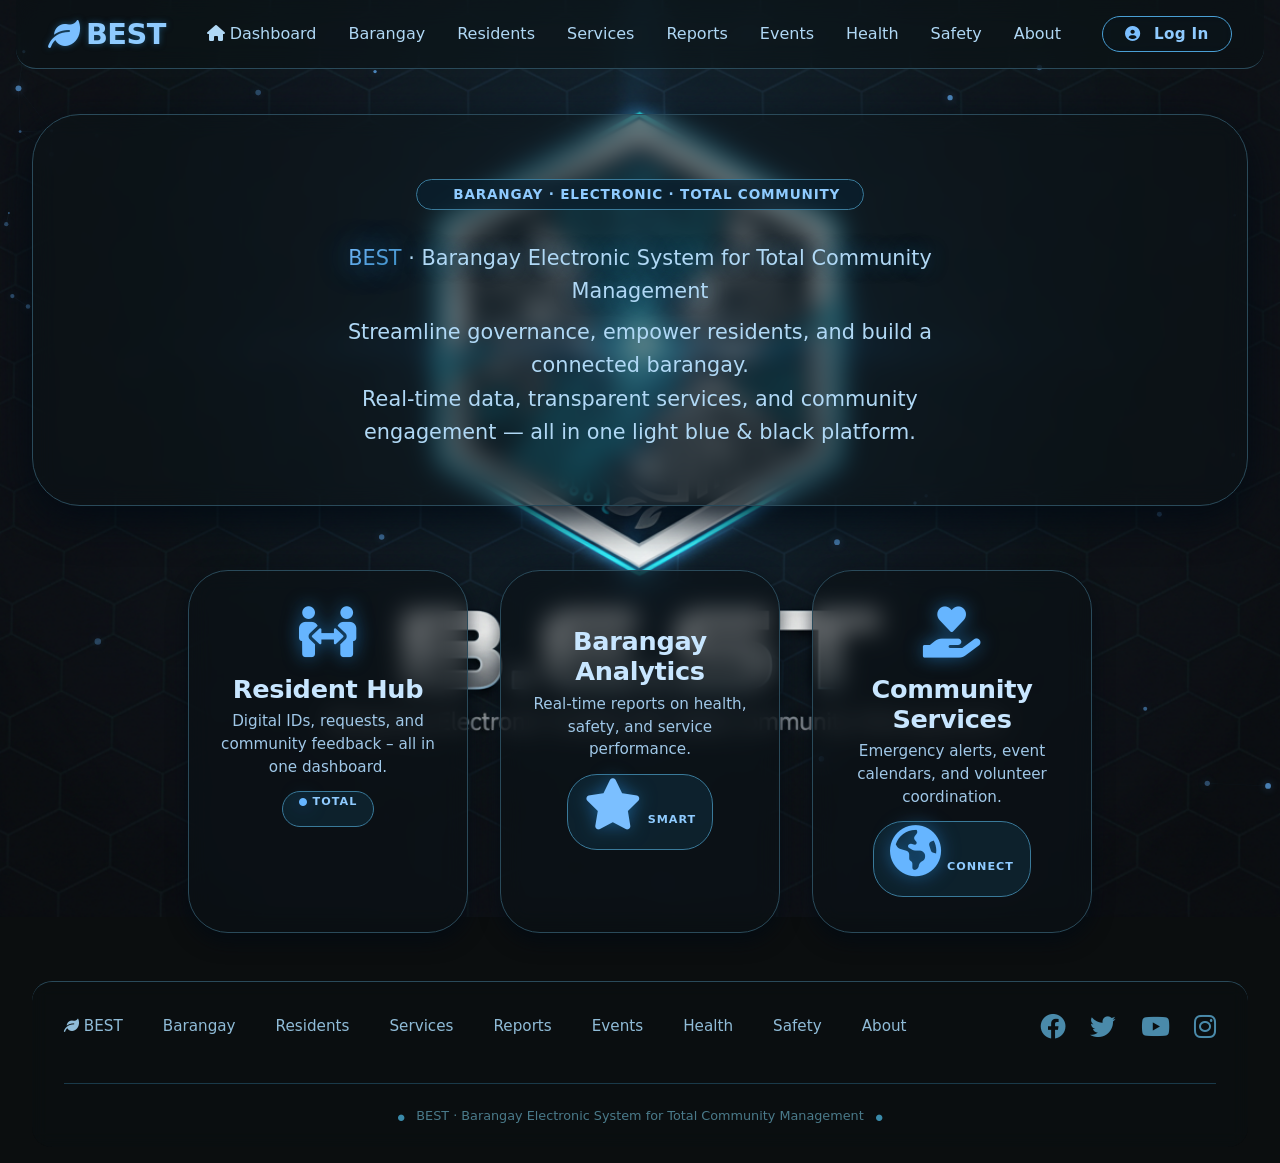
==== commit dddd1cf8: "Update index.html Just Updated The Index Added some new features from this code you can now access R" ====
--- a/index.html
+++ b/index.html
@@ -1,594 +1,915 @@
 <!DOCTYPE html>
 <html lang="en">
 <head>
-  <meta charset="UTF-8">
-  <meta name="viewport" content="width=device-width, initial-scale=1.0">
-  <title>BEST · Barangay Electronic System</title>
-  <!-- Font Awesome 6 (Free) -->
-  <link rel="stylesheet" href="https://cdnjs.cloudflare.com/ajax/libs/font-awesome/6.0.0-beta3/css/all.min.css">
-  <style>
-    * {
-      margin: 0;
-      padding: 0;
-      box-sizing: border-box;
-      font-family: 'Segoe UI', Roboto, system-ui, -apple-system, sans-serif;
-    }
-
-    body {
-      background-color: #0b0e0f;
-      /* === CUSTOM BACKGROUND IMAGE === */
-      background-image: url('BEST.png');
-      background-size: cover;
-      background-position: center;
-      background-attachment: fixed;
-      background-repeat: no-repeat;
-      color: #d4eaf7;
-      display: flex;
-      flex-direction: column;
-      min-height: 100vh;
-    }
-
-    .container {
-      max-width: 1300px;
-      margin: 0 auto;
-      padding: 0 2rem;
-      width: 100%;
-    }
-
-    /* ===== SPLASH SCREEN OVERLAY ===== */
-    #splashScreen {
-      position: fixed;
-      top: 0;
-      left: 0;
-      width: 100%;
-      height: 100%;
-      z-index: 9999;
-      background: rgba(0, 0, 0, 0.85);
-      display: none;
-      justify-content: center;
-      align-items: center;
-      backdrop-filter: blur(10px);
-      -webkit-backdrop-filter: blur(10px);
-    }
-
-    #splashScreen.active {
-      display: flex;
-    }
-
-    .splash-content {
-      text-align: center;
-      animation: pulseGlow 2s ease-in-out infinite;
-    }
-
-    .splash-content img {
-      max-width: 400px;
-      width: 80%;
-      height: auto;
-      border-radius: 30px;
-      box-shadow: 0 0 60px rgba(60, 160, 220, 0.3);
-      border: 2px solid rgba(60, 160, 220, 0.2);
-      animation: fadeInOut 1.5s ease-in-out infinite;
-    }
-
-    .splash-content .loading-text {
-      margin-top: 2rem;
-      color: #8fcbff;
-      font-size: 1.2rem;
-      font-weight: 300;
-      letter-spacing: 4px;
-      animation: pulseText 1.5s ease-in-out infinite;
-    }
-
-    .splash-content .loading-dots {
-      display: inline-block;
-      animation: dots 1.5s steps(4, end) infinite;
-    }
-
-    @keyframes fadeInOut {
-      0% { opacity: 0.6; transform: scale(0.95); }
-      50% { opacity: 1; transform: scale(1.02); }
-      100% { opacity: 0.6; transform: scale(0.95); }
-    }
-
-    @keyframes pulseGlow {
-      0% { filter: drop-shadow(0 0 10px rgba(60, 160, 220, 0.1)); }
-      50% { filter: drop-shadow(0 0 30px rgba(60, 160, 220, 0.3)); }
-      100% { filter: drop-shadow(0 0 10px rgba(60, 160, 220, 0.1)); }
-    }
-
-    @keyframes pulseText {
-      0% { opacity: 0.5; }
-      50% { opacity: 1; }
-      100% { opacity: 0.5; }
-    }
-
-    @keyframes dots {
-      0% { content: ''; }
-      25% { content: '.'; }
-      50% { content: '..'; }
-      75% { content: '...'; }
-      100% { content: ''; }
-    }
-
-    .loading-dots::after {
-      content: '';
-      animation: dots 1.5s steps(4, end) infinite;
-    }
-
-    /* ===== NAVIGATION with glass effect & light blue ===== */
-    .navbar {
-      display: flex;
-      justify-content: space-between;
-      align-items: center;
-      padding: 1.2rem 0;
-      border-bottom: 1px solid #2a4a5a;
-      flex-wrap: wrap;
-      gap: 1rem 0;
-      background: rgba(10, 18, 22, 0.45);
-      backdrop-filter: blur(10px);
-      -webkit-backdrop-filter: blur(10px);
-      border-radius: 0 0 20px 20px;
-      padding: 1rem 2rem;
-      margin: 0 -1rem;
-    }
-
-    .logo {
-      font-size: 1.8rem;
-      font-weight: 700;
-      letter-spacing: -0.5px;
-      color: #8fcbff;
-      text-shadow: 0 0 6px #1a4a6a;
-      display: flex;
-      align-items: center;
-      gap: 0.4rem;
-    }
-
-    .logo i {
-      font-size: 2rem;
-      color: #7bbfff;
-    }
-
-    .nav-links {
-      display: flex;
-      gap: 2rem;
-      font-weight: 500;
-      font-size: 1rem;
-      flex-wrap: wrap;
-    }
-
-    .nav-links a {
-      color: #b0d8f5;
-      text-decoration: none;
-      transition: 0.2s;
-      padding: 0.3rem 0;
-      border-bottom: 2px solid transparent;
-      cursor: pointer;
-    }
-
-    .nav-links a:hover {
-      color: #8fcbff;
-      border-bottom-color: #66b5ff;
-    }
-
-    .nav-actions {
-      display: flex;
-      align-items: center;
-      gap: 1.8rem;
-    }
-
-    .login-btn {
-      background: rgba(10, 22, 30, 0.5);
-      backdrop-filter: blur(4px);
-      border: 1.5px solid #4a9fd4;
-      color: #8fcbff;
-      padding: 0.5rem 1.4rem;
-      border-radius: 40px;
-      font-weight: 600;
-      font-size: 0.95rem;
-      cursor: default;
-      transition: 0.2s;
-      letter-spacing: 0.3px;
-      box-shadow: 0 0 6px rgba(0, 150, 255, 0.1);
-    }
-
-    .login-btn i {
-      margin-right: 8px;
-      color: #7bbfff;
-    }
-
-    .login-btn:hover {
-      background: rgba(20, 50, 70, 0.7);
-      border-color: #66b5ff;
-      box-shadow: 0 0 14px #2a7abf;
-    }
-
-    /* ----- HERO with glass effect & light blue ----- */
-    .hero {
-      display: flex;
-      flex-direction: column;
-      align-items: center;
-      text-align: center;
-      padding: 4rem 1rem 3rem;
-      background: rgba(10, 18, 22, 0.5);
-      backdrop-filter: blur(12px);
-      -webkit-backdrop-filter: blur(12px);
-      border-radius: 48px;
-      margin: 2.8rem 0 3rem;
-      border: 1px solid #2a4a5a;
-      box-shadow: 0 12px 40px rgba(0, 10, 20, 0.9);
-    }
-
-    .hero-badge {
-      display: inline-block;
-      background: rgba(10, 35, 50, 0.7);
-      backdrop-filter: blur(4px);
-      color: #8fcbff;
-      padding: 0.4rem 1.4rem;
-      border-radius: 60px;
-      font-size: 0.85rem;
-      font-weight: 600;
-      letter-spacing: 0.8px;
-      border: 1px solid #3a7a9a;
-      margin-bottom: 2rem;
-    }
-
-    .hero-badge i {
-      margin-right: 8px;
-      color: #66b5ff;
-    }
-
-    .hero-headline {
-      font-size: 2.6rem;
-      font-weight: 700;
-      line-height: 1.3;
-      color: #d4eaf7;
-      text-shadow: 0 0 18px #1a4a6a;
-      max-width: 900px;
-      margin-bottom: 1.2rem;
-    }
-
-    .hero-headline .highlight {
-      background: linear-gradient(145deg, #7bbfff, #3d8fc4);
-      -webkit-background-clip: text;
-      -webkit-text-fill-color: transparent;
-      background-clip: text;
-      text-shadow: 0 0 30px #2a7abf;
-    }
-
-    .hero p {
-      font-size: 1.3rem;
-      max-width: 700px;
-      color: #b0d8f5;
-      margin-bottom: 0.5rem;
-      line-height: 1.6;
-      font-weight: 400;
-      padding: 0 0.5rem;
-    }
-
-    /* ----- feature cards with glass effect & light blue ----- */
-    .features-grid {
-      display: flex;
-      flex-wrap: wrap;
-      gap: 2rem;
-      justify-content: center;
-      margin: 4rem 0 3rem;
-    }
-
-    .feature-card {
-      background: rgba(10, 18, 22, 0.6);
-      backdrop-filter: blur(10px);
-      -webkit-backdrop-filter: blur(10px);
-      border: 1px solid #2a4a5a;
-      border-radius: 40px;
-      padding: 2.2rem 2rem;
-      flex: 1 1 220px;
-      max-width: 280px;
-      transition: 0.2s;
-      box-shadow: 0 8px 20px rgba(0, 10, 20, 0.7);
-      text-align: center;
-    }
-
-    .feature-card:hover {
-      border-color: #5a9acf;
-      box-shadow: 0 0 28px #1a5a8a;
-      transform: translateY(-6px);
-    }
-
-    .feature-card i {
-      font-size: 3.2rem;
-      color: #66b5ff;
-      margin-bottom: 1rem;
-      text-shadow: 0 0 18px #1a5a8a;
-    }
-
-    .feature-card h3 {
-      font-size: 1.6rem;
-      font-weight: 700;
-      color: #c8e6ff;
-      letter-spacing: -0.3px;
-      margin-bottom: 0.4rem;
-    }
-
-    .feature-card p {
-      color: #a0c8e8;
-      font-weight: 400;
-      font-size: 0.95rem;
-      line-height: 1.5;
-    }
-
-    .feature-card .tag {
-      display: inline-block;
-      margin-top: 0.8rem;
-      background: rgba(15, 40, 55, 0.7);
-      padding: 0.2rem 1rem;
-      border-radius: 30px;
-      font-size: 0.7rem;
-      font-weight: 600;
-      letter-spacing: 1px;
-      color: #8fcbff;
-      border: 1px solid #3a7a9a;
-    }
-
-    /* ----- footer with glass effect & light blue ----- */
-    .footer-section {
-      border-top: 1px solid #2a4a5a;
-      padding: 2.8rem 0 1.5rem;
-      margin-top: 2rem;
-      display: flex;
-      flex-wrap: wrap;
-      justify-content: space-between;
-      align-items: center;
-      gap: 1.5rem;
-      background: rgba(10, 18, 22, 0.3);
-      backdrop-filter: blur(8px);
-      -webkit-backdrop-filter: blur(8px);
-      border-radius: 20px;
-      padding: 2rem 2rem 1.5rem;
-      margin-bottom: 1rem;
-    }
-
-    .footer-links {
-      display: flex;
-      flex-wrap: wrap;
-      gap: 1.8rem 2.5rem;
-    }
-
-    .footer-links a {
-      color: #90bcd8;
-      text-decoration: none;
-      font-weight: 400;
-      font-size: 0.95rem;
-      transition: 0.2s;
-      border-bottom: 1px dotted transparent;
-    }
-
-    .footer-links a:hover {
-      color: #8fcbff;
-      border-bottom-color: #4a9fd4;
-    }
-
-    .footer-social i {
-      font-size: 1.6rem;
-      margin-left: 1.2rem;
-      color: #4a8aaa;
-      transition: 0.2s;
-    }
-
-    .footer-social i:hover {
-      color: #7bbfff;
-      text-shadow: 0 0 16px #3a8ac4;
-    }
-
-    .copy {
-      font-size: 0.8rem;
-      color: #4a7a8a;
-      margin-top: 1.2rem;
-      width: 100%;
-      text-align: center;
-      border-top: 1px solid #1a3a4a;
-      padding-top: 1.5rem;
-    }
-
-    /* ----- responsive ----- */
-    @media (max-width: 780px) {
-      .navbar {
-        flex-direction: column;
-        align-items: stretch;
-        gap: 1rem;
-        padding: 1rem;
-      }
-      .nav-links {
-        justify-content: center;
-        gap: 1.2rem;
-        font-size: 0.95rem;
-      }
-      .nav-actions {
-        justify-content: center;
-        margin-top: 0.2rem;
-      }
-      .hero-headline {
-        font-size: 2.0rem;
-      }
-      .hero p {
-        font-size: 1.1rem;
-      }
-      .feature-card {
-        flex: 1 1 160px;
-      }
-      .footer-section {
-        flex-direction: column;
-        align-items: center;
-        text-align: center;
-        padding: 1.5rem;
-      }
-      .footer-links {
-        justify-content: center;
-      }
-      .splash-content img {
-        max-width: 280px;
-      }
-    }
-
-    @media (max-width: 480px) {
-      .container {
-        padding: 0 1rem;
-      }
-      .hero {
-        padding: 2.5rem 0.5rem;
-      }
-      .hero-headline {
-        font-size: 1.7rem;
-      }
-      .navbar {
-        padding: 0.5rem;
-      }
-      .splash-content img {
-        max-width: 200px;
-      }
-      .splash-content .loading-text {
-        font-size: 1rem;
-      }
-    }
-  </style>
+    <meta charset="UTF-8" />
+    <meta name="viewport" content="width=device-width, initial-scale=1.0" />
+    <title>BEST · Barangay Electronic System</title>
+    <!-- Font Awesome 6 (Free) -->
+    <link rel="stylesheet" href="https://cdnjs.cloudflare.com/ajax/libs/font-awesome/6.0.0-beta3/css/all.min.css" />
+    <style>
+        * {
+            margin: 0;
+            padding: 0;
+            box-sizing: border-box;
+            font-family: 'Segoe UI', Roboto, system-ui, -apple-system, sans-serif;
+        }
+
+        body {
+            background-color: #0b0e0f;
+            background-image: url('BEST.png');
+            background-size: cover;
+            background-position: center;
+            background-attachment: fixed;
+            background-repeat: no-repeat;
+            color: #d4eaf7;
+            display: flex;
+            flex-direction: column;
+            min-height: 100vh;
+            overflow-x: hidden;
+        }
+
+        /* ===== FLOATING BACKGROUND PARTICLES ===== */
+        #particlesCanvas {
+            position: fixed;
+            top: 0;
+            left: 0;
+            width: 100%;
+            height: 100%;
+            pointer-events: none;
+            z-index: 0;
+        }
+
+        .container {
+            max-width: 1300px;
+            margin: 0 auto;
+            padding: 0 2rem;
+            width: 100%;
+            position: relative;
+            z-index: 1;
+        }
+
+        /* ===== SPLASH SCREEN (ENHANCED) ===== */
+        #splashScreen {
+            position: fixed;
+            top: 0;
+            left: 0;
+            width: 100%;
+            height: 100%;
+            z-index: 9999;
+            background: rgba(0, 0, 0, 0.9);
+            display: flex;
+            justify-content: center;
+            align-items: center;
+            backdrop-filter: blur(15px);
+            -webkit-backdrop-filter: blur(15px);
+            opacity: 1;
+            transition: opacity 0.6s ease, visibility 0.6s ease;
+            visibility: visible;
+        }
+
+        #splashScreen.hidden {
+            opacity: 0;
+            visibility: hidden;
+            pointer-events: none;
+        }
+
+        .splash-content {
+            text-align: center;
+            animation: pulseGlow 2s ease-in-out infinite;
+        }
+
+        .splash-content img {
+            max-width: 350px;
+            width: 80%;
+            height: auto;
+            border-radius: 30px;
+            box-shadow: 0 0 60px rgba(60, 160, 220, 0.4);
+            border: 2px solid rgba(60, 160, 220, 0.3);
+            animation: floatLogo 3s ease-in-out infinite;
+        }
+
+        @keyframes floatLogo {
+            0%,
+            100% {
+                transform: translateY(0px);
+            }
+            50% {
+                transform: translateY(-12px);
+            }
+        }
+
+        .splash-content .loading-text {
+            margin-top: 2rem;
+            color: #8fcbff;
+            font-size: 1.2rem;
+            font-weight: 300;
+            letter-spacing: 4px;
+        }
+
+        .progress-bar {
+            width: 220px;
+            height: 4px;
+            background: rgba(255, 255, 255, 0.1);
+            border-radius: 10px;
+            margin: 1.5rem auto 0;
+            overflow: hidden;
+        }
+
+        .progress-fill {
+            width: 0%;
+            height: 100%;
+            background: linear-gradient(90deg, #7bbfff, #3d8fc4);
+            border-radius: 10px;
+            animation: fillProgress 3s ease-in-out forwards;
+        }
+
+        @keyframes fillProgress {
+            0% {
+                width: 0%;
+            }
+            100% {
+                width: 100%;
+            }
+        }
+
+        @keyframes pulseGlow {
+            0% {
+                filter: drop-shadow(0 0 10px rgba(60, 160, 220, 0.2));
+            }
+            50% {
+                filter: drop-shadow(0 0 35px rgba(60, 160, 220, 0.5));
+            }
+            100% {
+                filter: drop-shadow(0 0 10px rgba(60, 160, 220, 0.2));
+            }
+        }
+
+        /* ===== NAVIGATION with glass effect & light blue ===== */
+        .navbar {
+            display: flex;
+            justify-content: space-between;
+            align-items: center;
+            padding: 1.2rem 0;
+            border-bottom: 1px solid #2a4a5a;
+            flex-wrap: wrap;
+            gap: 1rem 0;
+            background: rgba(10, 18, 22, 0.45);
+            backdrop-filter: blur(12px);
+            -webkit-backdrop-filter: blur(12px);
+            border-radius: 0 0 20px 20px;
+            padding: 1rem 2rem;
+            margin: 0 -1rem;
+            animation: slideDown 0.8s ease-out;
+        }
+
+        @keyframes slideDown {
+            from {
+                opacity: 0;
+                transform: translateY(-20px);
+            }
+            to {
+                opacity: 1;
+                transform: translateY(0);
+            }
+        }
+
+        .logo {
+            font-size: 1.8rem;
+            font-weight: 700;
+            letter-spacing: -0.5px;
+            color: #8fcbff;
+            text-shadow: 0 0 6px #1a4a6a;
+            display: flex;
+            align-items: center;
+            gap: 0.4rem;
+            transition: transform 0.3s;
+        }
+
+        .logo:hover {
+            transform: scale(1.05);
+        }
+
+        .logo i {
+            font-size: 2rem;
+            color: #7bbfff;
+            animation: iconPulse 2s infinite;
+        }
+
+        @keyframes iconPulse {
+            0%,
+            100% {
+                text-shadow: 0 0 5px #7bbfff;
+            }
+            50% {
+                text-shadow: 0 0 20px #7bbfff, 0 0 30px #3d8fc4;
+            }
+        }
+
+        .nav-links {
+            display: flex;
+            gap: 2rem;
+            font-weight: 500;
+            font-size: 1rem;
+            flex-wrap: wrap;
+        }
+
+        .nav-links a {
+            color: #b0d8f5;
+            text-decoration: none;
+            transition: 0.3s;
+            padding: 0.3rem 0;
+            border-bottom: 2px solid transparent;
+            cursor: pointer;
+            position: relative;
+            overflow: hidden;
+        }
+
+        .nav-links a::after {
+            content: '';
+            position: absolute;
+            bottom: 0;
+            left: 0;
+            width: 0;
+            height: 2px;
+            background: #66b5ff;
+            transition: width 0.3s ease;
+        }
+
+        .nav-links a:hover::after {
+            width: 100%;
+        }
+
+        .nav-links a:hover {
+            color: #8fcbff;
+            transform: translateY(-2px);
+        }
+
+        .nav-actions {
+            display: flex;
+            align-items: center;
+            gap: 1.8rem;
+        }
+
+        .login-btn {
+            background: rgba(10, 22, 30, 0.5);
+            backdrop-filter: blur(4px);
+            border: 1.5px solid #4a9fd4;
+            color: #8fcbff;
+            padding: 0.5rem 1.4rem;
+            border-radius: 40px;
+            font-weight: 600;
+            font-size: 0.95rem;
+            cursor: pointer;
+            transition: all 0.3s;
+            letter-spacing: 0.3px;
+            position: relative;
+            overflow: hidden;
+        }
+
+        .login-btn i {
+            margin-right: 8px;
+            color: #7bbfff;
+        }
+
+        .login-btn:hover {
+            background: rgba(20, 50, 70, 0.8);
+            border-color: #66b5ff;
+            box-shadow: 0 0 25px #2a7abf;
+            transform: translateY(-2px);
+        }
+
+        /* Ripple effect (added via JS) */
+        .ripple {
+            position: absolute;
+            border-radius: 50%;
+            background: rgba(255, 255, 255, 0.3);
+            transform: scale(0);
+            animation: rippleEffect 0.6s linear;
+            pointer-events: none;
+        }
+
+        @keyframes rippleEffect {
+            to {
+                transform: scale(4);
+                opacity: 0;
+            }
+        }
+
+        /* ----- HERO with glass effect & light blue ----- */
+        .hero {
+            display: flex;
+            flex-direction: column;
+            align-items: center;
+            text-align: center;
+            padding: 4rem 1rem 3rem;
+            background: rgba(10, 18, 22, 0.5);
+            backdrop-filter: blur(12px);
+            -webkit-backdrop-filter: blur(12px);
+            border-radius: 48px;
+            margin: 2.8rem 0 3rem;
+            border: 1px solid #2a4a5a;
+            box-shadow: 0 12px 40px rgba(0, 10, 20, 0.9);
+            animation: fadeInUp 1s ease-out;
+            transition: transform 0.3s, box-shadow 0.3s;
+        }
+
+        .hero:hover {
+            transform: translateY(-5px);
+            box-shadow: 0 20px 50px rgba(0, 160, 255, 0.2);
+        }
+
+        @keyframes fadeInUp {
+            from {
+                opacity: 0;
+                transform: translateY(30px);
+            }
+            to {
+                opacity: 1;
+                transform: translateY(0);
+            }
+        }
+
+        .hero-badge {
+            display: inline-block;
+            background: rgba(10, 35, 50, 0.7);
+            backdrop-filter: blur(4px);
+            color: #8fcbff;
+            padding: 0.4rem 1.4rem;
+            border-radius: 60px;
+            font-size: 0.85rem;
+            font-weight: 600;
+            letter-spacing: 0.8px;
+            border: 1px solid #3a7a9a;
+            margin-bottom: 2rem;
+            animation: badgeGlow 2s infinite alternate;
+        }
+
+        @keyframes badgeGlow {
+            from {
+                box-shadow: 0 0 5px #3a7a9a;
+            }
+            to {
+                box-shadow: 0 0 20px #4a9fd4;
+            }
+        }
+
+        .hero-badge i {
+            margin-right: 8px;
+            color: #66b5ff;
+        }
+
+        .hero-headline {
+            font-size: 2.6rem;
+            font-weight: 700;
+            line-height: 1.3;
+            color: #d4eaf7;
+            text-shadow: 0 0 18px #1a4a6a;
+            max-width: 900px;
+            margin-bottom: 1.2rem;
+        }
+
+        .hero-headline .highlight {
+            background: linear-gradient(145deg, #7bbfff, #3d8fc4);
+            -webkit-background-clip: text;
+            -webkit-text-fill-color: transparent;
+            background-clip: text;
+            text-shadow: 0 0 30px #2a7abf;
+            animation: textShine 3s ease-in-out infinite alternate;
+        }
+
+        @keyframes textShine {
+            from {
+                filter: brightness(1);
+            }
+            to {
+                filter: brightness(1.3);
+            }
+        }
+
+        .hero p {
+            font-size: 1.3rem;
+            max-width: 700px;
+            color: #b0d8f5;
+            margin-bottom: 0.5rem;
+            line-height: 1.6;
+            font-weight: 400;
+            padding: 0 0.5rem;
+        }
+
+        /* ----- feature cards with glass effect & light blue ----- */
+        .features-grid {
+            display: flex;
+            flex-wrap: wrap;
+            gap: 2rem;
+            justify-content: center;
+            margin: 4rem 0 3rem;
+        }
+
+        .feature-card {
+            background: rgba(10, 18, 22, 0.6);
+            backdrop-filter: blur(12px);
+            -webkit-backdrop-filter: blur(12px);
+            border: 1px solid #2a4a5a;
+            border-radius: 40px;
+            padding: 2.2rem 2rem;
+            flex: 1 1 220px;
+            max-width: 280px;
+            transition: all 0.4s cubic-bezier(0.175, 0.885, 0.32, 1.275);
+            box-shadow: 0 8px 20px rgba(0, 10, 20, 0.7);
+            text-align: center;
+            transform-style: preserve-3d;
+            perspective: 1000px;
+        }
+
+        .feature-card:hover {
+            transform: translateY(-10px) rotateX(5deg) rotateY(3deg);
+            border-color: #5a9acf;
+            box-shadow: 0 20px 40px rgba(0, 160, 255, 0.3);
+        }
+
+        .feature-card i {
+            font-size: 3.2rem;
+            color: #66b5ff;
+            margin-bottom: 1rem;
+            text-shadow: 0 0 18px #1a5a8a;
+            transition: transform 0.3s;
+        }
+
+        .feature-card:hover i {
+            transform: scale(1.2) rotate(5deg);
+        }
+
+        .feature-card h3 {
+            font-size: 1.6rem;
+            font-weight: 700;
+            color: #c8e6ff;
+            letter-spacing: -0.3px;
+            margin-bottom: 0.4rem;
+        }
+
+        .feature-card p {
+            color: #a0c8e8;
+            font-weight: 400;
+            font-size: 0.95rem;
+            line-height: 1.5;
+        }
+
+        .feature-card .tag {
+            display: inline-block;
+            margin-top: 0.8rem;
+            background: rgba(15, 40, 55, 0.7);
+            padding: 0.2rem 1rem;
+            border-radius: 30px;
+            font-size: 0.7rem;
+            font-weight: 600;
+            letter-spacing: 1px;
+            color: #8fcbff;
+            border: 1px solid #3a7a9a;
+            transition: 0.3s;
+        }
+
+        .feature-card:hover .tag {
+            background: rgba(30, 70, 90, 0.8);
+            box-shadow: 0 0 15px #4a9fd4;
+        }
+
+        /* ----- footer with glass effect & light blue ----- */
+        .footer-section {
+            border-top: 1px solid #2a4a5a;
+            padding: 2.8rem 0 1.5rem;
+            margin-top: 2rem;
+            display: flex;
+            flex-wrap: wrap;
+            justify-content: space-between;
+            align-items: center;
+            gap: 1.5rem;
+            background: rgba(10, 18, 22, 0.3);
+            backdrop-filter: blur(8px);
+            -webkit-backdrop-filter: blur(8px);
+            border-radius: 20px;
+            padding: 2rem 2rem 1.5rem;
+            margin-bottom: 1rem;
+            transition: box-shadow 0.3s;
+        }
+
+        .footer-section:hover {
+            box-shadow: 0 0 30px rgba(0, 160, 255, 0.15);
+        }
+
+        .footer-links {
+            display: flex;
+            flex-wrap: wrap;
+            gap: 1.8rem 2.5rem;
+        }
+
+        .footer-links a {
+            color: #90bcd8;
+            text-decoration: none;
+            font-weight: 400;
+            font-size: 0.95rem;
+            transition: 0.2s;
+            border-bottom: 1px dotted transparent;
+            cursor: pointer;
+        }
+
+        .footer-links a:hover {
+            color: #8fcbff;
+            border-bottom-color: #4a9fd4;
+        }
+
+        .footer-social i {
+            font-size: 1.6rem;
+            margin-left: 1.2rem;
+            color: #4a8aaa;
+            transition: 0.3s;
+            cursor: pointer;
+        }
+
+        .footer-social i:hover {
+            color: #7bbfff;
+            text-shadow: 0 0 20px #3a8ac4;
+            transform: translateY(-3px);
+        }
+
+        .copy {
+            font-size: 0.8rem;
+            color: #4a7a8a;
+            margin-top: 1.2rem;
+            width: 100%;
+            text-align: center;
+            border-top: 1px solid #1a3a4a;
+            padding-top: 1.5rem;
+        }
+
+        /* ----- responsive ----- */
+        @media (max-width: 780px) {
+            .navbar {
+                flex-direction: column;
+                align-items: stretch;
+                gap: 1rem;
+                padding: 1rem;
+            }
+            .nav-links {
+                justify-content: center;
+                gap: 1.2rem;
+                font-size: 0.95rem;
+            }
+            .nav-actions {
+                justify-content: center;
+                margin-top: 0.2rem;
+            }
+            .hero-headline {
+                font-size: 2.0rem;
+            }
+            .hero p {
+                font-size: 1.1rem;
+            }
+            .feature-card {
+                flex: 1 1 160px;
+            }
+            .footer-section {
+                flex-direction: column;
+                align-items: center;
+                text-align: center;
+                padding: 1.5rem;
+            }
+            .footer-links {
+                justify-content: center;
+            }
+            .splash-content img {
+                max-width: 280px;
+            }
+        }
+
+        @media (max-width: 480px) {
+            .container {
+                padding: 0 1rem;
+            }
+            .hero {
+                padding: 2.5rem 0.5rem;
+            }
+            .hero-headline {
+                font-size: 1.7rem;
+            }
+            .navbar {
+                padding: 0.5rem;
+            }
+            .splash-content img {
+                max-width: 200px;
+            }
+            .splash-content .loading-text {
+                font-size: 1rem;
+            }
+        }
+    </style>
 </head>
 <body>
 
-  <!-- ===== SPLASH SCREEN ===== -->
-  <div id="splashScreen">
-    <div class="splash-content">
-      <img src="BEST.png" alt="BEST Logo" id="splashImage">
-      <div class="loading-text">
-        Loading<span class="loading-dots"></span>
-      </div>
+    <!-- ===== SPLASH SCREEN (ENHANCED) ===== -->
+    <div id="splashScreen">
+        <div class="splash-content">
+            <img src="BEST.png" alt="BEST Logo" id="splashImage" />
+            <div class="loading-text">Loading…</div>
+            <div class="progress-bar">
+                <div class="progress-fill"></div>
+            </div>
+        </div>
     </div>
-  </div>
-
-  <div class="container">
-
-    <!-- NAVIGATION : BEST branding -->
-    <nav class="navbar">
-      <div class="logo">
-        <i class="fas fa-leaf"></i> BEST
-      </div>
-      <div class="nav-links">
-        <a href="#" id="dashboardLink"><i class="fas fa-home" style="margin-right: 5px;"></i>Dashboard</a>
-        <a href="#">Barangay</a>
-        <a href="#">Residents</a>
-        <a href="#">Services</a>
-        <a href="#">Reports</a>
-        <a href="#">Events</a>
-        <a href="#">Health</a>
-        <a href="#">Safety</a>
-        <a href="#">About</a>
-      </div>
-      <div class="nav-actions">
-        <span class="login-btn"><i class="fas fa-user-circle"></i> Log In</span>
-      </div>
-    </nav>
-
-    <!-- HERO : headline as one paragraph, smaller font -->
-    <div class="hero">
-      <div class="hero-badge">
-        <i class="fas fa-users-between-lines"></i> BARANGAY · ELECTRONIC · TOTAL COMMUNITY
-      </div>
-
-      <p class="hero-headline">
-        <span class="highlight">BEST</span> · Barangay Electronic System for Total Community Management
-      </p>
-
-      <p>
-        Streamline governance, empower residents, and build a connected barangay.<br>
-        Real‑time data, transparent services, and community engagement — all in one light blue &amp; black platform.
-      </p>
+
+    <!-- Background particles canvas -->
+    <canvas id="particlesCanvas"></canvas>
+
+    <div class="container">
+
+        <!-- NAVIGATION : BEST branding -->
+        <nav class="navbar">
+            <div class="logo">
+                <i class="fas fa-leaf"></i> BEST
+            </div>
+            <div class="nav-links">
+                <a href="#" id="dashboardLink"><i class="fas fa-home" style="margin-right:5px;"></i>Dashboard</a>
+                <a href="#">Barangay</a>
+                <!-- ★ Residents link – now points to Household.html via splash -->
+                <a href="#" id="residentsNavLink">Residents</a>
+                <a href="#">Services</a>
+                <a href="#">Reports</a>
+                <a href="#">Events</a>
+                <a href="#">Health</a>
+                <a href="#">Safety</a>
+                <a href="#">About</a>
+            </div>
+            <div class="nav-actions">
+                <span class="login-btn" id="loginBtn"><i class="fas fa-user-circle"></i> Log In</span>
+            </div>
+        </nav>
+
+        <!-- HERO -->
+        <div class="hero">
+            <div class="hero-badge">
+                <i class="fas fa-users-between-lines"></i> BARANGAY · ELECTRONIC · TOTAL COMMUNITY
+            </div>
+
+            <p class="hero-headline">
+                <span class="highlight">BEST</span> · Barangay Electronic System for Total Community Management
+            </p>
+
+            <p>
+                Streamline governance, empower residents, and build a connected barangay.<br />
+                Real‑time data, transparent services, and community engagement — all in one light blue &amp; black platform.
+            </p>
+        </div>
+
+        <!-- FEATURE CARDS -->
+        <div class="features-grid">
+            <div class="feature-card">
+                <i class="fas fa-people-arrows"></i>
+                <h3>Resident Hub</h3>
+                <p>Digital IDs, requests, and community feedback – all in one dashboard.</p>
+                <span class="tag"><i class="fas fa-circle" style="color:#66b5ff;font-size:0.5rem;"></i> TOTAL</span>
+            </div>
+            <div class="feature-card">
+                <i class="fas fa-chart-simple"></i>
+                <h3>Barangay Analytics</h3>
+                <p>Real‑time reports on health, safety, and service performance.</p>
+                <span class="tag"><i class="fas fa-star" style="color:#7bbfff;"></i> SMART</span>
+            </div>
+            <div class="feature-card">
+                <i class="fas fa-hand-holding-heart"></i>
+                <h3>Community Services</h3>
+                <p>Emergency alerts, event calendars, and volunteer coordination.</p>
+                <span class="tag"><i class="fas fa-globe-americas"></i> CONNECT</span>
+            </div>
+        </div>
+
+        <!-- FOOTER -->
+        <div class="footer-section">
+            <div class="footer-links">
+                <a href="#"><i class="fas fa-leaf"></i> BEST</a>
+                <a href="#">Barangay</a>
+                <!-- ★ Footer Residents link also opens Household.html -->
+                <a href="#" id="residentsFooterLink">Residents</a>
+                <a href="#">Services</a>
+                <a href="#">Reports</a>
+                <a href="#">Events</a>
+                <a href="#">Health</a>
+                <a href="#">Safety</a>
+                <a href="#">About</a>
+            </div>
+            <div class="footer-social">
+                <i class="fab fa-facebook"></i>
+                <i class="fab fa-twitter"></i>
+                <i class="fab fa-youtube"></i>
+                <i class="fab fa-instagram"></i>
+            </div>
+            <div class="copy">
+                <i class="fas fa-circle" style="color:#3a8aaa;font-size:0.4rem;margin-right:8px;"></i>
+                BEST · Barangay Electronic System for Total Community Management
+                <i class="fas fa-circle" style="color:#3a8aaa;font-size:0.4rem;margin-left:8px;"></i>
+            </div>
+        </div>
+
     </div>
-
-    <!-- FEATURE CARDS : core BEST modules (light blue & black) -->
-    <div class="features-grid">
-      <div class="feature-card">
-        <i class="fas fa-people-arrows"></i>
-        <h3>Resident Hub</h3>
-        <p>Digital IDs, requests, and community feedback – all in one dashboard.</p>
-        <span class="tag"><i class="fas fa-circle" style="color: #66b5ff; font-size: 0.5rem;"></i> TOTAL</span>
-      </div>
-      <div class="feature-card">
-        <i class="fas fa-chart-simple"></i>
-        <h3>Barangay Analytics</h3>
-        <p>Real‑time reports on health, safety, and service performance.</p>
-        <span class="tag"><i class="fas fa-star" style="color: #7bbfff;"></i> SMART</span>
-      </div>
-      <div class="feature-card">
-        <i class="fas fa-hand-holding-heart"></i>
-        <h3>Community Services</h3>
-        <p>Emergency alerts, event calendars, and volunteer coordination.</p>
-        <span class="tag"><i class="fas fa-globe-americas"></i> CONNECT</span>
-      </div>
-    </div>
-
-    <!-- FOOTER : BEST footer with links & social -->
-    <div class="footer-section">
-      <div class="footer-links">
-        <a href="#"><i class="fas fa-leaf"></i> BEST</a>
-        <a href="#">Barangay</a>
-        <a href="#">Residents</a>
-        <a href="#">Services</a>
-        <a href="#">Reports</a>
-        <a href="#">Events</a>
-        <a href="#">Health</a>
-        <a href="#">Safety</a>
-        <a href="#">About</a>
-      </div>
-      <div class="footer-social">
-        <i class="fab fa-facebook"></i>
-        <i class="fab fa-twitter"></i>
-        <i class="fab fa-youtube"></i>
-        <i class="fab fa-instagram"></i>
-      </div>
-      <div class="copy">
-        <i class="fas fa-circle" style="color: #3a8aaa; font-size: 0.4rem; margin-right: 8px;"></i>
-        BEST · Barangay Electronic System for Total Community Management
-        <i class="fas fa-circle" style="color: #3a8aaa; font-size: 0.4rem; margin-left: 8px;"></i>
-      </div>
-    </div>
-
-  </div> <!-- /container -->
-
-  <script>
-    (function() {
-      'use strict';
-
-      const splashScreen = document.getElementById('splashScreen');
-      const dashboardLink = document.getElementById('dashboardLink');
-
-      // ===== FUNCTION: Show splash screen with fade in/out =====
-      function showSplashAndNavigate(targetUrl) {
-        // Show splash screen
-        splashScreen.classList.add('active');
-
-        // Start fade in/out animation (already running via CSS)
-        // After 5 seconds, navigate to dashboard
-        setTimeout(function() {
-          // Navigate to the target URL
-          window.location.href = targetUrl;
-        }, 5000); // 5 seconds
-      }
-
-      // ===== DASHBOARD LINK CLICK =====
-      dashboardLink.addEventListener('click', function(e) {
-        e.preventDefault();
-
-        // Path to your Dashboard.html
-        const dashboardPath = 'Dashboard.html';
-
-        // Show splash screen with fade effect, then navigate
-        showSplashAndNavigate(dashboardPath);
-      });
-
-      // ===== (Optional) Also handle any other links that might need splash =====
-      // You can add more links here if needed
-
-      console.log('✅ BEST page ready. Click Dashboard to see splash effect.');
-    })();
-  </script>
-
+    <!-- /container -->
+
+    <script>
+        (function() {
+            'use strict';
+
+            // ---------- SPLASH SCREEN ----------
+            const splashScreen = document.getElementById('splashScreen');
+            // Show splash for 3 seconds then fade out
+            window.addEventListener('load', () => {
+                setTimeout(() => {
+                    splashScreen.classList.add('hidden');
+                    // Remove from DOM after transition
+                    setTimeout(() => {
+                        if (splashScreen.parentNode) splashScreen.remove();
+                    }, 600);
+                }, 3000);
+            });
+
+            // ---------- REUSABLE SPLASH + NAVIGATION ----------
+            function showSplashAndNavigate(targetUrl) {
+                let splash = document.getElementById('splashScreen');
+                if (!splash) {
+                    splash = document.createElement('div');
+                    splash.id = 'splashScreen';
+                    splash.innerHTML = `
+                    <div class="splash-content">
+                      <img src="BEST.png" alt="BEST Logo" />
+                      <div class="loading-text">Loading…</div>
+                      <div class="progress-bar"><div class="progress-fill"></div></div>
+                    </div>`;
+                    document.body.appendChild(splash);
+                } else {
+                    splash.classList.remove('hidden');
+                }
+                // Reset progress bar animation
+                const progressFill = splash.querySelector('.progress-fill');
+                if (progressFill) {
+                    progressFill.style.animation = 'none';
+                    progressFill.offsetHeight; // trigger reflow
+                    progressFill.style.animation = 'fillProgress 2.5s ease-in-out forwards';
+                }
+                // Navigate after a short delay
+                setTimeout(() => {
+                    window.location.href = targetUrl;
+                }, 2800);
+            }
+
+            // ---------- DASHBOARD LINK ----------
+            const dashboardLink = document.getElementById('dashboardLink');
+            dashboardLink.addEventListener('click', function(e) {
+                e.preventDefault();
+                showSplashAndNavigate('Dashboard.html');
+            });
+
+            // ---------- RESIDENTS LINK (nav) ----------
+            const residentsNavLink = document.getElementById('residentsNavLink');
+            residentsNavLink.addEventListener('click', function(e) {
+                e.preventDefault();
+                showSplashAndNavigate('Household.html');
+            });
+
+            // ---------- RESIDENTS LINK (footer) ----------
+            const residentsFooterLink = document.getElementById('residentsFooterLink');
+            residentsFooterLink.addEventListener('click', function(e) {
+                e.preventDefault();
+                showSplashAndNavigate('Household.html');
+            });
+
+            // ---------- BACKGROUND PARTICLES (Canvas) ----------
+            const canvas = document.getElementById('particlesCanvas');
+            const ctx = canvas.getContext('2d');
+            let particles = [];
+            let animationId;
+
+            function resizeCanvas() {
+                canvas.width = window.innerWidth;
+                canvas.height = window.innerHeight;
+            }
+            window.addEventListener('resize', resizeCanvas);
+            resizeCanvas();
+
+            class Particle {
+                constructor() {
+                    this.reset();
+                }
+                reset() {
+                    this.x = Math.random() * canvas.width;
+                    this.y = Math.random() * canvas.height;
+                    this.size = Math.random() * 2.5 + 0.8;
+                    this.speedX = (Math.random() - 0.5) * 0.4;
+                    this.speedY = (Math.random() - 0.5) * 0.4;
+                    this.opacity = Math.random() * 0.5 + 0.2;
+                }
+                update() {
+                    this.x += this.speedX;
+                    this.y += this.speedY;
+                    if (this.x < 0 || this.x > canvas.width) this.speedX *= -1;
+                    if (this.y < 0 || this.y > canvas.height) this.speedY *= -1;
+                }
+                draw() {
+                    ctx.beginPath();
+                    ctx.arc(this.x, this.y, this.size, 0, Math.PI * 2);
+                    ctx.fillStyle = `rgba(102, 181, 255, ${this.opacity})`;
+                    ctx.shadowColor = 'rgba(102, 181, 255, 0.5)';
+                    ctx.shadowBlur = 8;
+                    ctx.fill();
+                    ctx.shadowBlur = 0;
+                }
+            }
+
+            function initParticles(count = 70) {
+                particles = [];
+                for (let i = 0; i < count; i++) {
+                    particles.push(new Particle());
+                }
+            }
+
+            function animateParticles() {
+                ctx.clearRect(0, 0, canvas.width, canvas.height);
+                particles.forEach(p => {
+                    p.update();
+                    p.draw();
+                });
+                // Connect nearby particles with lines
+                for (let i = 0; i < particles.length; i++) {
+                    for (let j = i + 1; j < particles.length; j++) {
+                        const dx = particles[i].x - particles[j].x;
+                        const dy = particles[i].y - particles[j].y;
+                        const dist = Math.sqrt(dx * dx + dy * dy);
+                        if (dist < 100) {
+                            ctx.beginPath();
+                            ctx.moveTo(particles[i].x, particles[i].y);
+                            ctx.lineTo(particles[j].x, particles[j].y);
+                            ctx.strokeStyle = `rgba(102, 181, 255, ${0.1 * (1 - dist / 100)})`;
+                            ctx.lineWidth = 0.5;
+                            ctx.stroke();
+                        }
+                    }
+                }
+                animationId = requestAnimationFrame(animateParticles);
+            }
+
+            initParticles(60);
+            animateParticles();
+
+            // ---------- RIPPLE EFFECT ON CLICK ----------
+            function createRipple(e) {
+                const target = e.currentTarget;
+                const ripple = document.createElement('span');
+                ripple.classList.add('ripple');
+                const rect = target.getBoundingClientRect();
+                const size = Math.max(rect.width, rect.height);
+                ripple.style.width = ripple.style.height = `${size}px`;
+                ripple.style.left = `${e.clientX - rect.left - size / 2}px`;
+                ripple.style.top = `${e.clientY - rect.top - size / 2}px`;
+                target.style.position = target.style.position || 'relative';
+                target.style.overflow = 'hidden';
+                target.appendChild(ripple);
+                setTimeout(() => {
+                    if (ripple.parentNode) ripple.remove();
+                }, 600);
+            }
+
+            // Attach ripple to interactive elements
+            const rippleElements = document.querySelectorAll('button, .login-btn, .feature-card, .nav-links a, .footer-social i, .footer-links a');
+            rippleElements.forEach(el => {
+                el.addEventListener('click', createRipple);
+            });
+
+            // ---------- SMOOTH SCROLL REVEAL (Intersection Observer) ----------
+            const revealElements = document.querySelectorAll('.hero, .feature-card, .footer-section');
+            const observer = new IntersectionObserver((entries) => {
+                entries.forEach(entry => {
+                    if (entry.isIntersecting) {
+                        entry.target.style.opacity = 1;
+                        entry.target.style.transform = 'translateY(0)';
+                    }
+                });
+            }, { threshold: 0.15 });
+
+            revealElements.forEach(el => {
+                el.style.opacity = 0;
+                el.style.transform = 'translateY(30px)';
+                el.style.transition = 'opacity 0.6s ease, transform 0.6s ease';
+                observer.observe(el);
+            });
+
+            // Make hero visible immediately if already in view
+            window.addEventListener('load', () => {
+                revealElements.forEach(el => {
+                    const rect = el.getBoundingClientRect();
+                    if (rect.top < window.innerHeight && rect.bottom > 0) {
+                        el.style.opacity = 1;
+                        el.style.transform = 'translateY(0)';
+                    }
+                });
+            });
+
+            console.log('✅ BEST: Residents → Household.html  |  Dashboard → Dashboard.html');
+        })();
+    </script>
 </body>
-</html>+</html>
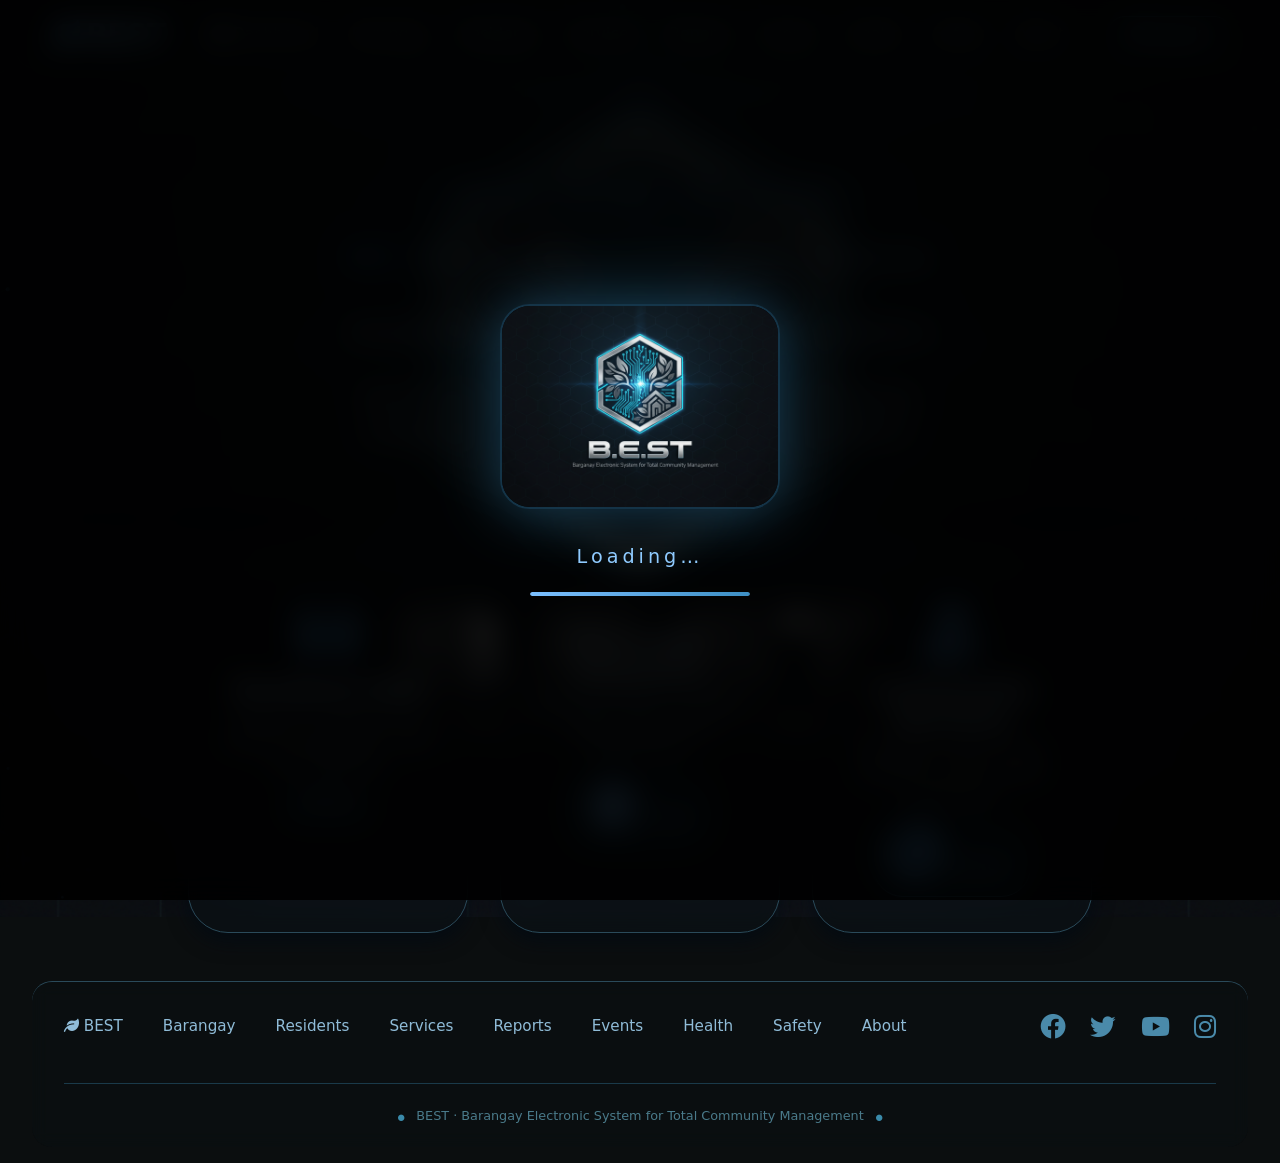
==== commit 7c5c2c03: "Update index.html" ====
--- a/index.html
+++ b/index.html
@@ -7,6 +7,7 @@
     <!-- Font Awesome 6 (Free) -->
     <link rel="stylesheet" href="https://cdnjs.cloudflare.com/ajax/libs/font-awesome/6.0.0-beta3/css/all.min.css" />
     <style>
+        /* ────────────── RESET & BASE ────────────── */
         * {
             margin: 0;
             padding: 0;
@@ -28,7 +29,7 @@
             overflow-x: hidden;
         }
 
-        /* ===== FLOATING BACKGROUND PARTICLES ===== */
+        /* ────────────── FLOATING PARTICLES ────────────── */
         #particlesCanvas {
             position: fixed;
             top: 0;
@@ -48,7 +49,7 @@
             z-index: 1;
         }
 
-        /* ===== SPLASH SCREEN (ENHANCED) ===== */
+        /* ────────────── SPLASH SCREEN ────────────── */
         #splashScreen {
             position: fixed;
             top: 0;
@@ -144,7 +145,7 @@
             }
         }
 
-        /* ===== NAVIGATION with glass effect & light blue ===== */
+        /* ────────────── NAVIGATION ────────────── */
         .navbar {
             display: flex;
             justify-content: space-between;
@@ -264,10 +265,12 @@
             letter-spacing: 0.3px;
             position: relative;
             overflow: hidden;
+            display: inline-flex;
+            align-items: center;
+            gap: 8px;
         }
 
         .login-btn i {
-            margin-right: 8px;
             color: #7bbfff;
         }
 
@@ -278,7 +281,7 @@
             transform: translateY(-2px);
         }
 
-        /* Ripple effect (added via JS) */
+        /* Ripple */
         .ripple {
             position: absolute;
             border-radius: 50%;
@@ -295,7 +298,7 @@
             }
         }
 
-        /* ----- HERO with glass effect & light blue ----- */
+        /* ────────────── HERO ────────────── */
         .hero {
             display: flex;
             flex-direction: column;
@@ -396,7 +399,7 @@
             padding: 0 0.5rem;
         }
 
-        /* ----- feature cards with glass effect & light blue ----- */
+        /* ────────────── FEATURE CARDS ────────────── */
         .features-grid {
             display: flex;
             flex-wrap: wrap;
@@ -473,7 +476,7 @@
             box-shadow: 0 0 15px #4a9fd4;
         }
 
-        /* ----- footer with glass effect & light blue ----- */
+        /* ────────────── FOOTER ────────────── */
         .footer-section {
             border-top: 1px solid #2a4a5a;
             padding: 2.8rem 0 1.5rem;
@@ -541,7 +544,7 @@
             padding-top: 1.5rem;
         }
 
-        /* ----- responsive ----- */
+        /* ────────────── RESPONSIVE ────────────── */
         @media (max-width: 780px) {
             .navbar {
                 flex-direction: column;
@@ -605,7 +608,7 @@
 </head>
 <body>
 
-    <!-- ===== SPLASH SCREEN (ENHANCED) ===== -->
+    <!-- ═══════════ SPLASH SCREEN ═══════════ -->
     <div id="splashScreen">
         <div class="splash-content">
             <img src="BEST.png" alt="BEST Logo" id="splashImage" />
@@ -616,12 +619,12 @@
         </div>
     </div>
 
-    <!-- Background particles canvas -->
+    <!-- Background particles -->
     <canvas id="particlesCanvas"></canvas>
 
     <div class="container">
 
-        <!-- NAVIGATION : BEST branding -->
+        <!-- ═══════════ NAVIGATION ═══════════ -->
         <nav class="navbar">
             <div class="logo">
                 <i class="fas fa-leaf"></i> BEST
@@ -629,7 +632,6 @@
             <div class="nav-links">
                 <a href="#" id="dashboardLink"><i class="fas fa-home" style="margin-right:5px;"></i>Dashboard</a>
                 <a href="#">Barangay</a>
-                <!-- ★ Residents link – now points to Household.html via splash -->
                 <a href="#" id="residentsNavLink">Residents</a>
                 <a href="#">Services</a>
                 <a href="#">Reports</a>
@@ -639,11 +641,12 @@
                 <a href="#">About</a>
             </div>
             <div class="nav-actions">
+                <!-- ★ LOGIN BUTTON – now wired to Login.html -->
                 <span class="login-btn" id="loginBtn"><i class="fas fa-user-circle"></i> Log In</span>
             </div>
         </nav>
 
-        <!-- HERO -->
+        <!-- ═══════════ HERO ═══════════ -->
         <div class="hero">
             <div class="hero-badge">
                 <i class="fas fa-users-between-lines"></i> BARANGAY · ELECTRONIC · TOTAL COMMUNITY
@@ -659,7 +662,7 @@
             </p>
         </div>
 
-        <!-- FEATURE CARDS -->
+        <!-- ═══════════ FEATURE CARDS ═══════════ -->
         <div class="features-grid">
             <div class="feature-card">
                 <i class="fas fa-people-arrows"></i>
@@ -681,12 +684,11 @@
             </div>
         </div>
 
-        <!-- FOOTER -->
+        <!-- ═══════════ FOOTER ═══════════ -->
         <div class="footer-section">
             <div class="footer-links">
                 <a href="#"><i class="fas fa-leaf"></i> BEST</a>
                 <a href="#">Barangay</a>
-                <!-- ★ Footer Residents link also opens Household.html -->
                 <a href="#" id="residentsFooterLink">Residents</a>
                 <a href="#">Services</a>
                 <a href="#">Reports</a>
@@ -715,20 +717,19 @@
         (function() {
             'use strict';
 
-            // ---------- SPLASH SCREEN ----------
+            // ─────────── SPLASH SCREEN ───────────
             const splashScreen = document.getElementById('splashScreen');
-            // Show splash for 3 seconds then fade out
+
             window.addEventListener('load', () => {
                 setTimeout(() => {
                     splashScreen.classList.add('hidden');
-                    // Remove from DOM after transition
                     setTimeout(() => {
                         if (splashScreen.parentNode) splashScreen.remove();
                     }, 600);
                 }, 3000);
             });
 
-            // ---------- REUSABLE SPLASH + NAVIGATION ----------
+            // ─────────── REUSABLE SPLASH + NAVIGATION ───────────
             function showSplashAndNavigate(targetUrl) {
                 let splash = document.getElementById('splashScreen');
                 if (!splash) {
@@ -744,41 +745,41 @@
                 } else {
                     splash.classList.remove('hidden');
                 }
-                // Reset progress bar animation
                 const progressFill = splash.querySelector('.progress-fill');
                 if (progressFill) {
                     progressFill.style.animation = 'none';
-                    progressFill.offsetHeight; // trigger reflow
+                    progressFill.offsetHeight;
                     progressFill.style.animation = 'fillProgress 2.5s ease-in-out forwards';
                 }
-                // Navigate after a short delay
                 setTimeout(() => {
                     window.location.href = targetUrl;
                 }, 2800);
             }
 
-            // ---------- DASHBOARD LINK ----------
-            const dashboardLink = document.getElementById('dashboardLink');
-            dashboardLink.addEventListener('click', function(e) {
+            // ─────────── DASHBOARD LINK ───────────
+            document.getElementById('dashboardLink').addEventListener('click', function(e) {
                 e.preventDefault();
                 showSplashAndNavigate('Dashboard.html');
             });
 
-            // ---------- RESIDENTS LINK (nav) ----------
-            const residentsNavLink = document.getElementById('residentsNavLink');
-            residentsNavLink.addEventListener('click', function(e) {
+            // ─────────── RESIDENTS LINKS (nav + footer) ───────────
+            document.getElementById('residentsNavLink').addEventListener('click', function(e) {
                 e.preventDefault();
                 showSplashAndNavigate('Household.html');
             });
-
-            // ---------- RESIDENTS LINK (footer) ----------
-            const residentsFooterLink = document.getElementById('residentsFooterLink');
-            residentsFooterLink.addEventListener('click', function(e) {
+            document.getElementById('residentsFooterLink').addEventListener('click', function(e) {
                 e.preventDefault();
                 showSplashAndNavigate('Household.html');
             });
 
-            // ---------- BACKGROUND PARTICLES (Canvas) ----------
+            // ─────────── ★ LOGIN BUTTON → Login.html ───────────
+            document.getElementById('loginBtn').addEventListener('click', function(e) {
+                // Prevent any parent ripple interference
+                e.stopPropagation();
+                showSplashAndNavigate('Login.html');
+            });
+
+            // ─────────── BACKGROUND PARTICLES ───────────
             const canvas = document.getElementById('particlesCanvas');
             const ctx = canvas.getContext('2d');
             let particles = [];
@@ -833,7 +834,6 @@
                     p.update();
                     p.draw();
                 });
-                // Connect nearby particles with lines
                 for (let i = 0; i < particles.length; i++) {
                     for (let j = i + 1; j < particles.length; j++) {
                         const dx = particles[i].x - particles[j].x;
@@ -855,7 +855,7 @@
             initParticles(60);
             animateParticles();
 
-            // ---------- RIPPLE EFFECT ON CLICK ----------
+            // ─────────── RIPPLE EFFECT ───────────
             function createRipple(e) {
                 const target = e.currentTarget;
                 const ripple = document.createElement('span');
@@ -873,13 +873,12 @@
                 }, 600);
             }
 
-            // Attach ripple to interactive elements
             const rippleElements = document.querySelectorAll('button, .login-btn, .feature-card, .nav-links a, .footer-social i, .footer-links a');
             rippleElements.forEach(el => {
                 el.addEventListener('click', createRipple);
             });
 
-            // ---------- SMOOTH SCROLL REVEAL (Intersection Observer) ----------
+            // ─────────── SCROLL REVEAL ───────────
             const revealElements = document.querySelectorAll('.hero, .feature-card, .footer-section');
             const observer = new IntersectionObserver((entries) => {
                 entries.forEach(entry => {
@@ -897,7 +896,6 @@
                 observer.observe(el);
             });
 
-            // Make hero visible immediately if already in view
             window.addEventListener('load', () => {
                 revealElements.forEach(el => {
                     const rect = el.getBoundingClientRect();
@@ -908,7 +906,7 @@
                 });
             });
 
-            console.log('✅ BEST: Residents → Household.html  |  Dashboard → Dashboard.html');
+            console.log('✅ BEST: Log In → Login.html  |  Residents → Household.html  |  Dashboard → Dashboard.html');
         })();
     </script>
 </body>
